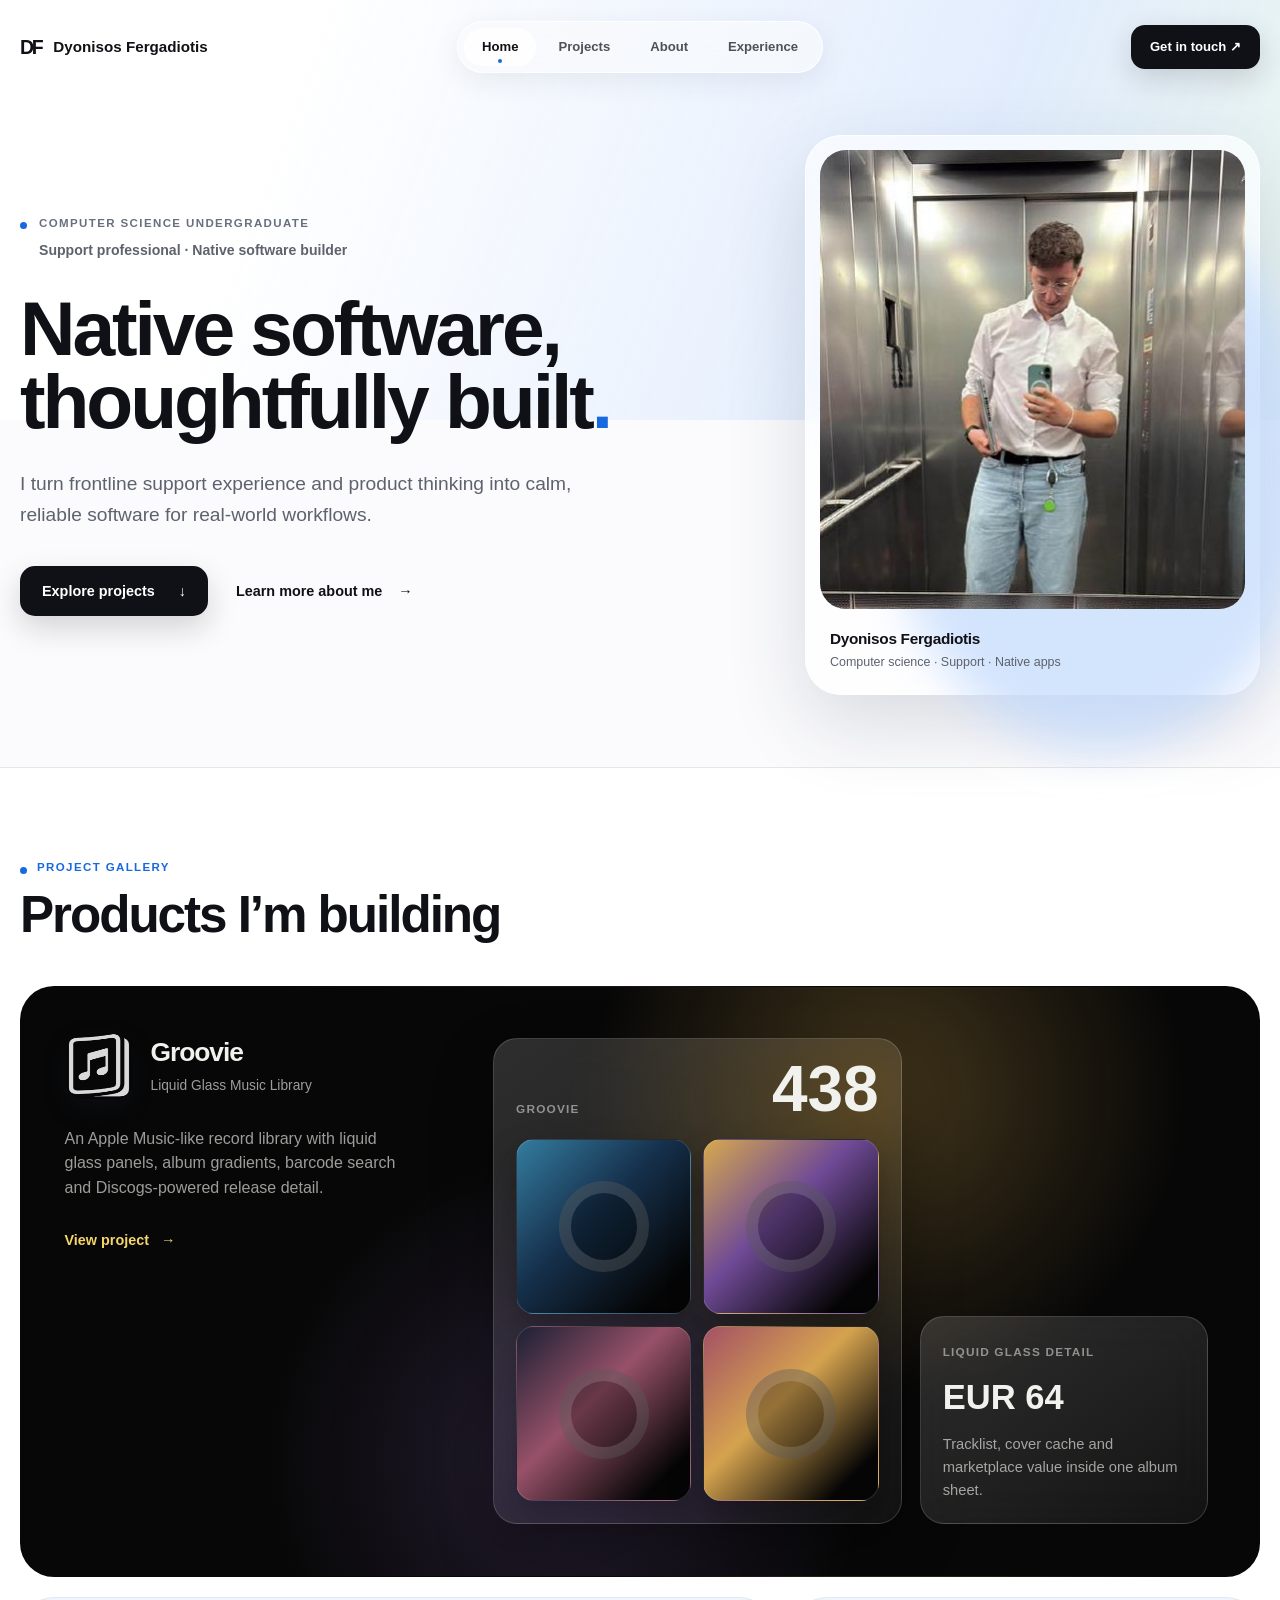
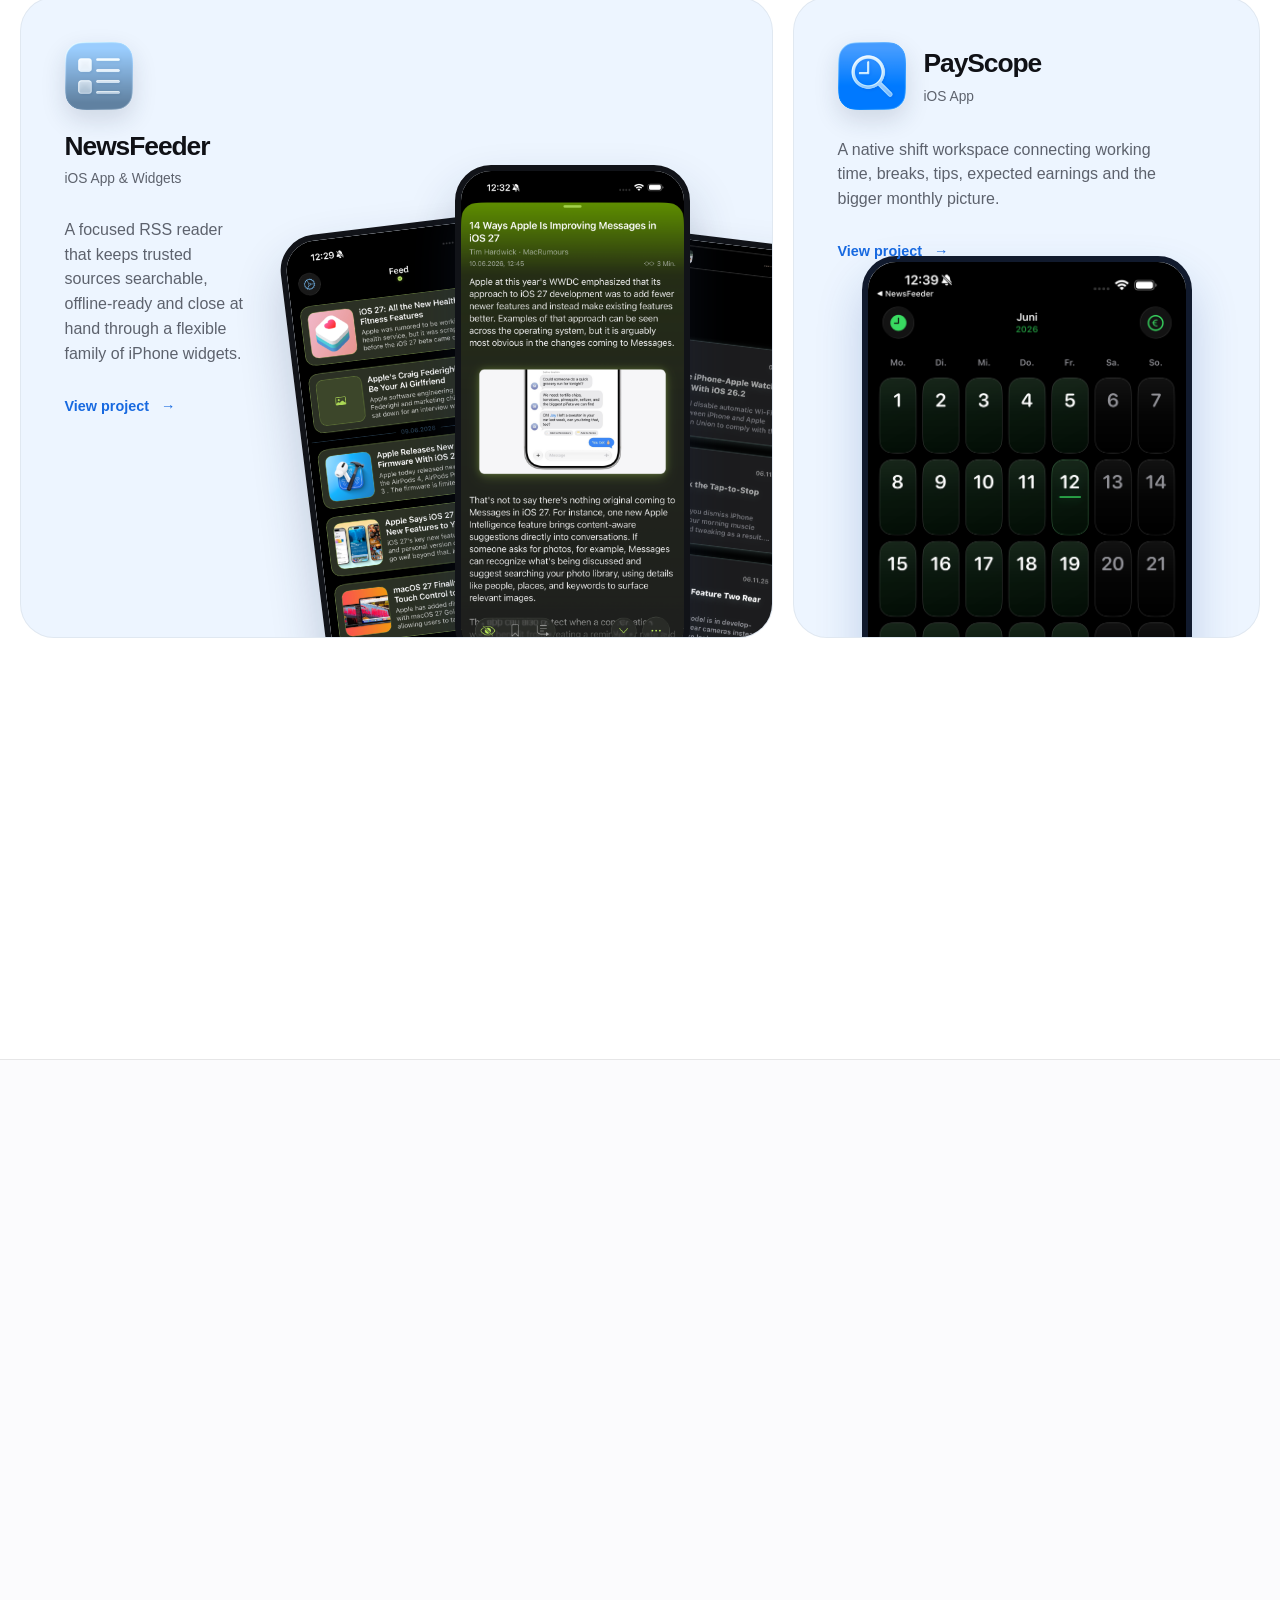
==== index.html @ 0d294d37 "Refresh website layout" ====
<!DOCTYPE html>
<html lang="en">

<head>
    <meta charset="UTF-8">
    <meta name="viewport" content="width=device-width, initial-scale=1.0, viewport-fit=cover">
    <meta name="description" content="Dyonisos Fergadiotis builds calm native software for real-world workflows.">
    <meta property="og:title" content="Dyonisos Fergadiotis · Native Software Builder">
    <meta property="og:description" content="Explore native apps, widgets, and practical software projects.">
    <meta property="og:url" content="https://dyonisosfergadiotis.de">
    <title>Dyonisos Fergadiotis · Portfolio</title>

    <link rel="stylesheet" href="css/stylesheet.css?v=20260622-clean-scroll">
    <link rel="stylesheet" href="css/motion.css?v=20260615-transitions">
    <link rel="apple-touch-icon" sizes="180x180" href="icon/apple-touch-icon.png">
    <link rel="icon" type="image/png" sizes="32x32" href="icon/favicon-32x32.png">
    <link rel="icon" type="image/png" sizes="16x16" href="icon/favicon-16x16.png">
    <link rel="icon" type="image/x-icon" href="icon/favicon.ico">
    <link rel="manifest" href="icon/site.webmanifest">
</head>

<body>
    <a class="skip-link" href="#main-content">Skip to content</a>

    <header class="site-header">
        <a class="brand" href="#home" aria-label="Dyonisos Fergadiotis, home">
            <span class="brand-mark" aria-hidden="true">DF</span>
            <span>Dyonisos Fergadiotis</span>
        </a>

        <button class="nav-toggle" type="button" aria-expanded="false" aria-controls="primary-navigation">
            <span class="sr-only">Toggle navigation</span>
            <span></span>
            <span></span>
        </button>

        <nav id="primary-navigation" class="nav-links" aria-label="Primary navigation">
            <a class="active" href="#home">Home</a>
            <a href="#projects">Projects</a>
            <a href="#about">About</a>
            <a href="#experience">Experience</a>
        </nav>

        <a class="header-cta" href="#contact">Get in touch <span aria-hidden="true">↗</span></a>
    </header>

    <main id="main-content">
        <section id="home" class="hero">
            <div class="hero-copy">
                <div class="hero-intro">
                    <p class="kicker"><span></span>Computer science undergraduate</p>
                    <p class="hero-role">Support professional · Native software builder</p>
                </div>
                <h1>Native software,<br>thoughtfully built<span>.</span></h1>
                <p class="hero-lead">I turn frontline support experience and product thinking into calm, reliable
                    software for real-world workflows.</p>
                <div class="hero-actions">
                    <a class="button button-primary" href="#projects">Explore projects <span aria-hidden="true">↓</span></a>
                    <a class="text-link" href="#about">Learn more about me <span aria-hidden="true">→</span></a>
                </div>
            </div>

            <figure class="hero-visual" data-motion-static>
                <div class="portrait-frame">
                    <img src="assets/dyonisos-fergadiotis-portrait.jpg"
                        alt="Dyonisos Fergadiotis taking a mirror portrait">
                </div>
                <figcaption>
                    <strong>Dyonisos Fergadiotis</strong>
                    <span>Computer science · Support · Native apps</span>
                </figcaption>
            </figure>
        </section>

        <div class="chapter-transition chapter-transition-projects" aria-hidden="true">
            <span class="chapter-transition-line"></span>
            <span class="chapter-transition-node"></span>
            <span class="chapter-transition-line"></span>
        </div>

        <section id="projects" class="projects">
            <div class="section-heading-row">
                <div>
                    <p class="section-label"><span></span>Project gallery</p>
                    <h2>Products I’m building</h2>
                </div>

            </div>

            <div class="project-gallery">
                <article class="project-card project-card-groovie" data-categories="ios music collection">
                    <div class="project-copy">
                        <div class="project-title-row">
                            <img src="AppIcons/Groovie-current.png" alt="" width="72" height="72">
                            <div>
                                <h3>Groovie</h3>
                                <p>Liquid Glass Music Library</p>
                            </div>
                        </div>
                        <p>An Apple Music-like record library with liquid glass panels, album gradients, barcode search
                            and Discogs-powered release detail.</p>
                        <a class="project-link project-link-groovie" href="projects/GV/Groovie.html">View project <span aria-hidden="true">→</span></a>
                    </div>
                    <div class="project-media groovie-media" aria-label="Groovie music library preview">
                        <div class="groovie-phone-card" aria-hidden="true">
                            <div class="groovie-phone-top"><span>Groovie</span><strong>438</strong></div>
                            <div class="groovie-cover-grid">
                                <i style="--c1:#347c9f; --c2:#16314d;"></i>
                                <i style="--c1:#d7a94e; --c2:#6f4a96;"></i>
                                <i style="--c1:#1b2034; --c2:#975168;"></i>
                                <i style="--c1:#a45165; --c2:#d5a34f;"></i>
                            </div>
                        </div>
                        <div class="groovie-release-card">
                            <span>Liquid glass detail</span>
                            <strong>EUR 64</strong>
                            <p>Tracklist, cover cache and marketplace value inside one album sheet.</p>
                        </div>
                    </div>
                </article>

                <article class="project-card project-card-featured" data-categories="ios widgets">
                    <div class="project-copy">
                        <div class="project-title-row">
                            <img src="AppIcons/NewsFeeder-current.png" alt="" width="72" height="72">
                            <div>
                                <h3>NewsFeeder</h3>
                                <p>iOS App &amp; Widgets</p>
                            </div>
                        </div>
                        <p>A focused RSS reader that keeps trusted sources searchable, offline-ready and close at hand
                            through a flexible family of iPhone widgets.</p>
                        <a class="project-link" href="projects/NF/NewsFeeder.html">View project <span aria-hidden="true">→</span></a>
                    </div>
                    <div class="project-media newsfeeder-media">
                        <img class="screen screen-feed" src="projects/NF/AppViews/Feed-iPhone17ProMax.png"
                            alt="NewsFeeder article feed">
                        <img class="screen screen-reader" src="projects/NF/AppViews/Reader-iPhone17ProMax.png"
                            alt="NewsFeeder reader view">
                        <img class="screen screen-search" src="projects/NF/AppViews/View_Search.PNG"
                            alt="NewsFeeder search view">
                    </div>
                </article>

                <article class="project-card project-card-compact project-card-payscope" data-categories="ios">
                    <div class="project-copy">
                        <div class="project-title-row">
                            <img src="AppIcons/PayScope-current.png" alt="" width="72" height="72">
                            <div>
                                <h3>PayScope</h3>
                                <p>iOS App</p>
                            </div>
                        </div>
                        <p>A native shift workspace connecting working time, breaks, tips, expected earnings and the
                            bigger monthly picture.</p>
                        <a class="project-link" href="projects/PS/PayScope.html">View project <span aria-hidden="true">→</span></a>
                    </div>
                    <div class="project-media payscope-media">
                        <img src="projects/PS/AppViews/Calendar.png" alt="PayScope calendar view">
                    </div>
                </article>

                <article class="project-card project-card-wide" data-categories="ios widgets upcoming">
                    <div class="project-copy">
                        <div class="project-title-row">
                            <img src="AppIcons/Wetterblatt-current.png" alt="" width="72" height="72">
                            <div>
                                <h3>Wetterblatt</h3>
                                <p>iOS App &amp; Widgets · Upcoming</p>
                            </div>
                        </div>
                        <p>A privacy-friendly weather journal with understandable, timely forecasts that remain useful
                            offline.</p>
                        <a class="project-link" href="projects/WB/Wetterblatt.html">View project <span aria-hidden="true">→</span></a>
                    </div>
                    <div class="weather-wordmark" aria-hidden="true">
                        <img src="AppIcons/Wetterblatt-current.png" alt="">
                        <span>Weather that stays honest about time.</span>
                    </div>
                </article>
            </div>
        </section>

        <div class="chapter-transition chapter-transition-about" aria-hidden="true">
            <span class="chapter-transition-line"></span>
            <span class="chapter-transition-node"></span>
            <span class="chapter-transition-line"></span>
        </div>

        <section id="about" class="about">
            <div class="about-column">
                <p class="section-label"><span></span>About me</p>
                <h2>Curious. Reliable.<br>Solution-oriented.</h2>
                <p>I’m a computer science undergraduate at TU Dortmund with a passion for building native iOS
                    experiences and operational tools that solve real problems.</p>
                <p>Working close to support teams and users helps me turn recurring pain points into intuitive products
                    and better processes.</p>
                <ul class="clean-list">
                    <li>Detail-minded builder with a calm approach</li>
                    <li>Clear communicator and collaborative teammate</li>
                    <li>Always learning, always shipping</li>
                </ul>
            </div>

            <div class="about-column approach">
                <p class="section-label"><span></span>My approach</p>
                <h2>From insight to meaningful software.</h2>
                <ol class="approach-list">
                    <li><span>01</span><div><strong>Understand the real problem</strong><p>Listen closely, ask better questions, and find the actual need.</p></div></li>
                    <li><span>02</span><div><strong>Design with clarity</strong><p>Plan flows and interactions that stay out of the way.</p></div></li>
                    <li><span>03</span><div><strong>Build native &amp; reliable</strong><p>Craft performant, accessible experiences with attention to detail.</p></div></li>
                    <li><span>04</span><div><strong>Iterate &amp; improve</strong><p>Learn from feedback and continuously make things better.</p></div></li>
                </ol>
            </div>
        </section>

        <div class="chapter-transition chapter-transition-experience" aria-hidden="true">
            <span class="chapter-transition-line"></span>
            <span class="chapter-transition-node"></span>
            <span class="chapter-transition-line"></span>
        </div>

        <section id="experience" class="experience">
            <p class="section-label"><span></span>Experience &amp; education</p>
            <h2>My path so far</h2>
            <div class="path-groups">
                <div class="path-group">
                    <p class="path-group-label">Education</p>
                    <div class="timeline-scroll" tabindex="0" role="region"
                        aria-label="Education timeline. Scroll horizontally for older entries.">
                        <div class="timeline">
                            <article>
                                <span class="timeline-dot"></span>
                                <p class="timeline-year">2022 – Present</p>
                                <h3>B.Sc. Computer Science<br>TU Dortmund</h3>
                                <p>Software engineering fundamentals, data structures and business administration.</p>
                            </article>
                            <article>
                                <span class="timeline-dot"></span>
                                <p class="timeline-year">2022</p>
                                <h3>German Abitur<br>Phoenix-Gymnasium</h3>
                                <p>General university entrance qualification.</p>
                            </article>
                        </div>
                    </div>
                </div>

                <div class="path-group">
                    <p class="path-group-label">Work</p>
                    <div class="timeline-scroll" tabindex="0" role="region"
                        aria-label="Work timeline. Scroll horizontally for older entries.">
                        <div class="timeline">
                            <article>
                                <span class="timeline-dot"></span>
                                <p class="timeline-year">2025 – Present</p>
                                <h3>Working Student<br>Service Desk &amp; 2nd Level</h3>
                                <p>Handling support requests and collaborating to keep operations stable.</p>
                            </article>
                            <article>
                                <span class="timeline-dot"></span>
                                <p class="timeline-year">2021 – 2025</p>
                                <h3>Retail &amp; Hospitality<br>REWE &amp; Aramark</h3>
                                <p>Strengthened reliability, resilience and customer communication.</p>
                            </article>
                        </div>
                    </div>
                </div>
            </div>
        </section>

        <div class="chapter-transition chapter-transition-contact" aria-hidden="true">
            <span class="chapter-transition-line"></span>
            <span class="chapter-transition-node"></span>
            <span class="chapter-transition-line"></span>
        </div>

        <section id="contact" class="contact">
            <div>
                <p class="section-label"><span></span>Contact</p>
                <h2>Let’s build something great.</h2>
                <p>Have an idea, an opportunity, or a workflow that deserves better software?</p>
            </div>
            <a class="button button-primary" href="https://www.linkedin.com/in/dyonisosfergadiotis/" target="_blank"
                rel="noreferrer">Start a conversation <span aria-hidden="true">↗</span></a>
        </section>
    </main>

    <footer class="site-footer">
        <a class="brand footer-brand" href="#home"><span class="brand-mark" aria-hidden="true">DF</span></a>
        <p>© <span id="current-year"></span> Dyonisos Fergadiotis</p>
        <div class="footer-links">
            <a href="https://www.linkedin.com/in/dyonisosfergadiotis/" target="_blank" rel="noreferrer">LinkedIn</a>
            <a href="https://github.com/dyonisosfergadiotis" target="_blank" rel="noreferrer">GitHub</a>
        </div>
    </footer>

    <script src="js/script.js?v=20260615-personal-hero-timelines" defer></script>
    <script src="js/motion.js?v=20260615-transitions" defer></script>
</body>

</html>
---- css/stylesheet.css ----
:root {
    --background: #fbfbfd;
    --surface: #ffffff;
    --surface-blue: #edf5ff;
    --surface-green: #f0f7ef;
    --surface-warm: #f8f4ea;
    --text: #101116;
    --secondary: #5d626d;
    --tertiary: #8a8f99;
    --line: rgba(16, 17, 22, 0.1);
    --blue: #1769e0;
    --green: #237b38;
    --radius-large: 34px;
    --radius-medium: 24px;
    --content-width: 1280px;
    --shadow-soft: 0 22px 70px rgba(39, 54, 78, 0.1);
    --safe-top: env(safe-area-inset-top, 0px);
    --safe-right: env(safe-area-inset-right, 0px);
    --safe-bottom: env(safe-area-inset-bottom, 0px);
    --safe-left: env(safe-area-inset-left, 0px);
}

*,
*::before,
*::after {
    box-sizing: border-box;
}

html {
    overflow-x: hidden;
    scroll-behavior: smooth;
    scroll-padding-top: calc(92px + var(--safe-top));
}

body {
    margin: 0;
    overflow-x: hidden;
    color: var(--text);
    background: var(--background);
    font-family: -apple-system, BlinkMacSystemFont, "SF Pro Display", "Helvetica Neue", Arial, sans-serif;
    font-size: 16px;
    line-height: 1.55;
    -webkit-font-smoothing: antialiased;
}

body::before {
    content: "";
    position: fixed;
    inset: 0 0 auto;
    height: 420px;
    z-index: -1;
    background: linear-gradient(110deg, rgba(255, 255, 255, 0.96) 22%, rgba(220, 233, 253, 0.8) 72%, rgba(228, 244, 234, 0.72));
}

img {
    display: block;
    max-width: 100%;
}

main,
section,
article,
div {
    min-width: 0;
}

a {
    color: inherit;
    text-decoration: none;
}

button,
a {
    -webkit-tap-highlight-color: transparent;
}

button {
    font: inherit;
}

h1,
h2,
h3,
p {
    margin-top: 0;
    overflow-wrap: anywhere;
}

h1,
h2,
h3 {
    letter-spacing: -0.04em;
}

h2 {
    margin-bottom: 0;
    font-size: clamp(2rem, 4vw, 3.2rem);
    line-height: 1.08;
}

.skip-link {
    position: fixed;
    top: 10px;
    left: 10px;
    z-index: 100;
    padding: 10px 16px;
    border-radius: 999px;
    background: var(--text);
    color: #fff;
    transform: translateY(-150%);
}

.skip-link:focus {
    transform: translateY(0);
}

.sr-only {
    position: absolute;
    width: 1px;
    height: 1px;
    padding: 0;
    margin: -1px;
    overflow: hidden;
    clip: rect(0, 0, 0, 0);
    white-space: nowrap;
    border: 0;
}

.site-header {
    position: fixed;
    top: calc(18px + var(--safe-top));
    left: 50%;
    z-index: 50;
    width: min(calc(100% - 40px - var(--safe-left) - var(--safe-right)), var(--content-width));
    min-height: 58px;
    display: grid;
    grid-template-columns: 1fr auto 1fr;
    align-items: center;
    transform: translateX(-50%);
}

.brand {
    display: inline-flex;
    align-items: center;
    gap: 12px;
    width: max-content;
    font-size: 0.95rem;
    font-weight: 650;
}

.brand-mark {
    font-size: 1.22rem;
    font-weight: 800;
    letter-spacing: -0.12em;
}

.nav-links {
    display: flex;
    align-items: center;
    gap: 4px;
    padding: 6px;
    border: 1px solid rgba(255, 255, 255, 0.82);
    border-radius: 999px;
    background: rgba(249, 250, 252, 0.74);
    box-shadow: 0 8px 28px rgba(37, 50, 73, 0.08);
    backdrop-filter: blur(18px) saturate(150%);
}

.nav-links a {
    position: relative;
    padding: 9px 18px;
    border-radius: 999px;
    color: #4d515a;
    font-size: 0.82rem;
    font-weight: 560;
    transition: color 180ms ease, background 180ms ease;
}

.nav-links a:hover,
.nav-links a:focus-visible,
.nav-links a.active {
    color: var(--text);
    background: rgba(255, 255, 255, 0.86);
}

.nav-links a.active::after {
    content: "";
    position: absolute;
    left: 50%;
    bottom: 3px;
    width: 4px;
    height: 4px;
    border-radius: 50%;
    background: var(--blue);
    transform: translateX(-50%);
}

.header-cta {
    justify-self: end;
    padding: 12px 19px;
    border-radius: 14px;
    color: #fff;
    background: var(--text);
    font-size: 0.82rem;
    font-weight: 650;
    box-shadow: 0 10px 30px rgba(16, 17, 22, 0.16);
}

.nav-toggle {
    display: none;
}

main,
.site-footer {
    width: min(calc(100% - 40px - var(--safe-left) - var(--safe-right)), var(--content-width));
    margin: 0 auto;
}

section {
    padding: clamp(84px, 9vw, 112px) 0;
}

.chapter-transition {
    --transition-color: var(--blue);
    --transition-glow: rgba(23, 105, 224, 0.13);
    position: relative;
    z-index: 3;
    width: min(100%, 780px);
    height: 72px;
    display: none;
    grid-template-columns: minmax(24px, 1fr) auto minmax(24px, 1fr);
    align-items: center;
    gap: 18px;
    margin: 0 auto;
}

.chapter-transition::before {
    position: absolute;
    top: 50%;
    left: 50%;
    width: min(46vw, 420px);
    height: 72px;
    content: "";
    border-radius: 50%;
    pointer-events: none;
    background: radial-gradient(ellipse, var(--transition-glow), transparent 68%);
    transform: translate(-50%, -50%);
    filter: blur(8px);
}

.chapter-transition-line {
    position: relative;
    z-index: 1;
    height: 1px;
    background: linear-gradient(90deg, transparent, color-mix(in srgb, var(--transition-color) 42%, transparent));
}

.chapter-transition-line:last-child {
    background: linear-gradient(90deg, color-mix(in srgb, var(--transition-color) 42%, transparent), transparent);
}

.chapter-transition-node {
    position: relative;
    z-index: 1;
    width: 34px;
    height: 34px;
    border: 1px solid color-mix(in srgb, var(--transition-color) 24%, transparent);
    border-radius: 50%;
    background: color-mix(in srgb, var(--background) 88%, transparent);
    box-shadow: 0 8px 28px var(--transition-glow);
    backdrop-filter: blur(10px);
}

.chapter-transition-node::before,
.chapter-transition-node::after {
    position: absolute;
    top: 50%;
    left: 50%;
    content: "";
    border-radius: 50%;
    transform: translate(-50%, -50%);
}

.chapter-transition-node::before {
    width: 10px;
    height: 10px;
    background: var(--transition-color);
    box-shadow: 0 0 0 5px color-mix(in srgb, var(--transition-color) 9%, transparent);
}

.chapter-transition-node::after {
    width: 2px;
    height: 2px;
    background: #fff;
}

.chapter-transition-about {
    --transition-color: #5a8ce2;
    --transition-glow: rgba(90, 140, 226, 0.13);
}

.chapter-transition-experience {
    --transition-color: var(--green);
    --transition-glow: rgba(35, 123, 56, 0.12);
}

.chapter-transition-contact {
    --transition-color: #8a713c;
    --transition-glow: rgba(138, 113, 60, 0.12);
}

.hero {
    min-height: 720px;
    display: grid;
    grid-template-columns: minmax(0, 1.08fr) minmax(340px, 0.72fr);
    align-items: center;
    gap: clamp(56px, 8vw, 128px);
    padding-top: 140px;
}

.hero-copy {
    max-width: 720px;
}

.kicker,
.section-label {
    color: #687080;
    font-size: 0.72rem;
    font-weight: 700;
    letter-spacing: 0.12em;
    line-height: 1.65;
    text-transform: uppercase;
}

.kicker {
    display: flex;
    align-items: center;
    gap: 12px;
    margin-bottom: 7px;
}

.hero-intro {
    margin-bottom: 30px;
}

.hero-role {
    margin: 0 0 0 19px;
    color: var(--secondary);
    font-size: 0.88rem;
    font-weight: 560;
}

.kicker span,
.section-label span {
    display: inline-block;
    flex: 0 0 auto;
    width: 7px;
    height: 7px;
    margin-top: 5px;
    border-radius: 50%;
    background: var(--blue);
}

.hero h1 {
    margin-bottom: 30px;
    font-size: clamp(3.7rem, 6vw, 6.35rem);
    font-weight: 740;
    line-height: 0.96;
}

.hero h1 span {
    color: var(--blue);
}

.hero-lead {
    max-width: 590px;
    margin-bottom: 36px;
    color: var(--secondary);
    font-size: clamp(1rem, 1.5vw, 1.2rem);
    line-height: 1.6;
}

.hero-actions {
    display: flex;
    flex-wrap: wrap;
    align-items: center;
    gap: 28px;
}

.button {
    display: inline-flex;
    align-items: center;
    justify-content: center;
    gap: 24px;
    min-height: 50px;
    padding: 12px 22px;
    border-radius: 15px;
    font-size: 0.9rem;
    font-weight: 650;
    transition: transform 180ms ease, box-shadow 180ms ease;
}

.button-primary {
    color: #fff;
    background: var(--text);
    box-shadow: 0 12px 30px rgba(16, 17, 22, 0.17);
}

.button:hover,
.button:focus-visible {
    transform: translateY(-2px);
    box-shadow: 0 16px 36px rgba(16, 17, 22, 0.22);
}

.text-link,
.project-link {
    font-size: 0.9rem;
    font-weight: 650;
}

.text-link span,
.project-link span {
    display: inline-block;
    margin-left: 12px;
    transition: transform 180ms ease;
}

.text-link:hover span,
.project-link:hover span {
    transform: translateX(4px);
}

.hero-visual {
    position: relative;
    width: min(100%, 470px);
    margin: 0;
    justify-self: end;
    padding: 14px;
    border: 1px solid rgba(255, 255, 255, 0.82);
    border-radius: 36px;
    background: rgba(255, 255, 255, 0.62);
    box-shadow: 0 28px 80px rgba(37, 50, 73, 0.16);
    backdrop-filter: blur(18px) saturate(130%);
    isolation: isolate;
}

.hero-visual::before {
    content: "";
    position: absolute;
    inset: 10% -13% -10% 17%;
    z-index: -1;
    border-radius: 50%;
    background: rgba(194, 218, 252, 0.72);
    filter: blur(22px);
}

.portrait-frame {
    overflow: hidden;
    aspect-ratio: 1 / 1.08;
    border-radius: 26px;
    background: #d9d9d8;
}

.portrait-frame img {
    width: 100%;
    height: 100%;
    object-fit: cover;
    object-position: center 44%;
}

.hero-visual figcaption {
    display: grid;
    gap: 2px;
    padding: 18px 10px 8px;
}

.hero-visual figcaption strong {
    font-size: 0.96rem;
    letter-spacing: -0.02em;
}

.hero-visual figcaption span {
    color: var(--secondary);
    font-size: 0.78rem;
}

.projects {
    width: 100vw;
    margin-left: calc(50% - 50vw);
    padding-right: max(20px, calc((100vw - var(--content-width)) / 2));
    padding-left: max(20px, calc((100vw - var(--content-width)) / 2));
    border-top: 1px solid var(--line);
    border-bottom: 1px solid var(--line);
    background: #fff;
}

.section-heading-row {
    display: flex;
    align-items: end;
    justify-content: space-between;
    gap: 28px;
    margin-bottom: 44px;
}

.section-label {
    display: flex;
    align-items: center;
    gap: 10px;
    margin-bottom: 10px;
    color: var(--blue);
}

.project-gallery {
    display: grid;
    grid-template-columns: minmax(0, 1.45fr) minmax(300px, 0.9fr);
    gap: 20px;
}

.project-card {
    min-width: 0;
    overflow: hidden;
    border: 1px solid rgba(16, 17, 22, 0.06);
    border-radius: var(--radius-large);
    transition: opacity 180ms ease, transform 180ms ease;
}

.project-card[hidden] {
    display: none;
}

.project-card-featured {
    min-height: 540px;
    display: grid;
    grid-template-columns: 0.72fr 1.28fr;
    background: var(--surface-blue);
}

.project-card-featured .project-title-row {
    align-items: flex-start;
    flex-direction: column;
    gap: 16px;
}

.project-card-compact {
    display: flex;
    min-height: 540px;
    flex-direction: column;
    background: var(--surface-blue);
}

.project-card-wide {
    grid-column: 1 / -1;
    min-height: 280px;
    display: grid;
    grid-template-columns: 0.85fr 1.15fr;
    background: var(--surface-warm);
}

.project-card-groovie {
    grid-column: 1 / -1;
    min-height: 360px;
    display: grid;
    grid-template-columns: 0.68fr 1.32fr;
    color: #f1f1ed;
    background:
        radial-gradient(circle at 70% 18%, rgba(216, 169, 78, 0.28), transparent 30%),
        radial-gradient(circle at 44% 80%, rgba(95, 74, 132, 0.34), transparent 36%),
        #070707;
}

.project-card-groovie .project-copy > p,
.project-card-groovie .project-title-row p {
    color: rgba(241, 241, 237, 0.64);
}

.project-copy {
    position: relative;
    z-index: 2;
    padding: clamp(28px, 3.4vw, 46px);
}

.project-copy > p {
    max-width: 38ch;
    color: var(--secondary);
}

.project-title-row {
    display: flex;
    align-items: center;
    gap: 18px;
    margin-bottom: 28px;
}

.project-title-row > div {
    min-width: 0;
}

.project-title-row img {
    width: 68px;
    height: 68px;
    border-radius: 17px;
    box-shadow: 0 10px 24px rgba(33, 48, 75, 0.15);
}

.project-app-mark {
    width: 68px;
    height: 68px;
    display: grid;
    place-items: center;
    flex: 0 0 auto;
    border-radius: 17px;
    box-shadow: 0 10px 24px rgba(33, 48, 75, 0.15);
    font-size: 1.45rem;
    font-weight: 850;
}

.project-app-mark-groovie {
    color: #17120e;
    background: linear-gradient(135deg, #f0bd62, #f8dfad);
}

.project-title-row h3 {
    margin: 0;
    font-size: 1.65rem;
    overflow-wrap: normal;
}

.project-title-row p {
    margin: 2px 0 0;
    color: var(--secondary);
    font-size: 0.86rem;
}

.project-link {
    display: inline-flex;
    margin-top: 12px;
    color: var(--blue);
}

.project-link-green {
    color: var(--green);
}

.project-link-muted {
    color: #8a713c;
}

.project-link-groovie {
    color: #f4d66a;
}

.project-media {
    position: relative;
    min-height: 340px;
}

.groovie-media {
    min-height: 360px;
    display: grid;
    grid-template-columns: minmax(280px, 0.78fr) minmax(240px, 0.55fr);
    gap: 18px;
    align-items: end;
    padding: clamp(24px, 4vw, 52px);
}

.groovie-phone-card {
    min-height: 310px;
    padding: 22px;
    display: grid;
    align-content: start;
    gap: 12px;
    border: 1px solid rgba(255, 255, 255, 0.16);
    border-radius: 24px;
    background: linear-gradient(145deg, rgba(255, 255, 255, 0.16), rgba(255, 255, 255, 0.05));
    box-shadow: 0 24px 60px rgba(0, 0, 0, 0.32);
    backdrop-filter: blur(22px) saturate(165%);
}

.groovie-phone-top {
    display: flex;
    align-items: end;
    justify-content: space-between;
    gap: 16px;
    margin-bottom: 8px;
}

.groovie-phone-top span {
    color: rgba(241, 241, 237, 0.52);
    font-size: 0.74rem;
    font-weight: 780;
    letter-spacing: 0.1em;
    text-transform: uppercase;
}

.groovie-phone-top strong {
    color: #f1f1ed;
    font-size: clamp(2rem, 5vw, 4.2rem);
    line-height: 0.9;
}

.groovie-cover-grid {
    display: grid;
    grid-template-columns: repeat(2, minmax(0, 1fr));
    gap: 12px;
}

.groovie-cover-grid i {
    position: relative;
    aspect-ratio: 1;
    overflow: hidden;
    border: 1px solid rgba(255, 255, 255, 0.14);
    border-radius: 18px;
    background: linear-gradient(135deg, var(--c1), var(--c2), #050505 86%);
    box-shadow: 0 16px 34px rgba(0, 0, 0, 0.30);
}

.groovie-cover-grid i::after {
    position: absolute;
    inset: 24%;
    border: 12px solid rgba(255, 255, 255, 0.14);
    border-radius: 50%;
    content: "";
    background: rgba(0, 0, 0, 0.30);
}

.groovie-release-card {
    padding: 22px;
    border: 1px solid rgba(255, 255, 255, 0.16);
    border-radius: 24px;
    background: linear-gradient(145deg, rgba(255, 255, 255, 0.16), rgba(255, 255, 255, 0.05));
    backdrop-filter: blur(22px) saturate(165%);
}

.groovie-release-card span {
    color: rgba(241, 241, 237, 0.52);
    font-size: 0.74rem;
    font-weight: 780;
    letter-spacing: 0.1em;
    text-transform: uppercase;
}

.groovie-release-card strong {
    display: block;
    margin: 8px 0;
    font-size: clamp(1.4rem, 2.7vw, 2.2rem);
}

.groovie-release-card p {
    margin: 0;
    color: rgba(241, 241, 237, 0.64);
    font-size: 0.92rem;
    line-height: 1.55;
}

.newsfeeder-media .screen {
    position: absolute;
    width: 49%;
    max-height: 550px;
    border: 6px solid #111318;
    border-radius: 36px;
    object-fit: cover;
    object-position: top;
    box-shadow: 0 28px 50px rgba(28, 52, 89, 0.24);
}

.screen-feed {
    left: 3%;
    bottom: -13%;
    transform: rotate(-7deg);
    animation: preview-feed 8s ease-in-out infinite;
}

.screen-reader {
    left: 34%;
    bottom: -4%;
    z-index: 2;
    animation: preview-reader 7s ease-in-out -2.2s infinite;
}

.screen-search {
    right: -10%;
    bottom: -15%;
    transform: rotate(7deg);
    animation: preview-search 8.6s ease-in-out -4s infinite;
}

@keyframes preview-feed {
    0%, 100% { transform: rotate(-7deg) translateY(0); }
    50% { transform: rotate(-5deg) translateY(-12px); }
}

@keyframes preview-reader {
    0%, 100% { transform: translateY(0); }
    50% { transform: translateY(-16px); }
}

@keyframes preview-search {
    0%, 100% { transform: rotate(7deg) translateY(0); }
    50% { transform: rotate(5deg) translateY(-10px); }
}

.payscope-media {
    min-height: 330px;
    margin-top: auto;
}

.payscope-media img {
    position: absolute;
    left: 50%;
    bottom: -30%;
    width: min(78%, 330px);
    max-height: 480px;
    border: 6px solid #111a2d;
    border-radius: 34px;
    object-fit: cover;
    object-position: top;
    box-shadow: 0 24px 46px rgba(28, 74, 150, 0.22);
    transform: translateX(-50%);
    animation: preview-payscope 7.8s ease-in-out -1.5s infinite;
}

@keyframes preview-payscope {
    0%, 100% { transform: translateX(-50%) translateY(0) rotate(.4deg); }
    50% { transform: translateX(-50%) translateY(-13px) rotate(-.4deg); }
}

.weather-wordmark {
    display: flex;
    align-items: center;
    justify-content: center;
    gap: clamp(22px, 4vw, 52px);
    padding: 32px;
    color: #51462f;
    font-size: clamp(1.5rem, 3vw, 3rem);
    font-weight: 650;
    letter-spacing: -0.035em;
}

.weather-wordmark img {
    width: clamp(130px, 18vw, 220px);
    filter: drop-shadow(0 20px 30px rgba(88, 70, 31, 0.15));
}

.empty-state {
    padding: 60px 0 10px;
    color: var(--secondary);
    text-align: center;
}

.about {
    display: grid;
    grid-template-columns: repeat(2, minmax(0, 1fr));
    gap: clamp(60px, 10vw, 150px);
}

.about-column > p:not(.section-label) {
    max-width: 57ch;
    color: var(--secondary);
}

.about-column h2 {
    margin-bottom: 30px;
}

.clean-list {
    display: grid;
    gap: 12px;
    margin: 28px 0 0;
    padding: 0;
    list-style: none;
}

.clean-list li {
    position: relative;
    padding-left: 25px;
}

.clean-list li::before {
    content: "✓";
    position: absolute;
    left: 0;
    color: var(--blue);
    font-weight: 700;
}

.approach-list {
    display: grid;
    gap: 20px;
    margin: 34px 0 0;
    padding: 0;
    list-style: none;
}

.approach-list li {
    display: grid;
    grid-template-columns: 42px 1fr;
    gap: 16px;
}

.approach-list li > span {
    width: 42px;
    height: 42px;
    display: grid;
    place-items: center;
    border: 1px solid var(--line);
    border-radius: 50%;
    font-size: 0.75rem;
    font-weight: 700;
}

.approach-list strong {
    display: block;
    margin: 2px 0 3px;
}

.approach-list p {
    margin: 0;
    color: var(--secondary);
    font-size: 0.9rem;
}

.experience {
    border-top: 1px solid var(--line);
}

.experience > h2 {
    margin-bottom: 60px;
}

.path-groups {
    display: grid;
    grid-template-columns: 1fr;
    gap: clamp(52px, 7vw, 76px);
}

.path-group-label {
    margin-bottom: 26px;
    color: var(--text);
    font-size: 0.78rem;
    font-weight: 750;
    letter-spacing: 0.1em;
    text-transform: uppercase;
}

.path-group {
    min-width: 0;
}

.timeline-scroll {
    width: 100%;
    overflow-x: auto;
    overflow-y: hidden;
    padding-top: 6px;
    padding-bottom: 12px;
    overscroll-behavior-inline: contain;
    scroll-snap-type: none;
    scrollbar-color: rgba(23, 105, 224, 0.42) transparent;
    scrollbar-width: thin;
}

.timeline-scroll::-webkit-scrollbar {
    height: 5px;
}

.timeline-scroll::-webkit-scrollbar-track {
    background: transparent;
}

.timeline-scroll::-webkit-scrollbar-thumb {
    border-radius: 999px;
    background: rgba(23, 105, 224, 0.42);
}

.timeline {
    --timeline-gap: 36px;
    position: relative;
    width: 100%;
    min-width: 100%;
    display: grid;
    grid-auto-columns: calc((100% - (3 * var(--timeline-gap))) / 4);
    grid-auto-flow: column;
    gap: var(--timeline-gap);
}

.timeline::before {
    position: absolute;
    top: 0;
    right: 0;
    left: 0;
    height: 1px;
    content: "";
    background: #b7becb;
}

.timeline article {
    position: relative;
    padding-top: 36px;
}

.timeline article::before {
    position: absolute;
    top: 0;
    left: 0;
    width: calc(100% + var(--timeline-gap));
    height: 1px;
    content: "";
    background: #b7becb;
}

.timeline article:last-child::before {
    width: 100%;
}

.timeline-dot {
    position: absolute;
    top: -5px;
    left: 0;
    width: 11px;
    height: 11px;
    border: 3px solid var(--background);
    border-radius: 50%;
    background: var(--blue);
    box-shadow: 0 0 0 1px var(--blue);
}

.timeline-year {
    margin-bottom: 9px;
    color: var(--blue);
    font-size: 0.78rem;
    font-weight: 700;
}

.timeline h3 {
    margin-bottom: 12px;
    font-size: 1rem;
    line-height: 1.3;
    letter-spacing: -0.02em;
}

.timeline article > p:last-child {
    color: var(--secondary);
    font-size: 0.88rem;
}

.contact {
    display: flex;
    align-items: center;
    justify-content: space-between;
    gap: 36px;
    margin-bottom: 88px;
    padding: 42px 46px;
    border: 1px solid var(--line);
    border-radius: var(--radius-medium);
    background: #fff;
    box-shadow: var(--shadow-soft);
}

.contact .section-label {
    margin-bottom: 7px;
}

.contact h2 {
    margin-bottom: 5px;
    font-size: clamp(1.6rem, 3vw, 2.35rem);
}

.contact p:last-child {
    margin-bottom: 0;
    color: var(--secondary);
}

.site-footer {
    min-height: 90px;
    display: flex;
    align-items: center;
    gap: 22px;
    border-top: 1px solid var(--line);
    color: var(--tertiary);
    font-size: 0.8rem;
}

.site-footer p {
    margin: 0;
}

.footer-links {
    display: flex;
    gap: 20px;
    margin-left: auto;
}

.footer-links a:hover,
.footer-links a:focus-visible {
    color: var(--text);
}

:focus-visible {
    outline: 3px solid rgba(23, 105, 224, 0.35);
    outline-offset: 4px;
}

@media (max-width: 980px) {
    .site-header {
        grid-template-columns: 1fr auto;
    }

    .header-cta {
        display: none;
    }

    .nav-links {
        justify-self: end;
    }

    .hero {
        min-height: auto;
        grid-template-columns: 1fr;
        gap: 64px;
        padding-top: calc(180px + var(--safe-top));
    }

    .hero-copy {
        max-width: 720px;
    }

    .hero-visual {
        width: min(100%, 560px);
        justify-self: start;
    }

    .project-gallery {
        grid-template-columns: 1fr;
    }

    .project-card-wide {
        grid-column: auto;
    }

    .project-card-groovie,
    .project-card-featured,
    .project-card-wide {
        grid-template-columns: 1fr 1fr;
    }

    .project-card-compact {
        min-height: 540px;
    }

    .about {
        gap: 60px;
    }

    .path-groups {
        gap: 48px;
    }

    .timeline {
        --timeline-gap: 28px;
        grid-auto-columns: min(70vw, 320px);
    }
}

@media (max-width: 860px) {
    html {
        scroll-padding-top: calc(84px + var(--safe-top));
    }

    body {
        overflow-x: hidden;
    }

    body::before {
        height: 640px;
    }

    .site-header {
        top: calc(12px + var(--safe-top));
        width: min(calc(100% - 24px - var(--safe-left) - var(--safe-right)), var(--content-width));
        min-height: 54px;
        padding: 0 14px;
        border: 1px solid rgba(255, 255, 255, 0.8);
        border-radius: 18px;
        background: rgba(249, 250, 252, 0.82);
        box-shadow: 0 8px 28px rgba(37, 50, 73, 0.08);
        backdrop-filter: blur(18px);
    }

    .brand {
        font-size: 0.82rem;
    }

    .nav-toggle {
        width: 40px;
        height: 40px;
        display: grid;
        place-content: center;
        justify-self: end;
        gap: 6px;
        padding: 0;
        border: 0;
        background: transparent;
    }

    .nav-toggle span:not(.sr-only) {
        width: 20px;
        height: 2px;
        border-radius: 2px;
        background: var(--text);
        transition: transform 180ms ease;
    }

    .nav-toggle.active span:nth-last-child(2) {
        transform: translateY(4px) rotate(45deg);
    }

    .nav-toggle.active span:last-child {
        transform: translateY(-4px) rotate(-45deg);
    }

    .nav-links {
        position: absolute;
        top: calc(100% + 8px);
        right: 0;
        width: min(260px, calc(100vw - 24px));
        max-height: calc(100dvh - 92px - var(--safe-top) - var(--safe-bottom));
        overflow-y: auto;
        display: grid;
        gap: 4px;
        padding: 8px;
        border-radius: 18px;
        background: rgba(249, 250, 252, 0.96);
        opacity: 0;
        pointer-events: none;
        transform: translateY(-8px);
        transition: opacity 180ms ease, transform 180ms ease;
    }

    .nav-links.open {
        opacity: 1;
        pointer-events: auto;
        transform: translateY(0);
    }

    .nav-links a {
        min-height: 44px;
        padding: 12px 16px;
    }

    main,
    .site-footer {
        width: min(calc(100% - 32px - var(--safe-left) - var(--safe-right)), var(--content-width));
    }

    section {
        padding: 76px 0;
    }

    .chapter-transition {
        width: min(82%, 520px);
        height: 54px;
        gap: 12px;
        margin: -27px auto;
    }

    .chapter-transition::before {
        width: min(70vw, 320px);
        height: 54px;
    }

    .chapter-transition-node {
        width: 28px;
        height: 28px;
    }

    .chapter-transition-node::before {
        width: 8px;
        height: 8px;
        box-shadow: 0 0 0 4px color-mix(in srgb, var(--transition-color) 9%, transparent);
    }

    .hero {
        gap: 48px;
        padding-top: calc(130px + var(--safe-top));
    }

    .hero h1 {
        font-size: clamp(2.9rem, 14vw, 4.6rem);
        line-height: 0.98;
    }

    .hero-lead {
        font-size: 1rem;
    }

    .hero-actions {
        gap: 20px;
    }

    .button {
        min-height: 48px;
    }

    .hero-visual {
        width: min(100%, 520px);
    }

    .section-heading-row {
        align-items: flex-start;
        flex-direction: column;
    }

    .project-card-featured,
    .project-card-groovie,
    .project-card-wide {
        grid-template-columns: 1fr;
    }

    .project-card-groovie {
        min-height: auto;
    }

    .project-card-featured {
        min-height: auto;
    }

    .project-media {
        min-height: 320px;
    }

    .newsfeeder-media .screen {
        width: 50%;
    }

    .groovie-media {
        min-height: auto;
        grid-template-columns: 1fr;
        padding-top: 0;
    }

    .groovie-phone-card {
        min-height: 250px;
    }

    .project-card-wide {
        min-height: auto;
    }

    .weather-wordmark {
        align-items: flex-start;
        flex-direction: column;
        justify-content: flex-start;
        padding: 0 30px 38px;
    }

    .about {
        grid-template-columns: 1fr;
    }

    .path-groups {
        grid-template-columns: 1fr;
        gap: 56px;
    }

    .timeline {
        grid-auto-columns: min(78vw, 280px);
    }

    .contact {
        align-items: flex-start;
        flex-direction: column;
        padding: 34px 28px;
    }

    .contact .button {
        width: 100%;
    }

    .site-footer {
        flex-wrap: wrap;
        padding: 28px 0 calc(28px + var(--safe-bottom));
    }

    .footer-links {
        width: 100%;
        margin-left: 0;
    }
}

@media (max-width: 440px) {
    .brand > span:last-child {
        display: none;
    }

    .project-copy {
        padding: 30px 24px;
    }

    section {
        padding: 64px 0;
    }

    .chapter-transition {
        width: 76%;
        height: 44px;
        margin: -22px auto;
    }

    .hero {
        padding-top: calc(112px + var(--safe-top));
    }

    .hero-intro {
        margin-bottom: 24px;
    }

    .hero-role {
        max-width: 260px;
    }

    .hero h1 {
        margin-bottom: 24px;
        font-size: clamp(2.65rem, 13.5vw, 3.5rem);
    }

    .hero-actions {
        align-items: stretch;
        flex-direction: column;
        gap: 14px;
    }

    .hero-actions .button {
        width: 100%;
    }

    .hero-actions .text-link {
        padding: 10px 2px;
    }

    .hero-visual {
        padding: 10px;
        border-radius: 28px;
    }

    .portrait-frame {
        border-radius: 21px;
    }

    .project-title-row img {
        width: 58px;
        height: 58px;
    }

    .project-app-mark {
        width: 58px;
        height: 58px;
        border-radius: 15px;
    }

    .groovie-phone-card {
        min-height: 230px;
        padding: 16px;
    }

    .project-card-featured {
        min-height: auto;
    }

    .newsfeeder-media .screen {
        border-width: 4px;
        border-radius: 24px;
    }

    .project-media {
        min-height: clamp(280px, 82vw, 330px);
    }

    .project-card-compact {
        min-height: auto;
    }

    .payscope-media {
        min-height: 280px;
    }

    .screen-feed {
        left: 1%;
        bottom: -5%;
    }

    .screen-reader {
        left: 30%;
        bottom: 1%;
    }

    .screen-search {
        right: -4%;
        bottom: -6%;
    }

    .payscope-media img {
        bottom: -12%;
    }

    .project-title-row {
        gap: 14px;
        margin-bottom: 22px;
    }

    .project-title-row h3 {
        font-size: 1.45rem;
    }

    .weather-wordmark {
        padding: 0 24px 30px;
    }

    .about {
        gap: 72px;
    }

    .approach-list li {
        grid-template-columns: 38px 1fr;
        gap: 13px;
    }

    .approach-list li > span {
        width: 38px;
        height: 38px;
    }

    .experience > h2 {
        margin-bottom: 44px;
    }

    .contact {
        margin-bottom: 64px;
        padding: 28px 22px;
    }

    .site-footer {
        align-items: flex-start;
        flex-direction: column;
        gap: 14px;
    }
}

@media (min-width: 981px) {
    html {
        scroll-snap-type: none;
    }

    main > section {
        min-height: 0;
        scroll-snap-align: none;
    }

    .hero {
        height: auto;
        min-height: 680px;
        padding-top: clamp(108px, 15svh, 150px);
        padding-bottom: clamp(60px, 8svh, 92px);
    }

    .hero h1 {
        font-size: clamp(3.6rem, min(6.4vw, 11svh), 6.7rem);
    }

    .hero-visual {
        max-height: min(620px, 72svh);
    }

    .projects,
    .about,
    .experience {
        padding-top: clamp(72px, 10svh, 112px);
        padding-bottom: clamp(72px, 10svh, 112px);
    }

    .about,
    .experience {
        align-content: center;
    }

    .project-card-featured,
    .project-card-compact {
        min-height: min(540px, 64svh);
    }

    .project-card-wide {
        min-height: min(280px, 34svh);
    }

    .project-card-groovie {
        min-height: min(360px, 48svh);
    }

    .newsfeeder-media .screen {
        max-height: min(550px, 62svh);
    }

    .payscope-media img {
        max-height: min(480px, 56svh);
    }

    .contact {
        margin-bottom: 0;
        align-content: center;
    }
}

@media (prefers-reduced-motion: reduce) {
    html {
        scroll-behavior: auto;
    }

    *,
    *::before,
    *::after {
        transition-duration: 0.01ms !important;
        animation-duration: 0.01ms !important;
        animation-iteration-count: 1 !important;
    }

    .screen-feed { transform: rotate(-7deg); }
    .screen-reader { transform: none; }
    .screen-search { transform: rotate(7deg); }
    .payscope-media img { transform: translateX(-50%); }
}

/* Personal portfolio hero */
.hero {
    width: auto;
    min-height: 720px;
    grid-template-columns: minmax(0, 1.08fr) minmax(340px, 0.72fr);
    gap: clamp(56px, 8vw, 128px);
    margin-left: 0;
    padding: 140px 0 104px;
    color: var(--text);
    background: transparent;
}

.hero-copy {
    max-width: 720px;
}

.hero .kicker {
    display: flex;
    margin-bottom: 7px;
    color: #687080;
    font-family: inherit;
    letter-spacing: 0.12em;
}

.hero h1 {
    max-width: none;
    margin-bottom: 30px;
    font-family: inherit;
    font-size: clamp(3.7rem, 6vw, 6.35rem);
    font-weight: 740;
    letter-spacing: -0.04em;
    line-height: 0.96;
}

.hero-lead {
    max-width: 590px;
    margin-bottom: 36px;
    color: var(--secondary);
    font-size: clamp(1rem, 1.5vw, 1.2rem);
}

.hero .button-primary {
    color: #fff;
    background: var(--text);
    box-shadow: 0 12px 30px rgba(16, 17, 22, 0.17);
}

.hero .text-link {
    color: var(--text);
}

.hero-visual {
    width: min(100%, 470px);
    height: auto;
    min-height: 0;
    display: block;
    justify-self: end;
    margin: 0;
    padding: 14px;
    border: 1px solid rgba(255, 255, 255, 0.82);
    border-radius: 36px;
    background: rgba(255, 255, 255, 0.62);
    box-shadow: 0 28px 80px rgba(37, 50, 73, 0.16);
    backdrop-filter: blur(18px) saturate(130%);
}

.hero-visual::before {
    inset: 10% -13% -10% 17%;
    background: rgba(194, 218, 252, 0.72);
    filter: blur(22px);
    opacity: 1;
}

@media (min-width: 981px) {
    .hero {
        height: auto;
        min-height: 680px;
        padding-top: clamp(108px, 15svh, 150px);
        padding-bottom: clamp(60px, 8svh, 92px);
    }

    .hero h1 {
        font-size: clamp(3.6rem, min(6vw, 11svh), 6.35rem);
    }
}

@media (max-width: 980px) {
    .hero {
        min-height: auto;
        grid-template-columns: 1fr;
        gap: 64px;
        padding-top: calc(180px + var(--safe-top));
    }

    .hero-copy {
        max-width: 720px;
    }

    .hero-visual {
        width: min(100%, 560px);
        min-height: 0;
        justify-self: start;
    }
}

@media (max-width: 720px) {
    .hero {
        gap: 48px;
        padding-top: calc(130px + var(--safe-top));
        padding-bottom: 82px;
    }

    .hero h1 {
        font-size: clamp(2.9rem, 14vw, 4.6rem);
        line-height: 0.98;
    }
}

@media (max-width: 440px) {
    .hero {
        padding-top: calc(112px + var(--safe-top));
    }

    .hero h1 {
        font-size: clamp(2.65rem, 13.5vw, 3.5rem);
    }

    .hero-visual {
        padding: 10px;
        border-radius: 28px;
    }
}

@media (max-width: 360px) {
    .hero {
        gap: 40px;
        padding-top: calc(102px + var(--safe-top));
    }

    .hero h1 {
        font-size: clamp(2.35rem, 13vw, 2.9rem);
    }

    .project-media {
        overflow: clip;
    }

    .newsfeeder-media .screen {
        width: 48%;
    }

    .screen-search {
        right: 0;
    }
}
---- css/motion.css ----
:root {
    --motion-ease: cubic-bezier(.2, .75, .25, 1);
}

.motion-progress {
    position: fixed;
    inset: 0 0 auto;
    z-index: 1000;
    width: 100%;
    height: 3px;
    pointer-events: none;
    transform: scaleX(var(--motion-scroll, 0));
    transform-origin: left;
    background: var(--accent, var(--blue, var(--wb-accent, #1769e0)));
    box-shadow: 0 0 18px color-mix(in srgb, currentColor 45%, transparent);
}

.motion-cursor-glow {
    position: fixed;
    top: 0;
    left: 0;
    z-index: -1;
    width: 380px;
    height: 380px;
    border-radius: 50%;
    pointer-events: none;
    opacity: 0;
    translate: -50% -50%;
    background: radial-gradient(circle, color-mix(in srgb, var(--accent, var(--blue, var(--wb-accent, #1769e0))) 13%, transparent), transparent 68%);
    transition: opacity 350ms ease;
}

body.motion-pointer-active .motion-cursor-glow {
    opacity: 1;
}

.motion-ready .motion-reveal {
    opacity: 0;
    translate: 0 34px;
    transition:
        opacity 800ms ease var(--motion-delay, 0ms),
        translate 900ms var(--motion-ease) var(--motion-delay, 0ms);
}

.motion-ready .motion-reveal.motion-visible {
    opacity: 1;
    translate: 0 0;
}

.motion-ready .chapter-transition .chapter-transition-line {
    transform: scaleX(0);
    transition: transform 900ms var(--motion-ease);
}

.motion-ready .chapter-transition .chapter-transition-line:first-child {
    transform-origin: right;
}

.motion-ready .chapter-transition .chapter-transition-line:last-child {
    transform-origin: left;
}

.motion-ready .chapter-transition .chapter-transition-node {
    opacity: 0;
    transform: scale(.72);
    transition:
        opacity 500ms ease 180ms,
        transform 700ms var(--motion-ease) 180ms;
}

.motion-ready .chapter-transition.motion-visible .chapter-transition-line {
    transform: scaleX(1);
}

.motion-ready .chapter-transition.motion-visible .chapter-transition-node {
    opacity: 1;
    transform: scale(1);
}

.motion-tilt {
    --motion-rx: 0deg;
    --motion-ry: 0deg;
    --motion-lift: 0px;
    transform: perspective(1000px) rotateX(var(--motion-rx)) rotateY(var(--motion-ry)) translateY(var(--motion-lift));
    transform-style: preserve-3d;
    transition:
        transform 420ms var(--motion-ease),
        border-color 300ms ease,
        box-shadow 420ms ease;
    will-change: transform;
}

.motion-tilt:hover {
    --motion-lift: -6px;
    box-shadow: 0 28px 80px rgba(24, 38, 65, 0.16);
}

.motion-tilt > * {
    transform: translateZ(0);
    transition: transform 420ms var(--motion-ease);
}

.motion-tilt:hover > * {
    transform: translateZ(14px);
}

.motion-magnetic {
    translate: var(--motion-x, 0px) var(--motion-y, 0px);
    transition:
        translate 280ms var(--motion-ease),
        transform 180ms ease,
        box-shadow 180ms ease;
    will-change: translate;
}

.motion-parallax {
    will-change: translate;
}

.motion-ready .motion-stagger > * {
    transition-delay: calc(var(--motion-index, 0) * 70ms);
}

.placeholder,
.media-placeholder,
.app-shot-placeholder {
    position: relative;
    overflow: hidden;
}

.placeholder::after,
.media-placeholder::after,
.app-shot-placeholder::after {
    position: absolute;
    inset: -45% auto -45% -45%;
    width: 34%;
    content: "";
    pointer-events: none;
    rotate: 12deg;
    background: linear-gradient(90deg, transparent, color-mix(in srgb, currentColor 8%, transparent), transparent);
    animation: motion-preview-sheen 6s ease-in-out infinite;
}

@keyframes motion-preview-sheen {
    0%, 22% { translate: 0 0; opacity: 0; }
    35% { opacity: 1; }
    64%, 100% { translate: 520% 0; opacity: 0; }
}

@media (hover: none), (pointer: coarse) {
    .motion-cursor-glow {
        display: none;
    }

    .motion-tilt:hover {
        --motion-lift: 0px;
    }
}

@media (prefers-reduced-motion: reduce) {
    .motion-progress,
    .motion-cursor-glow {
        display: none;
    }

    .motion-ready .motion-reveal {
        opacity: 1;
        translate: none;
    }

    .motion-ready .chapter-transition .chapter-transition-line,
    .motion-ready .chapter-transition .chapter-transition-node {
        opacity: 1;
        transform: none;
    }

    .motion-tilt,
    .motion-magnetic,
    .motion-parallax {
        translate: none !important;
        transform: none !important;
    }

    .placeholder::after,
    .media-placeholder::after,
    .app-shot-placeholder::after {
        display: none;
    }
}
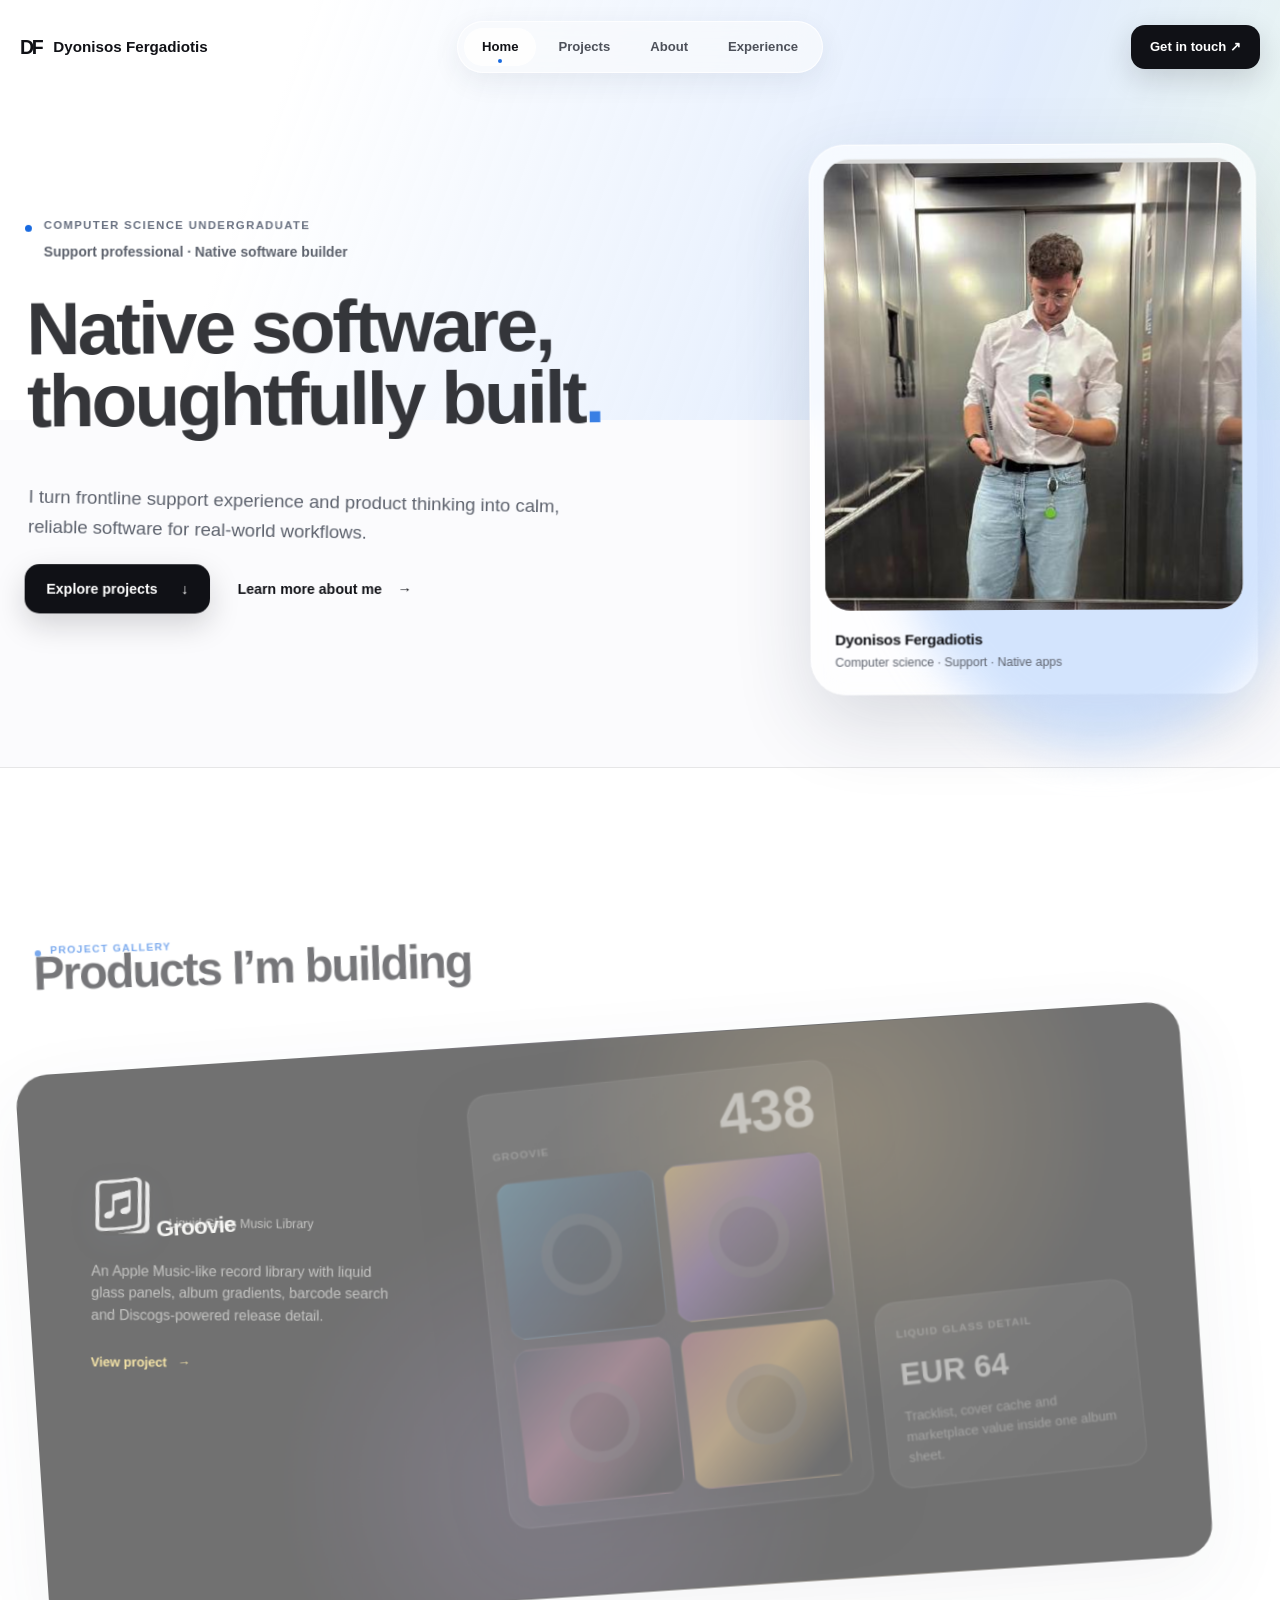
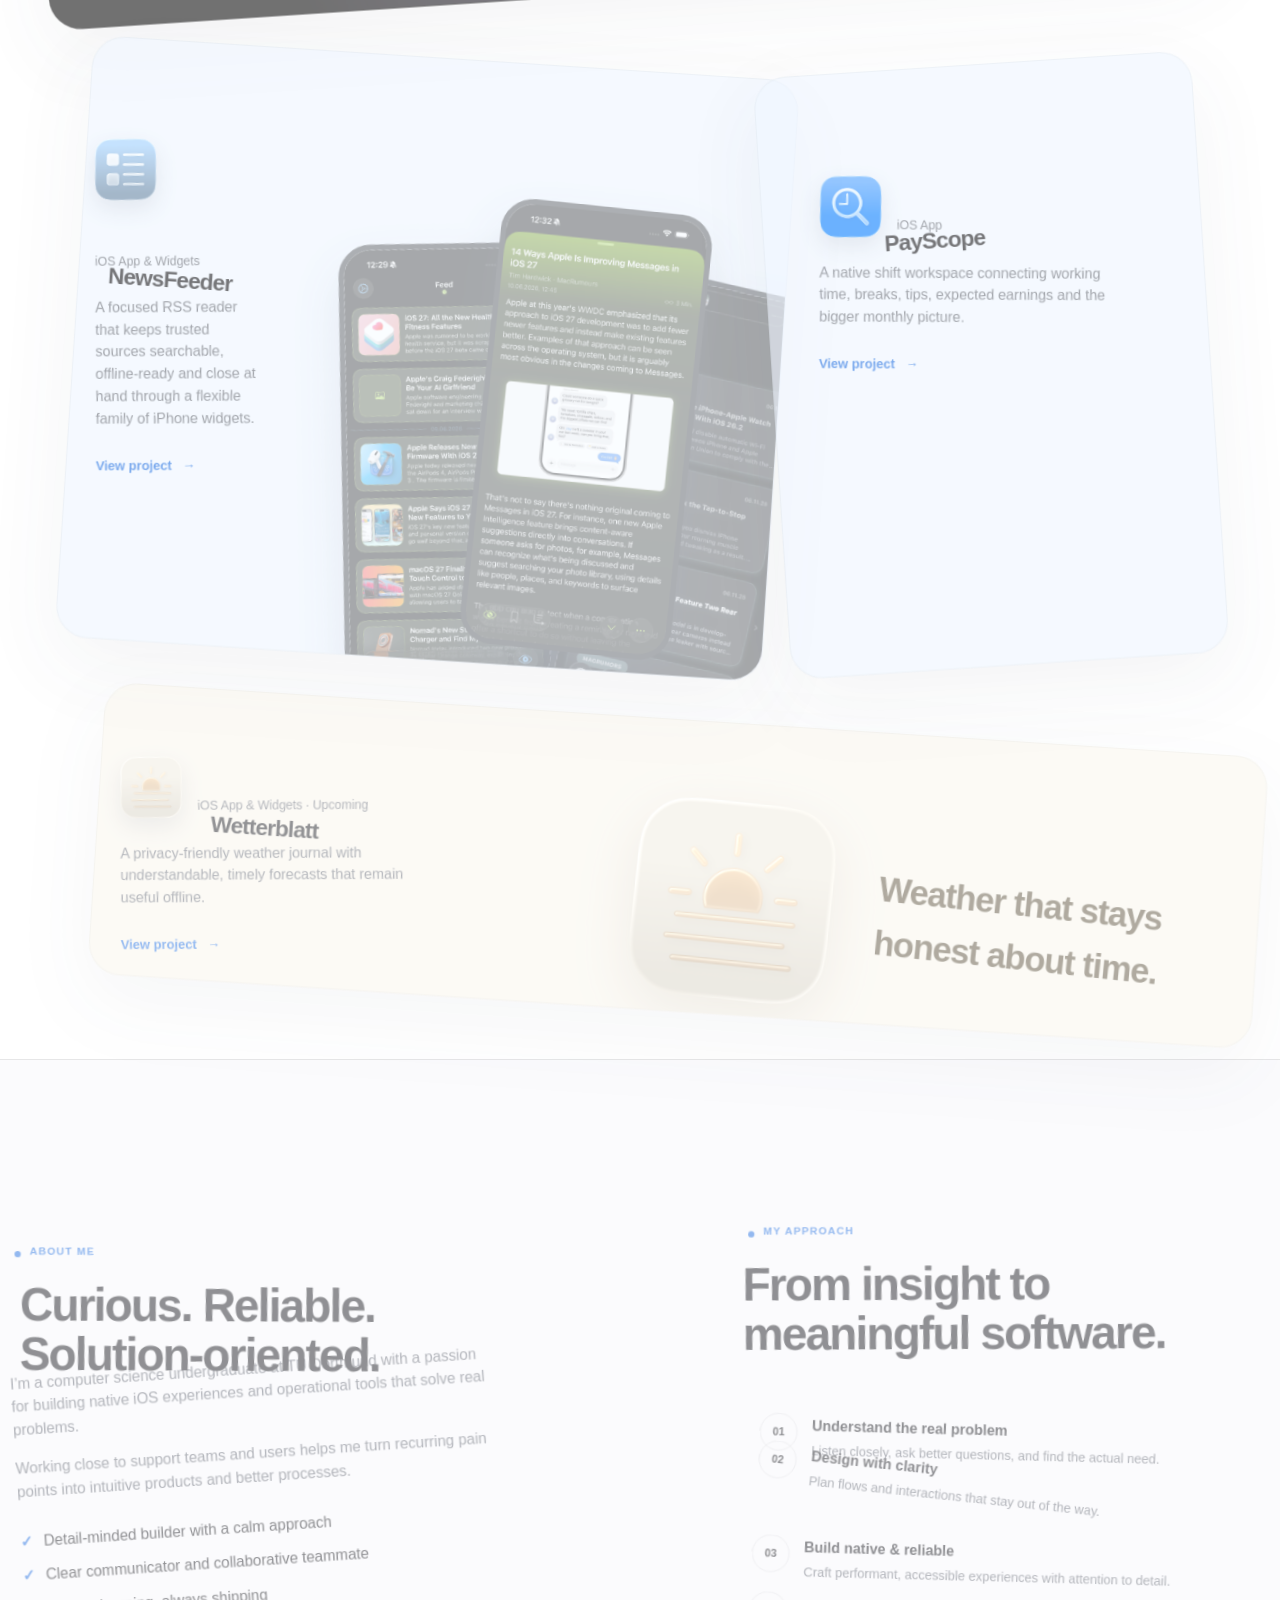
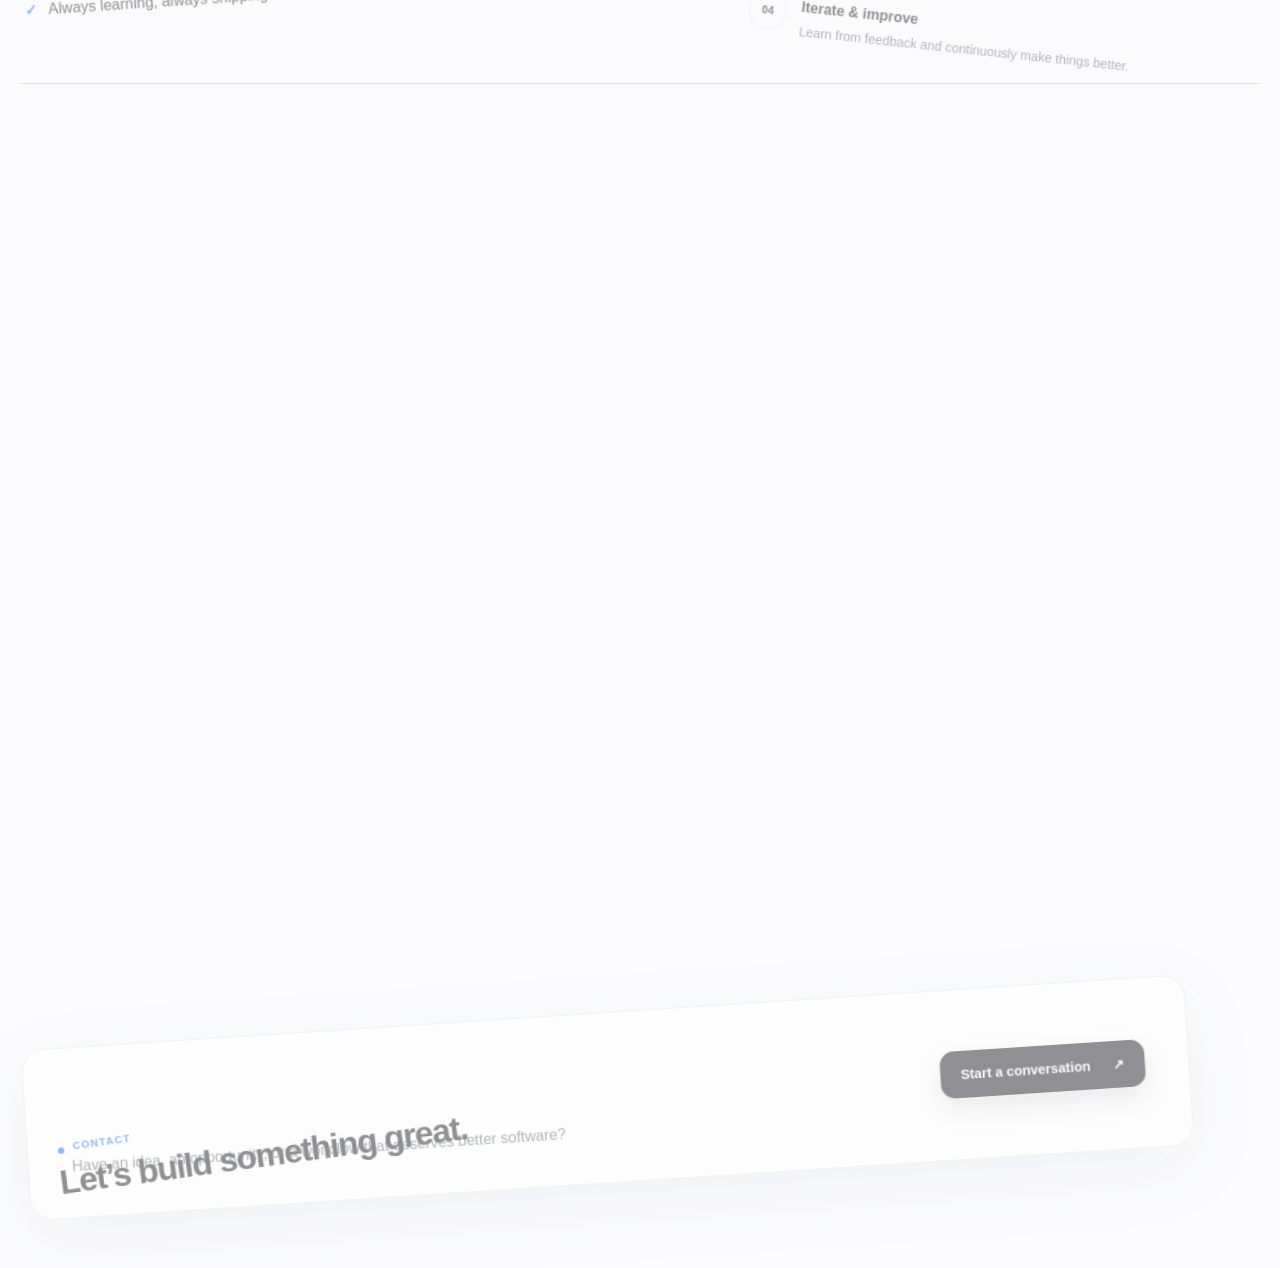
==== commit dcf9621f: "Improve scroll motion across portfolio pages" ====
--- a/index.html
+++ b/index.html
@@ -1,5 +1,5 @@
 <!DOCTYPE html>
-<html lang="en">
+<html lang="en" data-motion-page="portfolio">
 
 <head>
     <meta charset="UTF-8">
@@ -11,7 +11,7 @@
     <title>Dyonisos Fergadiotis · Portfolio</title>
 
     <link rel="stylesheet" href="css/stylesheet.css?v=20260622-clean-scroll">
-    <link rel="stylesheet" href="css/motion.css?v=20260615-transitions">
+    <link rel="stylesheet" href="css/motion.css?v=20260624-dynamic-scroll">
     <link rel="apple-touch-icon" sizes="180x180" href="icon/apple-touch-icon.png">
     <link rel="icon" type="image/png" sizes="32x32" href="icon/favicon-32x32.png">
     <link rel="icon" type="image/png" sizes="16x16" href="icon/favicon-16x16.png">
@@ -295,7 +295,7 @@
     </footer>
 
     <script src="js/script.js?v=20260615-personal-hero-timelines" defer></script>
-    <script src="js/motion.js?v=20260615-transitions" defer></script>
+    <script src="js/motion.js?v=20260624-dynamic-scroll" defer></script>
 </body>
 
 </html>
--- a/css/motion.css
+++ b/css/motion.css
@@ -34,17 +34,90 @@
     opacity: 1;
 }
 
+html.motion-ready,
+html.motion-ready body {
+    max-width: 100%;
+    overflow-x: clip;
+}
+
+@supports not (overflow: clip) {
+    html.motion-ready,
+    html.motion-ready body {
+        overflow-x: hidden;
+    }
+}
+
 .motion-ready .motion-reveal {
+    --motion-reveal-y: 34px;
+    --motion-scroll-x: 0px;
+    --motion-scroll-y: 0px;
+    --motion-scroll-rotate: 0deg;
+    --motion-scroll-scale: 1;
+    --motion-flow-opacity: 1;
     opacity: 0;
-    translate: 0 34px;
+    translate: var(--motion-scroll-x) calc(var(--motion-reveal-y) + var(--motion-scroll-y));
+    rotate: var(--motion-scroll-rotate);
+    scale: var(--motion-scroll-scale);
+    transform-origin: 50% 65%;
     transition:
         opacity 800ms ease var(--motion-delay, 0ms),
-        translate 900ms var(--motion-ease) var(--motion-delay, 0ms);
+        translate 900ms var(--motion-ease) var(--motion-delay, 0ms),
+        rotate 900ms var(--motion-ease) var(--motion-delay, 0ms),
+        scale 900ms var(--motion-ease) var(--motion-delay, 0ms);
 }
 
 .motion-ready .motion-reveal.motion-visible {
-    opacity: 1;
-    translate: 0 0;
+    --motion-reveal-y: 0px;
+    opacity: var(--motion-flow-opacity);
+}
+
+.motion-flow {
+    --motion-scroll-x: 0px;
+    --motion-scroll-y: 0px;
+    --motion-scroll-rotate: 0deg;
+    --motion-scroll-scale: 1;
+    --motion-flow-opacity: 1;
+    translate: var(--motion-scroll-x) var(--motion-scroll-y);
+    rotate: var(--motion-scroll-rotate);
+    scale: var(--motion-scroll-scale);
+    transform-origin: 50% 62%;
+    will-change: translate, rotate, scale, opacity;
+}
+
+.motion-flow-text {
+    transform-origin: 0 55%;
+}
+
+html[data-motion-page="portfolio"] .motion-progress {
+    height: 4px;
+    background: linear-gradient(90deg, #101116, var(--blue, #1769e0), var(--green, #237b38));
+    box-shadow: 0 0 24px rgba(23, 105, 224, 0.32);
+}
+
+html[data-motion-page="portfolio"] .portfolio-scroll-motion {
+    --portfolio-x: 0px;
+    --portfolio-y: 0px;
+    --portfolio-rotate: 0deg;
+    --portfolio-scale: 1;
+    --portfolio-opacity: 1;
+    opacity: var(--portfolio-opacity);
+    translate: var(--portfolio-x) var(--portfolio-y);
+    rotate: var(--portfolio-rotate);
+    scale: var(--portfolio-scale);
+    transform-origin: 50% 60%;
+    will-change: opacity, translate, rotate, scale;
+}
+
+html[data-motion-page="portfolio"] .project-card.portfolio-scroll-motion {
+    box-shadow: 0 28px 80px rgba(39, 54, 78, calc(0.05 + (var(--portfolio-opacity) * 0.09)));
+}
+
+html[data-motion-page="portfolio"] .timeline article.portfolio-scroll-motion {
+    transform-origin: 0 0;
+}
+
+html[data-motion-page="portfolio"] .hero-visual.portfolio-scroll-motion {
+    transform-origin: 58% 44%;
 }
 
 .motion-ready .chapter-transition .chapter-transition-line {
@@ -81,13 +154,23 @@
     --motion-rx: 0deg;
     --motion-ry: 0deg;
     --motion-lift: 0px;
+    --motion-scroll-x: 0px;
+    --motion-scroll-y: 0px;
+    --motion-scroll-rotate: 0deg;
+    --motion-scroll-scale: 1;
+    translate: var(--motion-scroll-x) var(--motion-scroll-y);
+    rotate: var(--motion-scroll-rotate);
+    scale: var(--motion-scroll-scale);
     transform: perspective(1000px) rotateX(var(--motion-rx)) rotateY(var(--motion-ry)) translateY(var(--motion-lift));
     transform-style: preserve-3d;
     transition:
         transform 420ms var(--motion-ease),
+        translate 760ms var(--motion-ease),
+        rotate 760ms var(--motion-ease),
+        scale 760ms var(--motion-ease),
         border-color 300ms ease,
         box-shadow 420ms ease;
-    will-change: transform;
+    will-change: transform, translate, rotate, scale;
 }
 
 .motion-tilt:hover {
@@ -166,6 +249,8 @@
     .motion-ready .motion-reveal {
         opacity: 1;
         translate: none;
+        rotate: none;
+        scale: none;
     }
 
     .motion-ready .chapter-transition .chapter-transition-line,
@@ -176,8 +261,13 @@
 
     .motion-tilt,
     .motion-magnetic,
-    .motion-parallax {
+    .motion-parallax,
+    .motion-flow,
+    .portfolio-scroll-motion {
+        opacity: 1 !important;
         translate: none !important;
+        rotate: none !important;
+        scale: none !important;
         transform: none !important;
     }
 
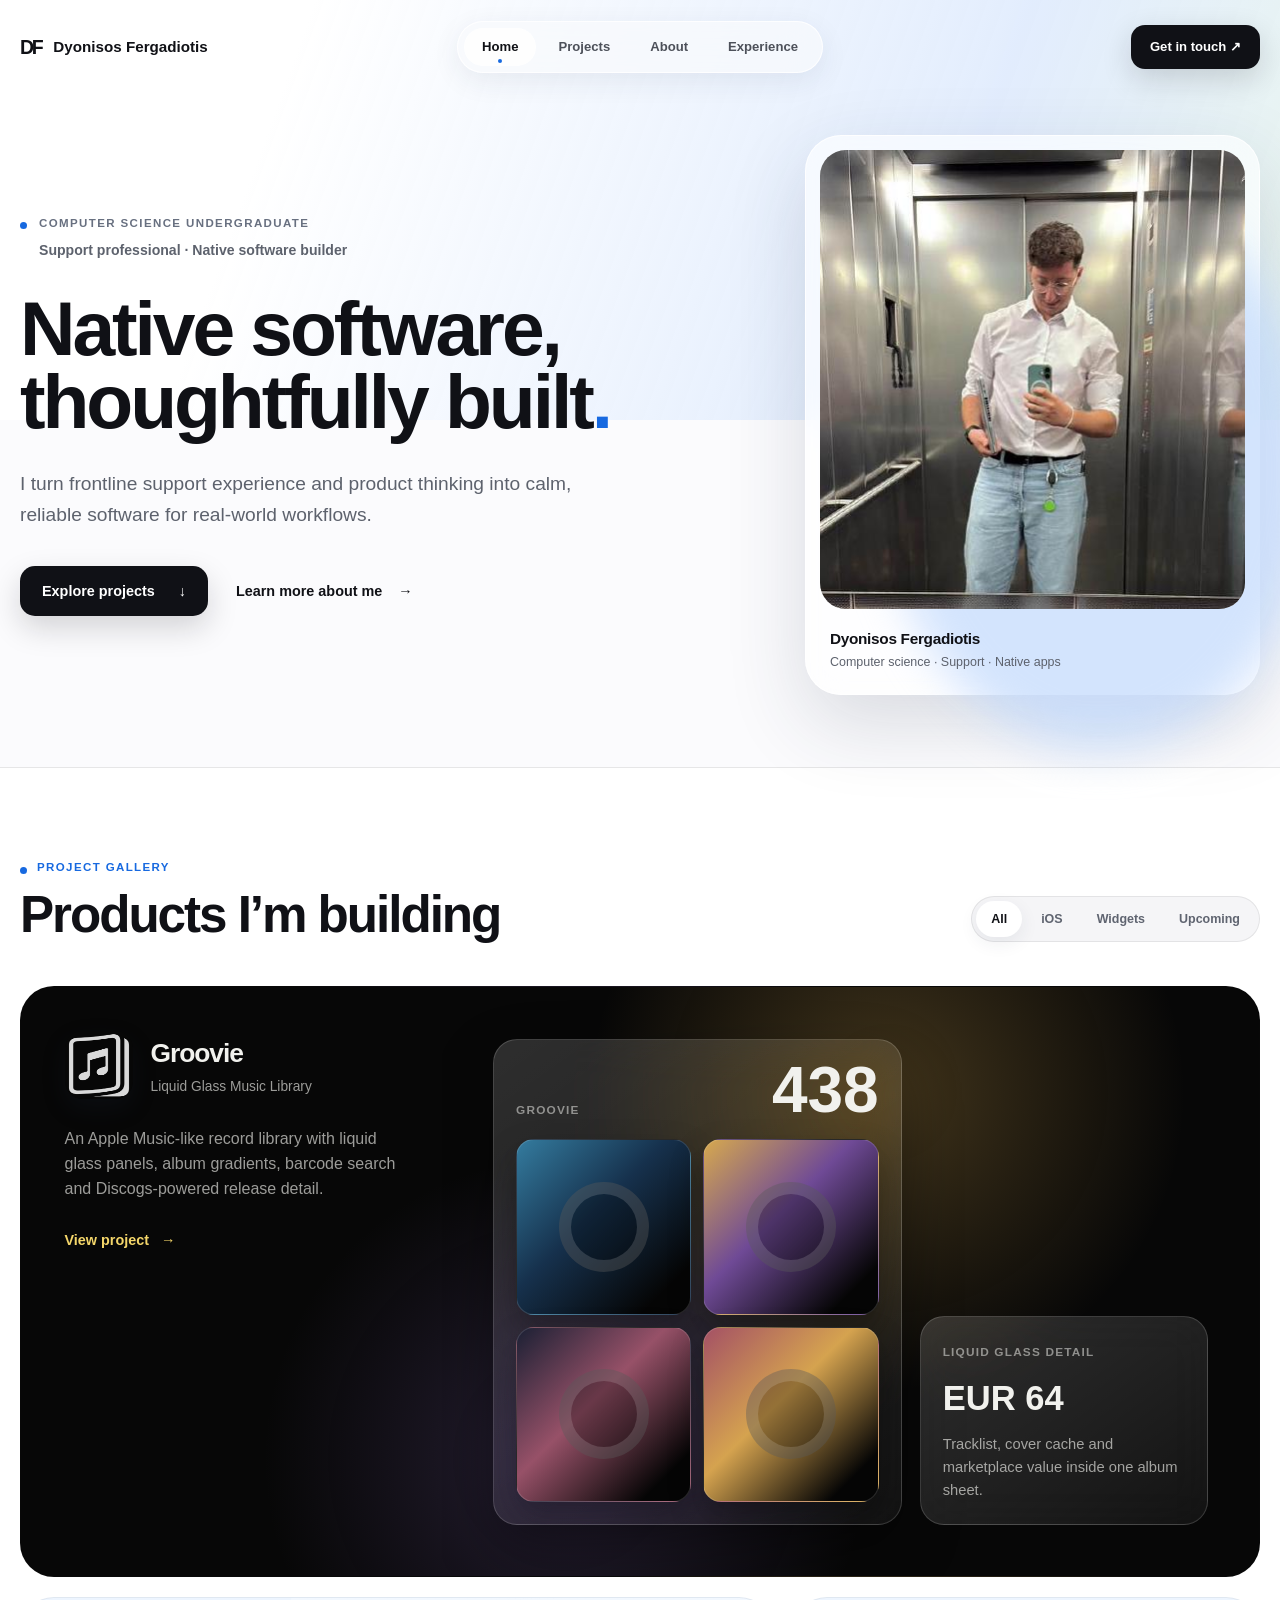
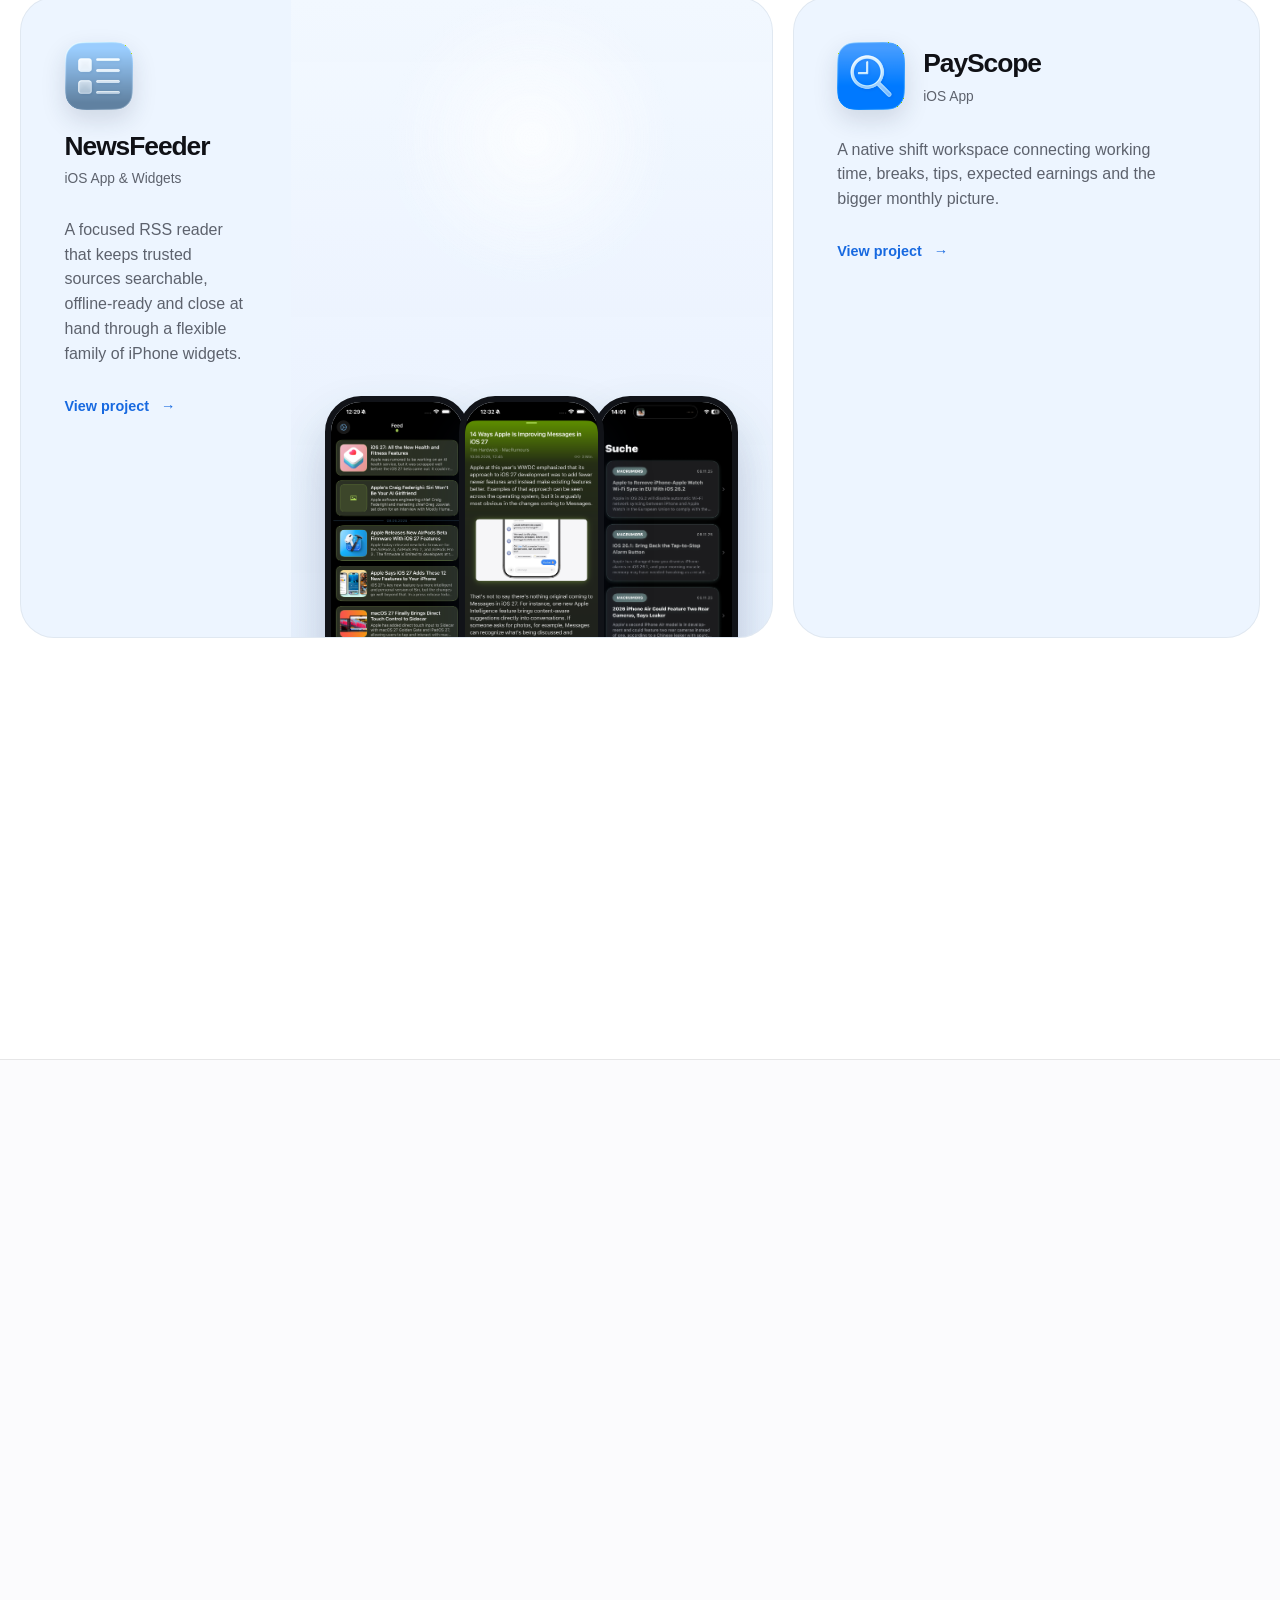
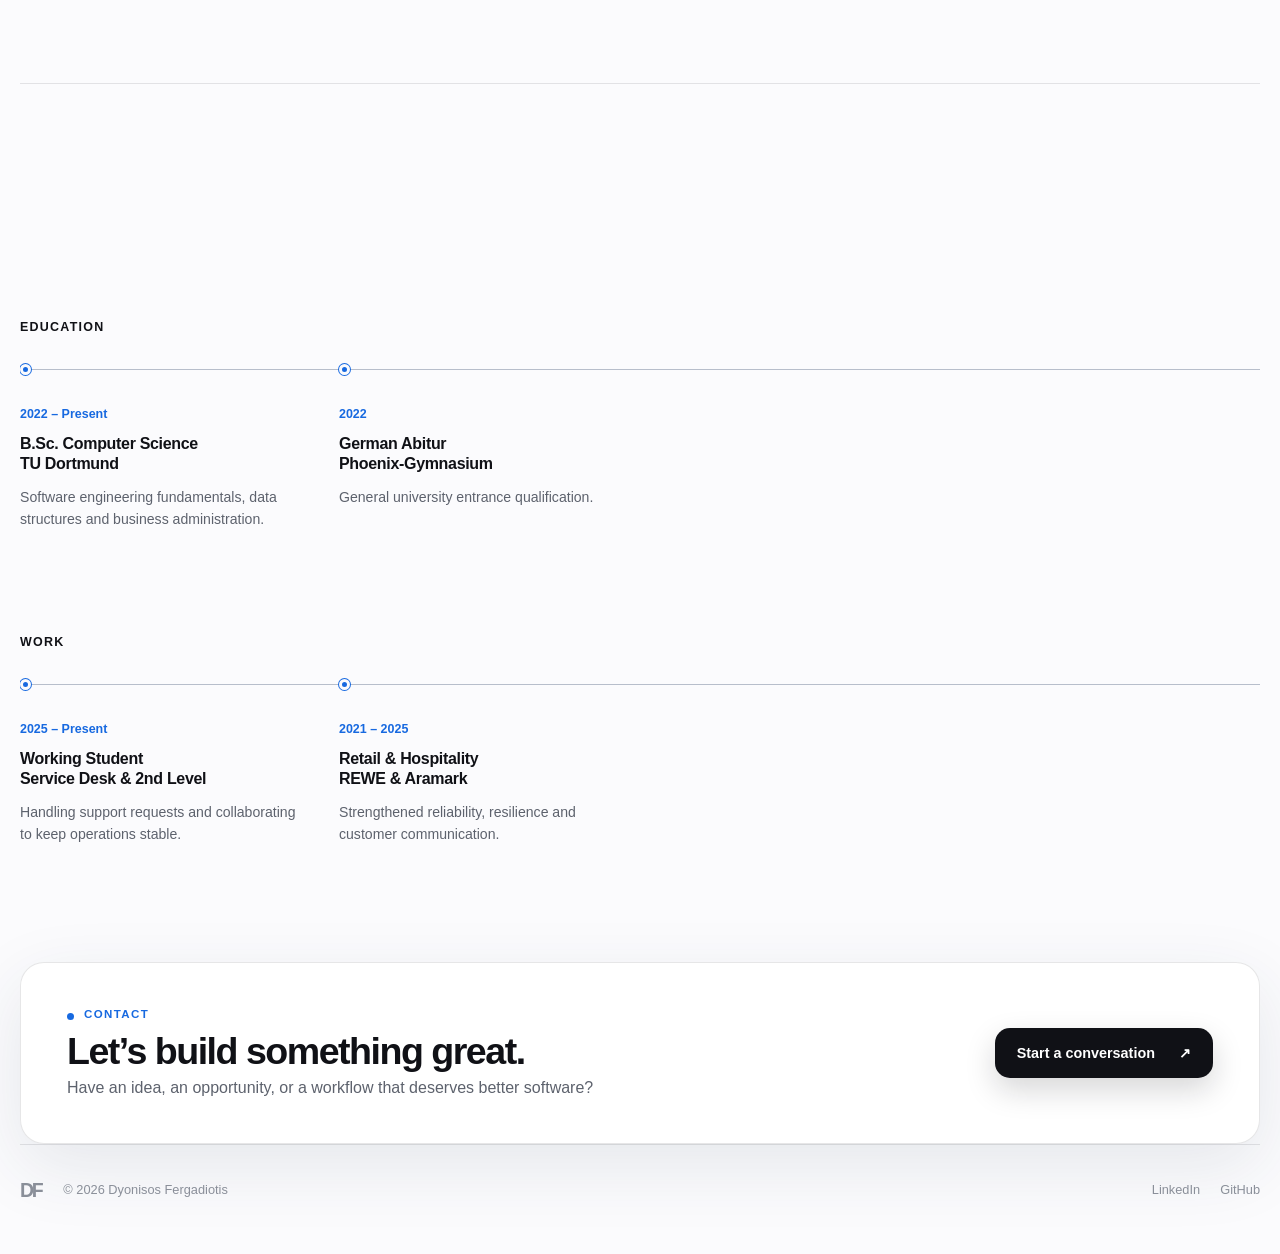
==== commit ad70edef: "Calm portfolio motion and gallery" ====
--- a/index.html
+++ b/index.html
@@ -10,8 +10,8 @@
     <meta property="og:url" content="https://dyonisosfergadiotis.de">
     <title>Dyonisos Fergadiotis · Portfolio</title>
 
-    <link rel="stylesheet" href="css/stylesheet.css?v=20260622-clean-scroll">
-    <link rel="stylesheet" href="css/motion.css?v=20260624-dynamic-scroll">
+    <link rel="stylesheet" href="css/stylesheet.css?v=20260629-calm-gallery">
+    <link rel="stylesheet" href="css/motion.css?v=20260629-calm-motion">
     <link rel="apple-touch-icon" sizes="180x180" href="icon/apple-touch-icon.png">
     <link rel="icon" type="image/png" sizes="32x32" href="icon/favicon-32x32.png">
     <link rel="icon" type="image/png" sizes="16x16" href="icon/favicon-16x16.png">
@@ -84,7 +84,12 @@
                     <p class="section-label"><span></span>Project gallery</p>
                     <h2>Products I’m building</h2>
                 </div>
-
+                <div class="project-filter" role="group" aria-label="Filter projects">
+                    <button class="filter-button active" type="button" data-filter="all" aria-pressed="true">All</button>
+                    <button class="filter-button" type="button" data-filter="ios" aria-pressed="false">iOS</button>
+                    <button class="filter-button" type="button" data-filter="widgets" aria-pressed="false">Widgets</button>
+                    <button class="filter-button" type="button" data-filter="upcoming" aria-pressed="false">Upcoming</button>
+                </div>
             </div>
 
             <div class="project-gallery">
@@ -295,7 +300,7 @@
     </footer>
 
     <script src="js/script.js?v=20260615-personal-hero-timelines" defer></script>
-    <script src="js/motion.js?v=20260624-dynamic-scroll" defer></script>
+    <script src="js/motion.js?v=20260629-calm-motion" defer></script>
 </body>
 
 </html>
--- a/css/stylesheet.css
+++ b/css/stylesheet.css
@@ -502,6 +502,41 @@
     margin-bottom: 44px;
 }
 
+.project-filter {
+    display: inline-flex;
+    flex: 0 0 auto;
+    flex-wrap: wrap;
+    gap: 4px;
+    padding: 4px;
+    border: 1px solid rgba(16, 17, 22, 0.08);
+    border-radius: 999px;
+    background: #f5f5f7;
+}
+
+.filter-button {
+    min-height: 36px;
+    padding: 0 15px;
+    border: 0;
+    border-radius: 999px;
+    color: #5f6470;
+    background: transparent;
+    cursor: pointer;
+    font-size: 0.78rem;
+    font-weight: 650;
+}
+
+.filter-button:hover,
+.filter-button:focus-visible {
+    color: var(--text);
+}
+
+.filter-button.active,
+.filter-button[aria-pressed="true"] {
+    color: var(--text);
+    background: #fff;
+    box-shadow: 0 6px 18px rgba(37, 50, 73, 0.08);
+}
+
 .section-label {
     display: flex;
     align-items: center;
@@ -517,6 +552,7 @@
 }
 
 .project-card {
+    position: relative;
     min-width: 0;
     overflow: hidden;
     border: 1px solid rgba(16, 17, 22, 0.06);
@@ -652,6 +688,8 @@
 .project-media {
     position: relative;
     min-height: 340px;
+    overflow: hidden;
+    isolation: isolate;
 }
 
 .groovie-media {
@@ -752,9 +790,17 @@
     line-height: 1.55;
 }
 
+.newsfeeder-media {
+    min-height: 430px;
+    background:
+        radial-gradient(circle at 50% 22%, rgba(255, 255, 255, 0.72), transparent 26%),
+        linear-gradient(180deg, rgba(255, 255, 255, 0.28), rgba(218, 232, 252, 0.26));
+}
+
 .newsfeeder-media .screen {
     position: absolute;
-    width: 49%;
+    bottom: -9%;
+    width: 30%;
     max-height: 550px;
     border: 6px solid #111318;
     border-radius: 36px;
@@ -764,51 +810,33 @@
 }
 
 .screen-feed {
-    left: 3%;
-    bottom: -13%;
-    transform: rotate(-7deg);
-    animation: preview-feed 8s ease-in-out infinite;
+    left: 7%;
 }
 
 .screen-reader {
-    left: 34%;
-    bottom: -4%;
+    left: 35%;
+    bottom: -3%;
+    width: 32%;
     z-index: 2;
-    animation: preview-reader 7s ease-in-out -2.2s infinite;
 }
 
 .screen-search {
-    right: -10%;
-    bottom: -15%;
-    transform: rotate(7deg);
-    animation: preview-search 8.6s ease-in-out -4s infinite;
-}
-
-@keyframes preview-feed {
-    0%, 100% { transform: rotate(-7deg) translateY(0); }
-    50% { transform: rotate(-5deg) translateY(-12px); }
-}
-
-@keyframes preview-reader {
-    0%, 100% { transform: translateY(0); }
-    50% { transform: translateY(-16px); }
-}
-
-@keyframes preview-search {
-    0%, 100% { transform: rotate(7deg) translateY(0); }
-    50% { transform: rotate(5deg) translateY(-10px); }
+    right: 7%;
 }
 
 .payscope-media {
     min-height: 330px;
     margin-top: auto;
+    background:
+        radial-gradient(circle at 50% 22%, rgba(255, 255, 255, 0.76), transparent 28%),
+        linear-gradient(180deg, rgba(255, 255, 255, 0.26), rgba(217, 235, 255, 0.28));
 }
 
 .payscope-media img {
     position: absolute;
     left: 50%;
-    bottom: -30%;
-    width: min(78%, 330px);
+    bottom: -14%;
+    width: min(66%, 310px);
     max-height: 480px;
     border: 6px solid #111a2d;
     border-radius: 34px;
@@ -816,12 +844,6 @@
     object-position: top;
     box-shadow: 0 24px 46px rgba(28, 74, 150, 0.22);
     transform: translateX(-50%);
-    animation: preview-payscope 7.8s ease-in-out -1.5s infinite;
-}
-
-@keyframes preview-payscope {
-    0%, 100% { transform: translateX(-50%) translateY(0) rotate(.4deg); }
-    50% { transform: translateX(-50%) translateY(-13px) rotate(-.4deg); }
 }
 
 .weather-wordmark {
@@ -1309,6 +1331,10 @@
         flex-direction: column;
     }
 
+    .project-filter {
+        max-width: 100%;
+    }
+
     .project-card-featured,
     .project-card-groovie,
     .project-card-wide {
@@ -1324,11 +1350,24 @@
     }
 
     .project-media {
-        min-height: 320px;
+        min-height: clamp(330px, 58vw, 430px);
     }
 
     .newsfeeder-media .screen {
-        width: 50%;
+        width: 32%;
+    }
+
+    .screen-feed {
+        left: 4%;
+    }
+
+    .screen-reader {
+        left: 34%;
+        width: 32%;
+    }
+
+    .screen-search {
+        right: 4%;
     }
 
     .groovie-media {
@@ -1471,7 +1510,7 @@
     }
 
     .project-media {
-        min-height: clamp(280px, 82vw, 330px);
+        min-height: clamp(292px, 86vw, 360px);
     }
 
     .project-card-compact {
@@ -1483,22 +1522,24 @@
     }
 
     .screen-feed {
-        left: 1%;
+        left: 2%;
         bottom: -5%;
     }
 
     .screen-reader {
-        left: 30%;
-        bottom: 1%;
+        left: 32%;
+        bottom: 0;
+        width: 36%;
     }
 
     .screen-search {
-        right: -4%;
-        bottom: -6%;
+        right: 2%;
+        bottom: -5%;
     }
 
     .payscope-media img {
-        bottom: -12%;
+        bottom: -8%;
+        width: min(72%, 290px);
     }
 
     .project-title-row {
@@ -1621,9 +1662,12 @@
         animation-iteration-count: 1 !important;
     }
 
-    .screen-feed { transform: rotate(-7deg); }
-    .screen-reader { transform: none; }
-    .screen-search { transform: rotate(7deg); }
+    .screen-feed,
+    .screen-reader,
+    .screen-search {
+        transform: none;
+    }
+
     .payscope-media img { transform: translateX(-50%); }
 }
 
@@ -1775,10 +1819,10 @@
     }
 
     .newsfeeder-media .screen {
-        width: 48%;
+        width: 38%;
     }
 
     .screen-search {
-        right: 0;
-    }
-}
+        right: 1%;
+    }
+}
--- a/css/motion.css
+++ b/css/motion.css
@@ -1,37 +1,5 @@
 :root {
     --motion-ease: cubic-bezier(.2, .75, .25, 1);
-}
-
-.motion-progress {
-    position: fixed;
-    inset: 0 0 auto;
-    z-index: 1000;
-    width: 100%;
-    height: 3px;
-    pointer-events: none;
-    transform: scaleX(var(--motion-scroll, 0));
-    transform-origin: left;
-    background: var(--accent, var(--blue, var(--wb-accent, #1769e0)));
-    box-shadow: 0 0 18px color-mix(in srgb, currentColor 45%, transparent);
-}
-
-.motion-cursor-glow {
-    position: fixed;
-    top: 0;
-    left: 0;
-    z-index: -1;
-    width: 380px;
-    height: 380px;
-    border-radius: 50%;
-    pointer-events: none;
-    opacity: 0;
-    translate: -50% -50%;
-    background: radial-gradient(circle, color-mix(in srgb, var(--accent, var(--blue, var(--wb-accent, #1769e0))) 13%, transparent), transparent 68%);
-    transition: opacity 350ms ease;
-}
-
-body.motion-pointer-active .motion-cursor-glow {
-    opacity: 1;
 }
 
 html.motion-ready,
@@ -48,81 +16,24 @@
 }
 
 .motion-ready .motion-reveal {
-    --motion-reveal-y: 34px;
-    --motion-scroll-x: 0px;
-    --motion-scroll-y: 0px;
-    --motion-scroll-rotate: 0deg;
-    --motion-scroll-scale: 1;
-    --motion-flow-opacity: 1;
     opacity: 0;
-    translate: var(--motion-scroll-x) calc(var(--motion-reveal-y) + var(--motion-scroll-y));
-    rotate: var(--motion-scroll-rotate);
-    scale: var(--motion-scroll-scale);
-    transform-origin: 50% 65%;
+    transform: translate3d(0, 20px, 0);
     transition:
-        opacity 800ms ease var(--motion-delay, 0ms),
-        translate 900ms var(--motion-ease) var(--motion-delay, 0ms),
-        rotate 900ms var(--motion-ease) var(--motion-delay, 0ms),
-        scale 900ms var(--motion-ease) var(--motion-delay, 0ms);
+        opacity 520ms ease var(--motion-delay, 0ms),
+        transform 620ms var(--motion-ease) var(--motion-delay, 0ms);
 }
 
 .motion-ready .motion-reveal.motion-visible {
-    --motion-reveal-y: 0px;
-    opacity: var(--motion-flow-opacity);
-}
-
-.motion-flow {
-    --motion-scroll-x: 0px;
-    --motion-scroll-y: 0px;
-    --motion-scroll-rotate: 0deg;
-    --motion-scroll-scale: 1;
-    --motion-flow-opacity: 1;
-    translate: var(--motion-scroll-x) var(--motion-scroll-y);
-    rotate: var(--motion-scroll-rotate);
-    scale: var(--motion-scroll-scale);
-    transform-origin: 50% 62%;
-    will-change: translate, rotate, scale, opacity;
-}
-
-.motion-flow-text {
-    transform-origin: 0 55%;
-}
-
-html[data-motion-page="portfolio"] .motion-progress {
-    height: 4px;
-    background: linear-gradient(90deg, #101116, var(--blue, #1769e0), var(--green, #237b38));
-    box-shadow: 0 0 24px rgba(23, 105, 224, 0.32);
-}
-
-html[data-motion-page="portfolio"] .portfolio-scroll-motion {
-    --portfolio-x: 0px;
-    --portfolio-y: 0px;
-    --portfolio-rotate: 0deg;
-    --portfolio-scale: 1;
-    --portfolio-opacity: 1;
-    opacity: var(--portfolio-opacity);
-    translate: var(--portfolio-x) var(--portfolio-y);
-    rotate: var(--portfolio-rotate);
-    scale: var(--portfolio-scale);
-    transform-origin: 50% 60%;
-    will-change: opacity, translate, rotate, scale;
-}
-
-html[data-motion-page="portfolio"] .project-card.portfolio-scroll-motion {
-    box-shadow: 0 28px 80px rgba(39, 54, 78, calc(0.05 + (var(--portfolio-opacity) * 0.09)));
-}
-
-html[data-motion-page="portfolio"] .timeline article.portfolio-scroll-motion {
-    transform-origin: 0 0;
-}
-
-html[data-motion-page="portfolio"] .hero-visual.portfolio-scroll-motion {
-    transform-origin: 58% 44%;
+    opacity: 1;
+    transform: translate3d(0, 0, 0);
 }
 
 .motion-ready .chapter-transition .chapter-transition-line {
-    transform: scaleX(0);
-    transition: transform 900ms var(--motion-ease);
+    opacity: 0;
+    transform: scaleX(.88);
+    transition:
+        opacity 420ms ease,
+        transform 560ms var(--motion-ease);
 }
 
 .motion-ready .chapter-transition .chapter-transition-line:first-child {
@@ -135,73 +46,25 @@
 
 .motion-ready .chapter-transition .chapter-transition-node {
     opacity: 0;
-    transform: scale(.72);
+    transform: scale(.92);
     transition:
-        opacity 500ms ease 180ms,
-        transform 700ms var(--motion-ease) 180ms;
+        opacity 420ms ease 90ms,
+        transform 520ms var(--motion-ease) 90ms;
 }
 
-.motion-ready .chapter-transition.motion-visible .chapter-transition-line {
-    transform: scaleX(1);
+.motion-ready .chapter-transition.motion-visible .chapter-transition-line,
+.motion-ready .chapter-transition.motion-visible .chapter-transition-node {
+    opacity: 1;
+    transform: none;
 }
 
-.motion-ready .chapter-transition.motion-visible .chapter-transition-node {
+.motion-flow,
+.portfolio-scroll-motion,
+.motion-tilt,
+.motion-magnetic,
+.motion-parallax {
     opacity: 1;
-    transform: scale(1);
-}
-
-.motion-tilt {
-    --motion-rx: 0deg;
-    --motion-ry: 0deg;
-    --motion-lift: 0px;
-    --motion-scroll-x: 0px;
-    --motion-scroll-y: 0px;
-    --motion-scroll-rotate: 0deg;
-    --motion-scroll-scale: 1;
-    translate: var(--motion-scroll-x) var(--motion-scroll-y);
-    rotate: var(--motion-scroll-rotate);
-    scale: var(--motion-scroll-scale);
-    transform: perspective(1000px) rotateX(var(--motion-rx)) rotateY(var(--motion-ry)) translateY(var(--motion-lift));
-    transform-style: preserve-3d;
-    transition:
-        transform 420ms var(--motion-ease),
-        translate 760ms var(--motion-ease),
-        rotate 760ms var(--motion-ease),
-        scale 760ms var(--motion-ease),
-        border-color 300ms ease,
-        box-shadow 420ms ease;
-    will-change: transform, translate, rotate, scale;
-}
-
-.motion-tilt:hover {
-    --motion-lift: -6px;
-    box-shadow: 0 28px 80px rgba(24, 38, 65, 0.16);
-}
-
-.motion-tilt > * {
-    transform: translateZ(0);
-    transition: transform 420ms var(--motion-ease);
-}
-
-.motion-tilt:hover > * {
-    transform: translateZ(14px);
-}
-
-.motion-magnetic {
-    translate: var(--motion-x, 0px) var(--motion-y, 0px);
-    transition:
-        translate 280ms var(--motion-ease),
-        transform 180ms ease,
-        box-shadow 180ms ease;
-    will-change: translate;
-}
-
-.motion-parallax {
-    will-change: translate;
-}
-
-.motion-ready .motion-stagger > * {
-    transition-delay: calc(var(--motion-index, 0) * 70ms);
+    transform: none;
 }
 
 .placeholder,
@@ -211,69 +74,21 @@
     overflow: hidden;
 }
 
-.placeholder::after,
-.media-placeholder::after,
-.app-shot-placeholder::after {
-    position: absolute;
-    inset: -45% auto -45% -45%;
-    width: 34%;
-    content: "";
-    pointer-events: none;
-    rotate: 12deg;
-    background: linear-gradient(90deg, transparent, color-mix(in srgb, currentColor 8%, transparent), transparent);
-    animation: motion-preview-sheen 6s ease-in-out infinite;
-}
-
-@keyframes motion-preview-sheen {
-    0%, 22% { translate: 0 0; opacity: 0; }
-    35% { opacity: 1; }
-    64%, 100% { translate: 520% 0; opacity: 0; }
-}
-
-@media (hover: none), (pointer: coarse) {
-    .motion-cursor-glow {
-        display: none;
+@media (prefers-reduced-motion: reduce) {
+    html {
+        scroll-behavior: auto;
     }
 
-    .motion-tilt:hover {
-        --motion-lift: 0px;
+    .motion-ready .motion-reveal,
+    .motion-ready .chapter-transition .chapter-transition-line,
+    .motion-ready .chapter-transition .chapter-transition-node,
+    .motion-flow,
+    .portfolio-scroll-motion,
+    .motion-tilt,
+    .motion-magnetic,
+    .motion-parallax {
+        opacity: 1 !important;
+        transform: none !important;
+        transition: none !important;
     }
 }
-
-@media (prefers-reduced-motion: reduce) {
-    .motion-progress,
-    .motion-cursor-glow {
-        display: none;
-    }
-
-    .motion-ready .motion-reveal {
-        opacity: 1;
-        translate: none;
-        rotate: none;
-        scale: none;
-    }
-
-    .motion-ready .chapter-transition .chapter-transition-line,
-    .motion-ready .chapter-transition .chapter-transition-node {
-        opacity: 1;
-        transform: none;
-    }
-
-    .motion-tilt,
-    .motion-magnetic,
-    .motion-parallax,
-    .motion-flow,
-    .portfolio-scroll-motion {
-        opacity: 1 !important;
-        translate: none !important;
-        rotate: none !important;
-        scale: none !important;
-        transform: none !important;
-    }
-
-    .placeholder::after,
-    .media-placeholder::after,
-    .app-shot-placeholder::after {
-        display: none;
-    }
-}
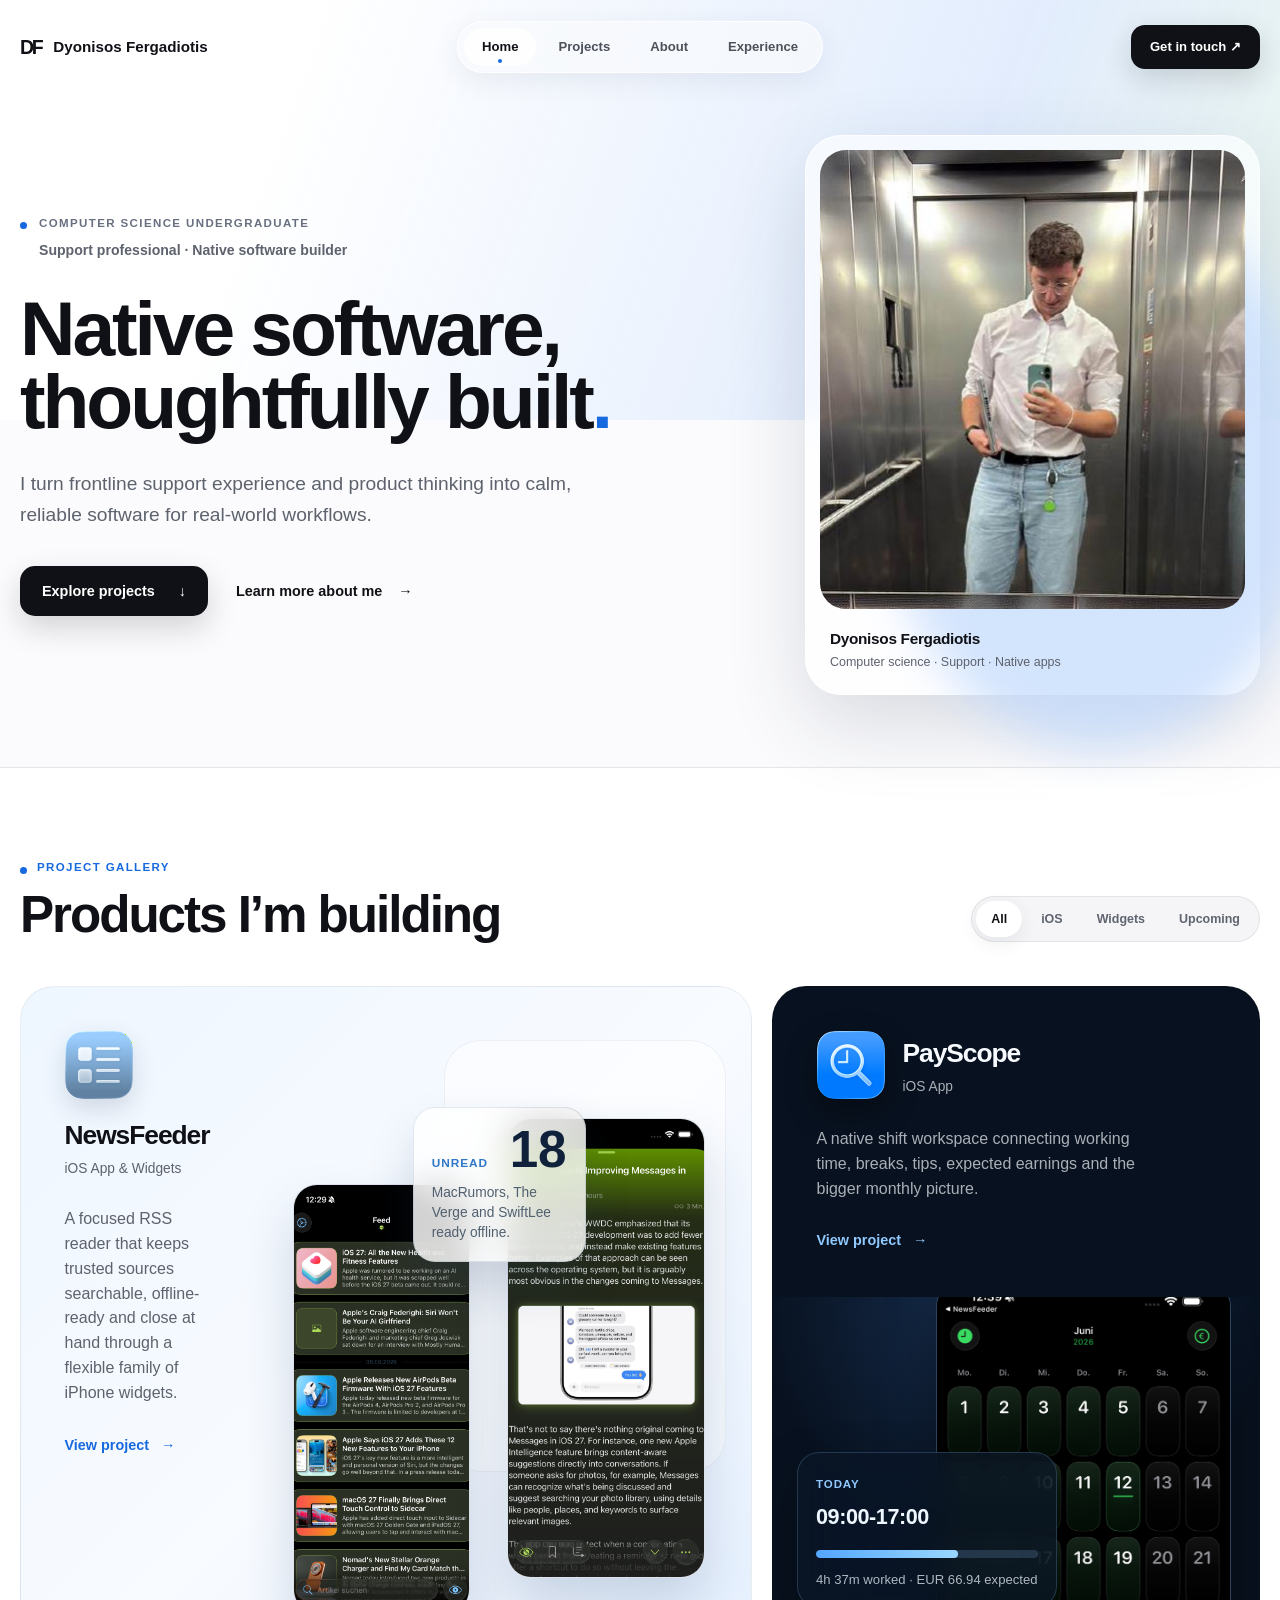
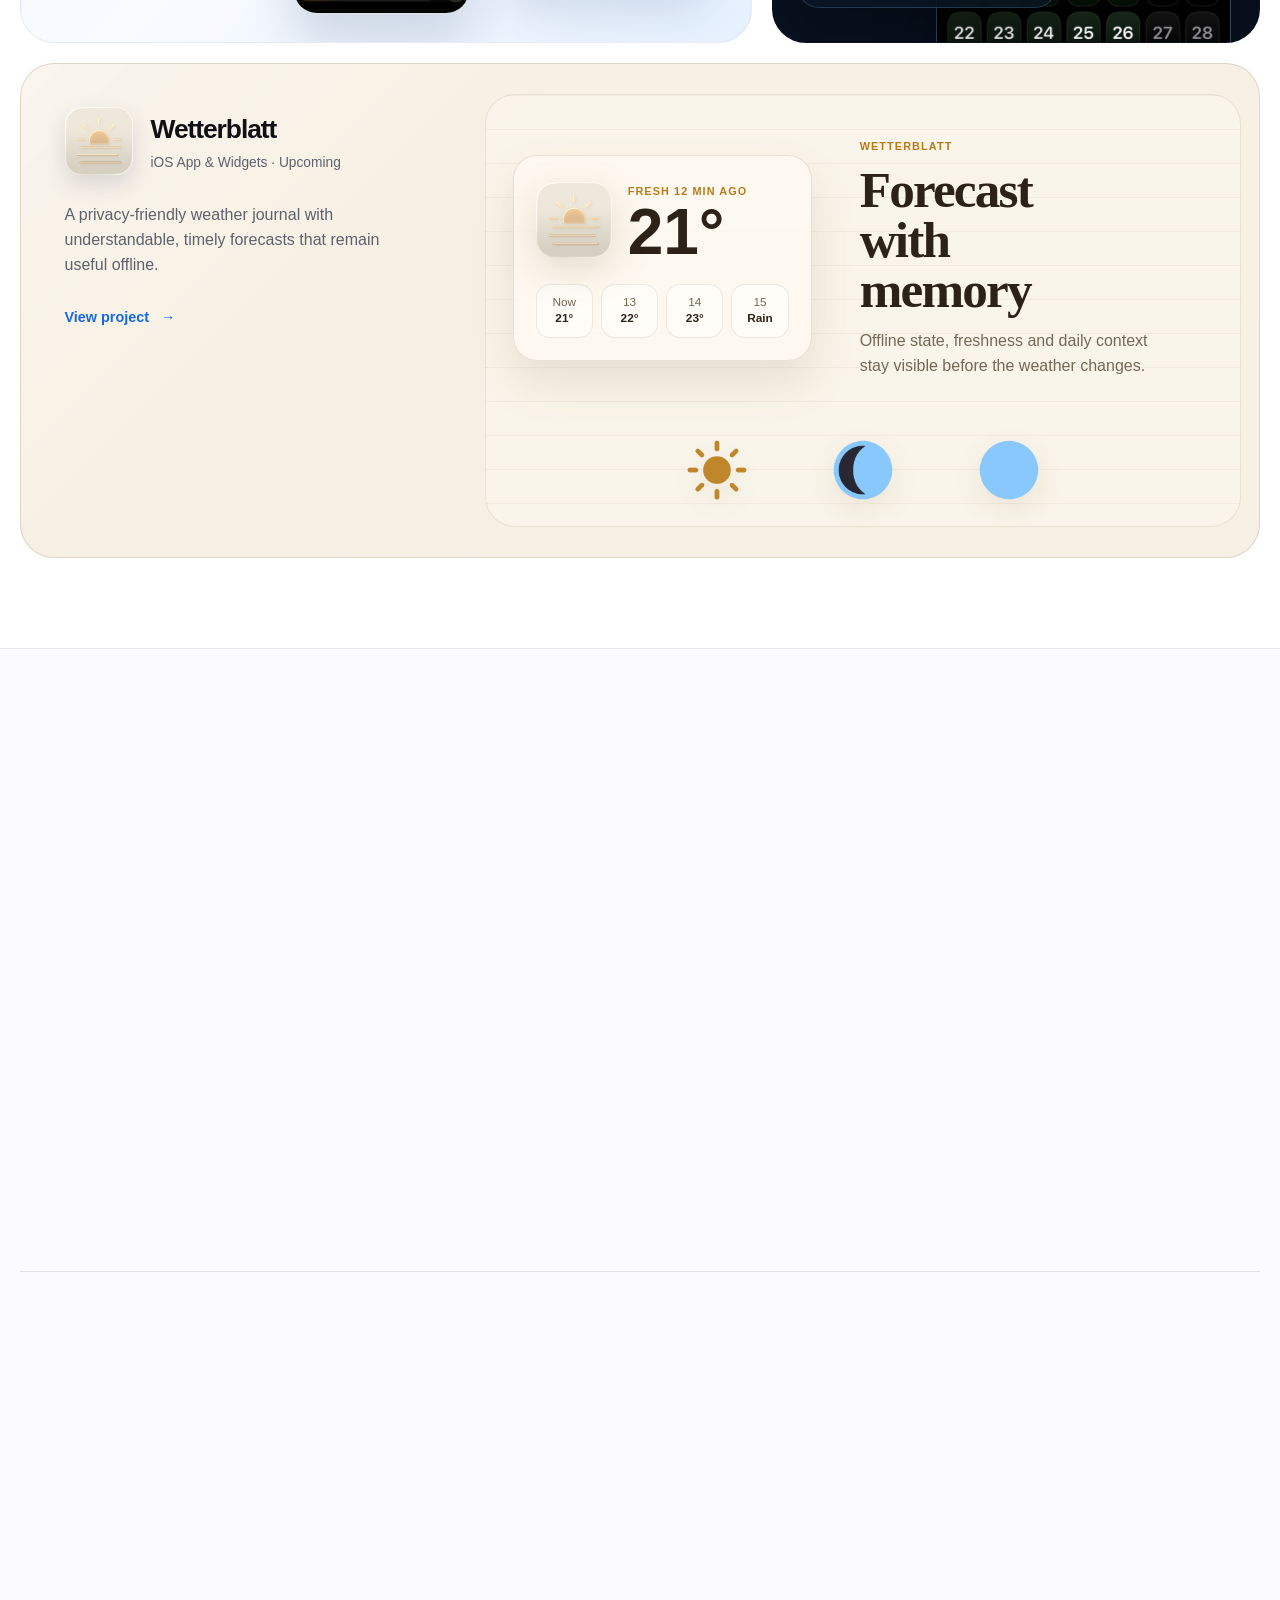
==== commit bb5e93de: "Refine portfolio project gallery" ====
--- a/index.html
+++ b/index.html
@@ -93,37 +93,6 @@
             </div>
 
             <div class="project-gallery">
-                <article class="project-card project-card-groovie" data-categories="ios music collection">
-                    <div class="project-copy">
-                        <div class="project-title-row">
-                            <img src="AppIcons/Groovie-current.png" alt="" width="72" height="72">
-                            <div>
-                                <h3>Groovie</h3>
-                                <p>Liquid Glass Music Library</p>
-                            </div>
-                        </div>
-                        <p>An Apple Music-like record library with liquid glass panels, album gradients, barcode search
-                            and Discogs-powered release detail.</p>
-                        <a class="project-link project-link-groovie" href="projects/GV/Groovie.html">View project <span aria-hidden="true">→</span></a>
-                    </div>
-                    <div class="project-media groovie-media" aria-label="Groovie music library preview">
-                        <div class="groovie-phone-card" aria-hidden="true">
-                            <div class="groovie-phone-top"><span>Groovie</span><strong>438</strong></div>
-                            <div class="groovie-cover-grid">
-                                <i style="--c1:#347c9f; --c2:#16314d;"></i>
-                                <i style="--c1:#d7a94e; --c2:#6f4a96;"></i>
-                                <i style="--c1:#1b2034; --c2:#975168;"></i>
-                                <i style="--c1:#a45165; --c2:#d5a34f;"></i>
-                            </div>
-                        </div>
-                        <div class="groovie-release-card">
-                            <span>Liquid glass detail</span>
-                            <strong>EUR 64</strong>
-                            <p>Tracklist, cover cache and marketplace value inside one album sheet.</p>
-                        </div>
-                    </div>
-                </article>
-
                 <article class="project-card project-card-featured" data-categories="ios widgets">
                     <div class="project-copy">
                         <div class="project-title-row">
@@ -138,12 +107,21 @@
                         <a class="project-link" href="projects/NF/NewsFeeder.html">View project <span aria-hidden="true">→</span></a>
                     </div>
                     <div class="project-media newsfeeder-media">
-                        <img class="screen screen-feed" src="projects/NF/AppViews/Feed-iPhone17ProMax.png"
-                            alt="NewsFeeder article feed">
-                        <img class="screen screen-reader" src="projects/NF/AppViews/Reader-iPhone17ProMax.png"
-                            alt="NewsFeeder reader view">
-                        <img class="screen screen-search" src="projects/NF/AppViews/View_Search.PNG"
-                            alt="NewsFeeder search view">
+                        <div class="nf-app-scene" aria-hidden="true">
+                            <figure class="nf-shot nf-shot-feed">
+                                <img src="projects/NF/AppViews/Feed-iPhone17ProMax.png" alt="">
+                            </figure>
+                            <div class="nf-widget-stack">
+                                <div>
+                                    <span>Unread</span>
+                                    <strong>18</strong>
+                                </div>
+                                <p>MacRumors, The Verge and SwiftLee ready offline.</p>
+                            </div>
+                            <figure class="nf-shot nf-shot-reader">
+                                <img src="projects/NF/AppViews/Reader-iPhone17ProMax.png" alt="">
+                            </figure>
+                        </div>
                     </div>
                 </article>
 
@@ -161,7 +139,15 @@
                         <a class="project-link" href="projects/PS/PayScope.html">View project <span aria-hidden="true">→</span></a>
                     </div>
                     <div class="project-media payscope-media">
-                        <img src="projects/PS/AppViews/Calendar.png" alt="PayScope calendar view">
+                        <figure class="ps-calendar-shot" aria-hidden="true">
+                            <img src="projects/PS/AppViews/Calendar.png" alt="">
+                        </figure>
+                        <div class="ps-shift-snapshot" aria-hidden="true">
+                            <span>Today</span>
+                            <strong>09:00-17:00</strong>
+                            <div><i style="width: 64%"></i></div>
+                            <p>4h 37m worked · EUR 66.94 expected</p>
+                        </div>
                     </div>
                 </article>
 
@@ -178,9 +164,32 @@
                             offline.</p>
                         <a class="project-link" href="projects/WB/Wetterblatt.html">View project <span aria-hidden="true">→</span></a>
                     </div>
-                    <div class="weather-wordmark" aria-hidden="true">
-                        <img src="AppIcons/Wetterblatt-current.png" alt="">
-                        <span>Weather that stays honest about time.</span>
+                    <div class="weather-showcase" aria-hidden="true">
+                        <div class="weather-forecast">
+                            <div class="weather-forecast-top">
+                                <img src="AppIcons/Wetterblatt-current.png" alt="">
+                                <div>
+                                    <span>Fresh 12 min ago</span>
+                                    <strong>21°</strong>
+                                </div>
+                            </div>
+                            <div class="weather-hours">
+                                <span>Now<br><b>21°</b></span>
+                                <span>13<br><b>22°</b></span>
+                                <span>14<br><b>23°</b></span>
+                                <span>15<br><b>Rain</b></span>
+                            </div>
+                        </div>
+                        <div class="weather-journal">
+                            <span>Wetterblatt</span>
+                            <strong>Forecast with memory</strong>
+                            <p>Offline state, freshness and daily context stay visible before the weather changes.</p>
+                        </div>
+                        <div class="weather-celestial">
+                            <img src="projects/WB/celestial/sun.png" alt="">
+                            <img src="projects/WB/celestial/moon-waxing-gibbous.png" alt="">
+                            <img src="projects/WB/celestial/moon-full.png" alt="">
+                        </div>
                     </div>
                 </article>
             </div>
--- a/css/stylesheet.css
+++ b/css/stylesheet.css
@@ -506,6 +506,7 @@
     display: inline-flex;
     flex: 0 0 auto;
     flex-wrap: wrap;
+    max-width: 100%;
     gap: 4px;
     padding: 4px;
     border: 1px solid rgba(16, 17, 22, 0.08);
@@ -547,7 +548,7 @@
 
 .project-gallery {
     display: grid;
-    grid-template-columns: minmax(0, 1.45fr) minmax(300px, 0.9fr);
+    grid-template-columns: minmax(0, 1.2fr) minmax(320px, 0.8fr);
     gap: 20px;
 }
 
@@ -567,8 +568,8 @@
 .project-card-featured {
     min-height: 540px;
     display: grid;
-    grid-template-columns: 0.72fr 1.28fr;
-    background: var(--surface-blue);
+    grid-template-columns: 0.62fr 1.38fr;
+    background: linear-gradient(135deg, #eef6ff 0%, #f8fbff 54%, #e6f1ff 100%);
 }
 
 .project-card-featured .project-title-row {
@@ -581,32 +582,32 @@
     display: flex;
     min-height: 540px;
     flex-direction: column;
-    background: var(--surface-blue);
+    color: #f7fbff;
+    background: #08111f;
 }
 
 .project-card-wide {
     grid-column: 1 / -1;
-    min-height: 280px;
+    min-height: 340px;
     display: grid;
-    grid-template-columns: 0.85fr 1.15fr;
-    background: var(--surface-warm);
-}
-
-.project-card-groovie {
-    grid-column: 1 / -1;
-    min-height: 360px;
-    display: grid;
-    grid-template-columns: 0.68fr 1.32fr;
-    color: #f1f1ed;
+    grid-template-columns: 0.72fr 1.28fr;
     background:
-        radial-gradient(circle at 70% 18%, rgba(216, 169, 78, 0.28), transparent 30%),
-        radial-gradient(circle at 44% 80%, rgba(95, 74, 132, 0.34), transparent 36%),
-        #070707;
-}
-
-.project-card-groovie .project-copy > p,
-.project-card-groovie .project-title-row p {
-    color: rgba(241, 241, 237, 0.64);
+        linear-gradient(135deg, rgba(255, 255, 255, 0.34), transparent 32%),
+        #f7f0e4;
+    border-color: rgba(101, 82, 48, 0.18);
+}
+
+.project-card-payscope .project-copy > p,
+.project-card-payscope .project-title-row p {
+    color: rgba(247, 251, 255, 0.68);
+}
+
+.project-card-payscope .project-title-row img {
+    box-shadow: 0 12px 32px rgba(0, 0, 0, 0.32);
+}
+
+.project-card-payscope .project-link {
+    color: #8fc9ff;
 }
 
 .project-copy {
@@ -650,11 +651,6 @@
     font-weight: 850;
 }
 
-.project-app-mark-groovie {
-    color: #17120e;
-    background: linear-gradient(135deg, #f0bd62, #f8dfad);
-}
-
 .project-title-row h3 {
     margin: 0;
     font-size: 1.65rem;
@@ -679,10 +675,6 @@
 
 .project-link-muted {
     color: #8a713c;
-}
-
-.project-link-groovie {
-    color: #f4d66a;
 }
 
 .project-media {
@@ -692,175 +684,307 @@
     isolation: isolate;
 }
 
-.groovie-media {
-    min-height: 360px;
-    display: grid;
-    grid-template-columns: minmax(280px, 0.78fr) minmax(240px, 0.55fr);
-    gap: 18px;
-    align-items: end;
-    padding: clamp(24px, 4vw, 52px);
-}
-
-.groovie-phone-card {
-    min-height: 310px;
-    padding: 22px;
-    display: grid;
-    align-content: start;
-    gap: 12px;
-    border: 1px solid rgba(255, 255, 255, 0.16);
+.newsfeeder-media {
+    min-height: 480px;
+    padding: clamp(24px, 4vw, 46px);
+}
+
+.newsfeeder-media::before {
+    position: absolute;
+    inset: 8% 5% auto auto;
+    width: 56%;
+    height: 66%;
+    content: "";
+    border-radius: 36px;
+    background: rgba(255, 255, 255, 0.46);
+    box-shadow: inset 0 0 0 1px rgba(18, 45, 84, 0.06);
+}
+
+.nf-app-scene {
+    position: relative;
+    min-height: 100%;
+}
+
+.nf-shot {
+    position: absolute;
+    margin: 0;
+    overflow: hidden;
+    border: 1px solid rgba(17, 46, 85, 0.12);
     border-radius: 24px;
-    background: linear-gradient(145deg, rgba(255, 255, 255, 0.16), rgba(255, 255, 255, 0.05));
-    box-shadow: 0 24px 60px rgba(0, 0, 0, 0.32);
-    backdrop-filter: blur(22px) saturate(165%);
-}
-
-.groovie-phone-top {
+    background: #f9fbff;
+    box-shadow: 0 28px 52px rgba(31, 62, 105, 0.18);
+}
+
+.nf-shot img {
+    width: 100%;
+    height: 100%;
+    object-fit: cover;
+    object-position: top;
+}
+
+.nf-shot-feed {
+    left: 0;
+    bottom: -18px;
+    width: min(43%, 270px);
+    height: min(430px, 96%);
+}
+
+.nf-shot-reader {
+    right: 0;
+    bottom: 18px;
+    z-index: 2;
+    width: min(48%, 310px);
+    height: min(460px, 100%);
+}
+
+.nf-widget-stack {
+    position: absolute;
+    left: 29%;
+    top: 13%;
+    z-index: 3;
+    width: min(42%, 250px);
+    padding: 18px;
+    border: 1px solid rgba(20, 67, 126, 0.12);
+    border-radius: 22px;
+    background: rgba(255, 255, 255, 0.82);
+    box-shadow: 0 24px 46px rgba(29, 59, 101, 0.16);
+    backdrop-filter: blur(18px) saturate(150%);
+}
+
+.nf-widget-stack div {
     display: flex;
     align-items: end;
     justify-content: space-between;
     gap: 16px;
-    margin-bottom: 8px;
-}
-
-.groovie-phone-top span {
-    color: rgba(241, 241, 237, 0.52);
+    margin-bottom: 10px;
+}
+
+.nf-widget-stack span {
+    color: #2f77c9;
     font-size: 0.74rem;
+    font-weight: 760;
+    letter-spacing: 0.08em;
+    text-transform: uppercase;
+}
+
+.nf-widget-stack strong {
+    color: #10213b;
+    font-size: clamp(2rem, 4vw, 3.6rem);
+    line-height: 0.92;
+}
+
+.nf-widget-stack p {
+    margin: 0;
+    color: #51606f;
+    font-size: 0.86rem;
+    line-height: 1.45;
+}
+
+.payscope-media {
+    min-height: 345px;
+    margin-top: auto;
+    padding: 28px;
+    background: radial-gradient(circle at 50% 0%, rgba(78, 155, 255, 0.24), transparent 62%);
+}
+
+.ps-calendar-shot {
+    position: absolute;
+    right: 28px;
+    bottom: -44px;
+    width: min(70%, 295px);
+    height: min(440px, 118%);
+    margin: 0;
+    overflow: hidden;
+    border: 1px solid rgba(143, 201, 255, 0.24);
+    border-radius: 28px;
+    background: #101a2b;
+    box-shadow: 0 28px 58px rgba(0, 0, 0, 0.36);
+}
+
+.ps-calendar-shot img {
+    width: 100%;
+    height: 100%;
+    object-fit: cover;
+    object-position: top;
+}
+
+.ps-shift-snapshot {
+    position: absolute;
+    left: 24px;
+    bottom: 34px;
+    z-index: 2;
+    width: min(75%, 260px);
+    padding: 18px;
+    border: 1px solid rgba(143, 201, 255, 0.20);
+    border-radius: 22px;
+    color: #eef7ff;
+    background: rgba(11, 22, 38, 0.78);
+    box-shadow: 0 24px 52px rgba(0, 0, 0, 0.30);
+    backdrop-filter: blur(18px) saturate(145%);
+}
+
+.ps-shift-snapshot span {
+    color: #8fc9ff;
+    font-size: 0.72rem;
+    font-weight: 760;
+    letter-spacing: 0.08em;
+    text-transform: uppercase;
+}
+
+.ps-shift-snapshot strong {
+    display: block;
+    margin-top: 4px;
+    font-size: 1.35rem;
+    letter-spacing: -0.02em;
+}
+
+.ps-shift-snapshot div {
+    height: 8px;
+    margin: 16px 0 12px;
+    overflow: hidden;
+    border-radius: 999px;
+    background: rgba(143, 201, 255, 0.18);
+}
+
+.ps-shift-snapshot i {
+    display: block;
+    height: 100%;
+    border-radius: inherit;
+    background: linear-gradient(90deg, #53a6ff, #9ad7ff);
+}
+
+.ps-shift-snapshot p {
+    margin: 0;
+    color: rgba(238, 247, 255, 0.72);
+    font-size: 0.82rem;
+    line-height: 1.45;
+}
+
+.weather-showcase {
+    position: relative;
+    min-height: 340px;
+    display: grid;
+    grid-template-columns: minmax(220px, 0.78fr) minmax(240px, 1fr);
+    gap: 18px;
+    align-items: center;
+    padding: clamp(26px, 4vw, 46px);
+    color: #2c2218;
+}
+
+.weather-showcase::before {
+    position: absolute;
+    inset: 30px 18px;
+    content: "";
+    border: 1px solid rgba(101, 82, 48, 0.12);
+    border-radius: 30px;
+    background:
+        linear-gradient(rgba(101, 82, 48, 0.06) 1px, transparent 1px) 0 0 / 100% 34px,
+        rgba(255, 251, 242, 0.44);
+}
+
+.weather-forecast,
+.weather-journal,
+.weather-celestial {
+    position: relative;
+    z-index: 1;
+}
+
+.weather-forecast {
+    padding: 22px;
+    border: 1px solid rgba(101, 82, 48, 0.14);
+    border-radius: 24px;
+    background: rgba(255, 250, 241, 0.78);
+    box-shadow: 0 22px 46px rgba(88, 70, 31, 0.12);
+}
+
+.weather-forecast-top {
+    display: flex;
+    align-items: center;
+    gap: 16px;
+}
+
+.weather-forecast-top img {
+    width: 76px;
+    filter: drop-shadow(0 12px 18px rgba(88, 70, 31, 0.16));
+}
+
+.weather-forecast-top span,
+.weather-journal span {
+    color: #b97a18;
+    font-size: 0.68rem;
     font-weight: 780;
     letter-spacing: 0.1em;
     text-transform: uppercase;
 }
 
-.groovie-phone-top strong {
-    color: #f1f1ed;
-    font-size: clamp(2rem, 5vw, 4.2rem);
-    line-height: 0.9;
-}
-
-.groovie-cover-grid {
+.weather-forecast-top strong {
+    display: block;
+    color: #2c2218;
+    font-size: clamp(2.5rem, 5vw, 4.4rem);
+    line-height: 0.92;
+}
+
+.weather-hours {
     display: grid;
-    grid-template-columns: repeat(2, minmax(0, 1fr));
-    gap: 12px;
-}
-
-.groovie-cover-grid i {
-    position: relative;
-    aspect-ratio: 1;
-    overflow: hidden;
-    border: 1px solid rgba(255, 255, 255, 0.14);
-    border-radius: 18px;
-    background: linear-gradient(135deg, var(--c1), var(--c2), #050505 86%);
-    box-shadow: 0 16px 34px rgba(0, 0, 0, 0.30);
-}
-
-.groovie-cover-grid i::after {
-    position: absolute;
-    inset: 24%;
-    border: 12px solid rgba(255, 255, 255, 0.14);
-    border-radius: 50%;
-    content: "";
-    background: rgba(0, 0, 0, 0.30);
-}
-
-.groovie-release-card {
-    padding: 22px;
-    border: 1px solid rgba(255, 255, 255, 0.16);
-    border-radius: 24px;
-    background: linear-gradient(145deg, rgba(255, 255, 255, 0.16), rgba(255, 255, 255, 0.05));
-    backdrop-filter: blur(22px) saturate(165%);
-}
-
-.groovie-release-card span {
-    color: rgba(241, 241, 237, 0.52);
+    grid-template-columns: repeat(4, 1fr);
+    gap: 8px;
+    margin-top: 22px;
+}
+
+.weather-hours span {
+    padding: 10px 8px;
+    border: 1px solid rgba(101, 82, 48, 0.11);
+    border-radius: 14px;
+    color: #746856;
+    background: rgba(255, 255, 255, 0.46);
     font-size: 0.74rem;
-    font-weight: 780;
-    letter-spacing: 0.1em;
-    text-transform: uppercase;
-}
-
-.groovie-release-card strong {
+    line-height: 1.35;
+    text-align: center;
+}
+
+.weather-hours b {
+    color: #2c2218;
+    font-weight: 760;
+}
+
+.weather-journal {
+    align-self: stretch;
+    padding: 28px 30px;
+    display: flex;
+    flex-direction: column;
+    justify-content: center;
+}
+
+.weather-journal strong {
     display: block;
-    margin: 8px 0;
-    font-size: clamp(1.4rem, 2.7vw, 2.2rem);
-}
-
-.groovie-release-card p {
+    max-width: 10ch;
+    margin: 10px 0 14px;
+    font-family: Georgia, "Times New Roman", serif;
+    font-size: clamp(2rem, 4vw, 3.8rem);
+    font-weight: 700;
+    line-height: 0.98;
+    letter-spacing: -0.035em;
+}
+
+.weather-journal p {
+    max-width: 34ch;
     margin: 0;
-    color: rgba(241, 241, 237, 0.64);
-    font-size: 0.92rem;
-    line-height: 1.55;
-}
-
-.newsfeeder-media {
-    min-height: 430px;
-    background:
-        radial-gradient(circle at 50% 22%, rgba(255, 255, 255, 0.72), transparent 26%),
-        linear-gradient(180deg, rgba(255, 255, 255, 0.28), rgba(218, 232, 252, 0.26));
-}
-
-.newsfeeder-media .screen {
-    position: absolute;
-    bottom: -9%;
-    width: 30%;
-    max-height: 550px;
-    border: 6px solid #111318;
-    border-radius: 36px;
-    object-fit: cover;
-    object-position: top;
-    box-shadow: 0 28px 50px rgba(28, 52, 89, 0.24);
-}
-
-.screen-feed {
-    left: 7%;
-}
-
-.screen-reader {
-    left: 35%;
-    bottom: -3%;
-    width: 32%;
-    z-index: 2;
-}
-
-.screen-search {
-    right: 7%;
-}
-
-.payscope-media {
-    min-height: 330px;
-    margin-top: auto;
-    background:
-        radial-gradient(circle at 50% 22%, rgba(255, 255, 255, 0.76), transparent 28%),
-        linear-gradient(180deg, rgba(255, 255, 255, 0.26), rgba(217, 235, 255, 0.28));
-}
-
-.payscope-media img {
-    position: absolute;
-    left: 50%;
-    bottom: -14%;
-    width: min(66%, 310px);
-    max-height: 480px;
-    border: 6px solid #111a2d;
-    border-radius: 34px;
-    object-fit: cover;
-    object-position: top;
-    box-shadow: 0 24px 46px rgba(28, 74, 150, 0.22);
-    transform: translateX(-50%);
-}
-
-.weather-wordmark {
+    color: #746856;
+}
+
+.weather-celestial {
+    grid-column: 1 / -1;
     display: flex;
     align-items: center;
     justify-content: center;
-    gap: clamp(22px, 4vw, 52px);
-    padding: 32px;
-    color: #51462f;
-    font-size: clamp(1.5rem, 3vw, 3rem);
-    font-weight: 650;
-    letter-spacing: -0.035em;
-}
-
-.weather-wordmark img {
-    width: clamp(130px, 18vw, 220px);
-    filter: drop-shadow(0 20px 30px rgba(88, 70, 31, 0.15));
+    gap: clamp(28px, 5vw, 72px);
+    padding-top: 4px;
+}
+
+.weather-celestial img {
+    width: clamp(52px, 7vw, 82px);
+    opacity: 0.9;
+    filter: drop-shadow(0 10px 16px rgba(88, 70, 31, 0.12));
 }
 
 .empty-state {
@@ -1158,7 +1282,6 @@
         grid-column: auto;
     }
 
-    .project-card-groovie,
     .project-card-featured,
     .project-card-wide {
         grid-template-columns: 1fr 1fr;
@@ -1179,6 +1302,13 @@
     .timeline {
         --timeline-gap: 28px;
         grid-auto-columns: min(70vw, 320px);
+    }
+}
+
+@media (max-width: 1180px) {
+    .section-heading-row {
+        align-items: flex-start;
+        flex-direction: column;
     }
 }
 
@@ -1326,25 +1456,15 @@
         width: min(100%, 520px);
     }
 
-    .section-heading-row {
-        align-items: flex-start;
-        flex-direction: column;
-    }
-
     .project-filter {
         max-width: 100%;
     }
 
     .project-card-featured,
-    .project-card-groovie,
     .project-card-wide {
         grid-template-columns: 1fr;
     }
 
-    .project-card-groovie {
-        min-height: auto;
-    }
-
     .project-card-featured {
         min-height: auto;
     }
@@ -1353,42 +1473,20 @@
         min-height: clamp(330px, 58vw, 430px);
     }
 
-    .newsfeeder-media .screen {
-        width: 32%;
-    }
-
-    .screen-feed {
-        left: 4%;
-    }
-
-    .screen-reader {
-        left: 34%;
-        width: 32%;
-    }
-
-    .screen-search {
-        right: 4%;
-    }
-
-    .groovie-media {
-        min-height: auto;
-        grid-template-columns: 1fr;
-        padding-top: 0;
-    }
-
-    .groovie-phone-card {
-        min-height: 250px;
-    }
-
     .project-card-wide {
         min-height: auto;
     }
 
-    .weather-wordmark {
-        align-items: flex-start;
-        flex-direction: column;
-        justify-content: flex-start;
-        padding: 0 30px 38px;
+    .weather-showcase {
+        grid-template-columns: 1fr;
+    }
+
+    .weather-journal {
+        padding: 12px 4px 4px;
+    }
+
+    .weather-journal strong {
+        max-width: 14ch;
     }
 
     .about {
@@ -1495,18 +1593,12 @@
         border-radius: 15px;
     }
 
-    .groovie-phone-card {
-        min-height: 230px;
-        padding: 16px;
-    }
-
     .project-card-featured {
         min-height: auto;
     }
 
-    .newsfeeder-media .screen {
-        border-width: 4px;
-        border-radius: 24px;
+    .newsfeeder-media {
+        padding: 22px;
     }
 
     .project-media {
@@ -1519,27 +1611,41 @@
 
     .payscope-media {
         min-height: 280px;
-    }
-
-    .screen-feed {
-        left: 2%;
-        bottom: -5%;
-    }
-
-    .screen-reader {
-        left: 32%;
-        bottom: 0;
-        width: 36%;
-    }
-
-    .screen-search {
-        right: 2%;
-        bottom: -5%;
-    }
-
-    .payscope-media img {
-        bottom: -8%;
-        width: min(72%, 290px);
+        padding: 18px;
+    }
+
+    .nf-shot-feed {
+        bottom: -8px;
+        width: 47%;
+        height: 92%;
+    }
+
+    .nf-shot-reader {
+        right: -4px;
+        bottom: 16px;
+        width: 52%;
+        height: 96%;
+    }
+
+    .nf-widget-stack {
+        left: 18%;
+        top: 8%;
+        width: 58%;
+        padding: 14px;
+    }
+
+    .ps-calendar-shot {
+        right: 16px;
+        bottom: -28px;
+        width: min(70%, 260px);
+        height: 112%;
+    }
+
+    .ps-shift-snapshot {
+        left: 18px;
+        bottom: 24px;
+        width: min(76%, 230px);
+        padding: 15px;
     }
 
     .project-title-row {
@@ -1551,8 +1657,26 @@
         font-size: 1.45rem;
     }
 
-    .weather-wordmark {
-        padding: 0 24px 30px;
+    .weather-showcase {
+        padding: 24px;
+    }
+
+    .weather-showcase::before {
+        inset: 18px 12px;
+        border-radius: 24px;
+    }
+
+    .weather-forecast {
+        padding: 18px;
+    }
+
+    .weather-hours {
+        grid-template-columns: repeat(2, 1fr);
+    }
+
+    .weather-celestial {
+        justify-content: flex-start;
+        gap: 22px;
     }
 
     .about {
@@ -1628,19 +1752,13 @@
     }
 
     .project-card-wide {
-        min-height: min(280px, 34svh);
-    }
-
-    .project-card-groovie {
-        min-height: min(360px, 48svh);
-    }
-
-    .newsfeeder-media .screen {
-        max-height: min(550px, 62svh);
-    }
-
-    .payscope-media img {
-        max-height: min(480px, 56svh);
+        min-height: min(340px, 42svh);
+    }
+
+    .nf-shot-feed,
+    .nf-shot-reader,
+    .ps-calendar-shot {
+        max-height: min(520px, 62svh);
     }
 
     .contact {
@@ -1662,13 +1780,10 @@
         animation-iteration-count: 1 !important;
     }
 
-    .screen-feed,
-    .screen-reader,
-    .screen-search {
+    .nf-shot,
+    .ps-calendar-shot {
         transform: none;
     }
-
-    .payscope-media img { transform: translateX(-50%); }
 }
 
 /* Personal portfolio hero */
@@ -1818,11 +1933,11 @@
         overflow: clip;
     }
 
-    .newsfeeder-media .screen {
-        width: 38%;
-    }
-
-    .screen-search {
-        right: 1%;
-    }
-}
+    .nf-widget-stack {
+        width: 64%;
+    }
+
+    .ps-shift-snapshot {
+        width: min(82%, 220px);
+    }
+}
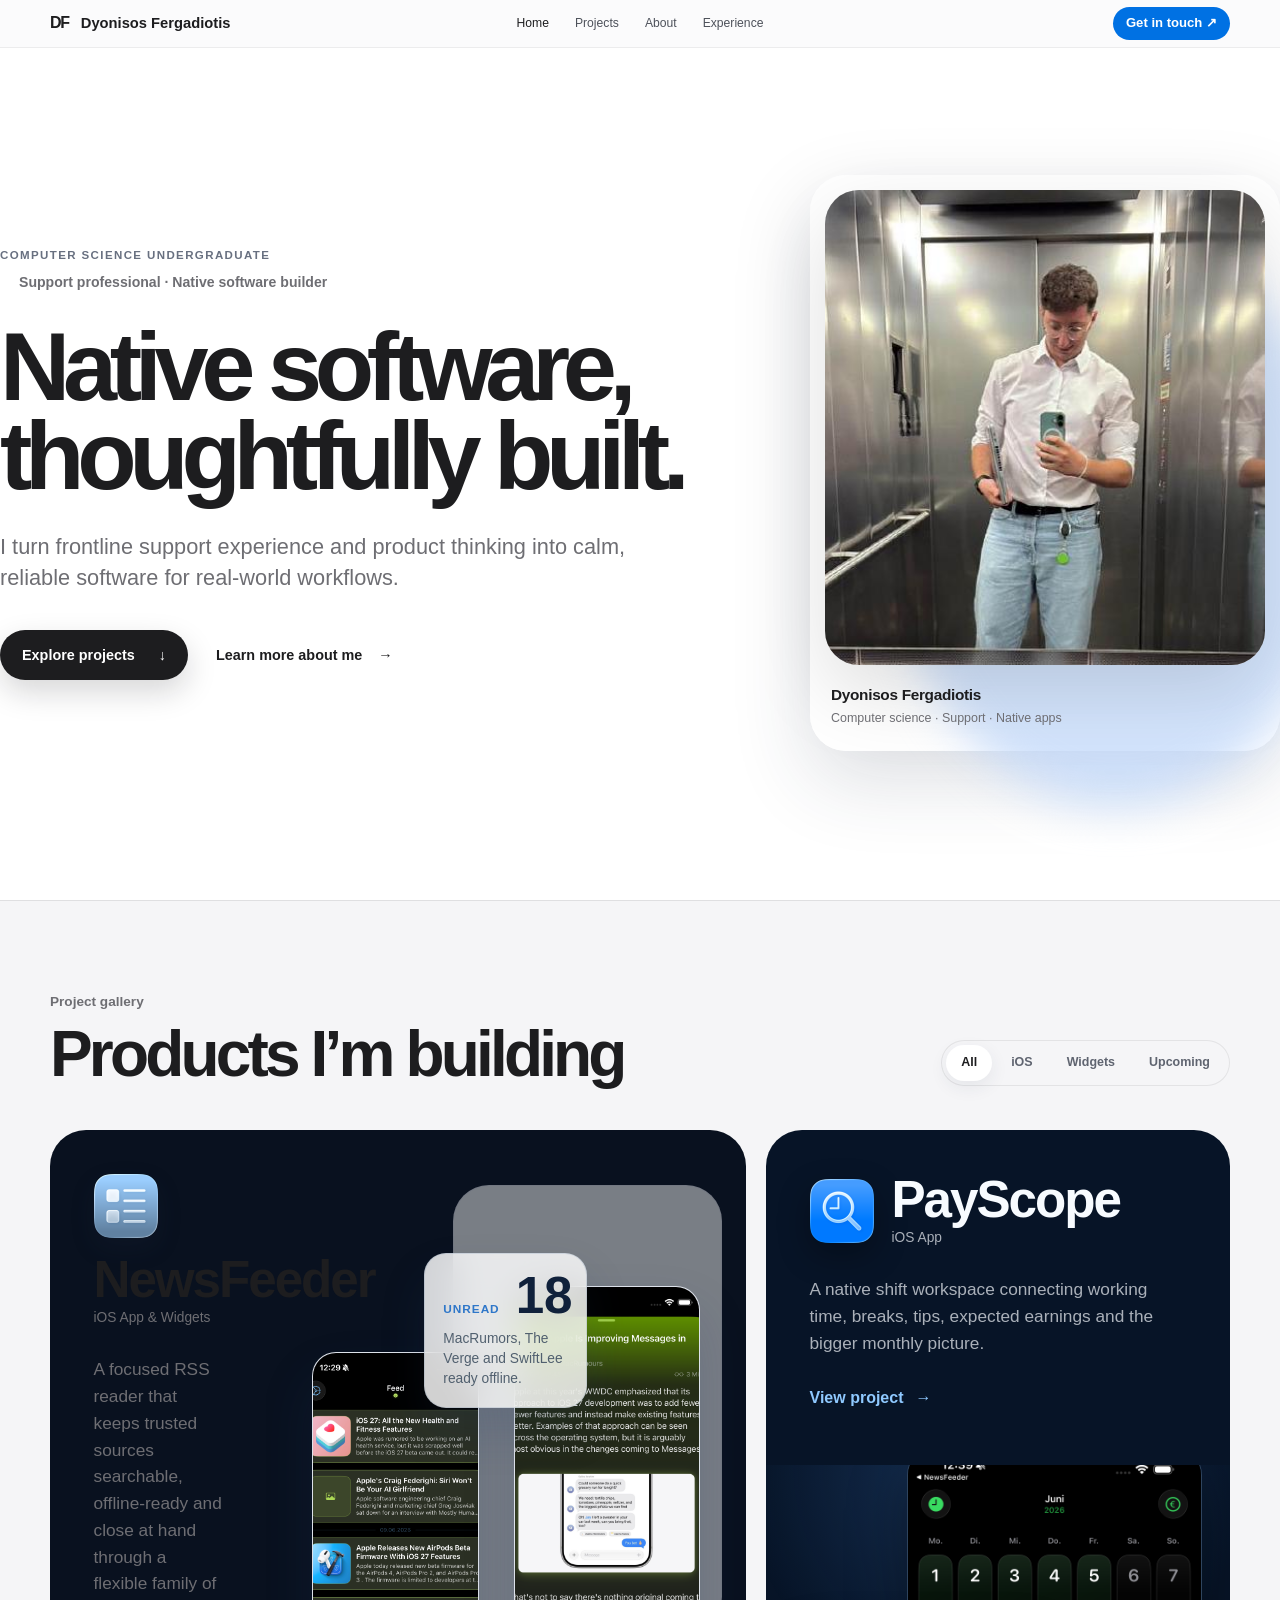
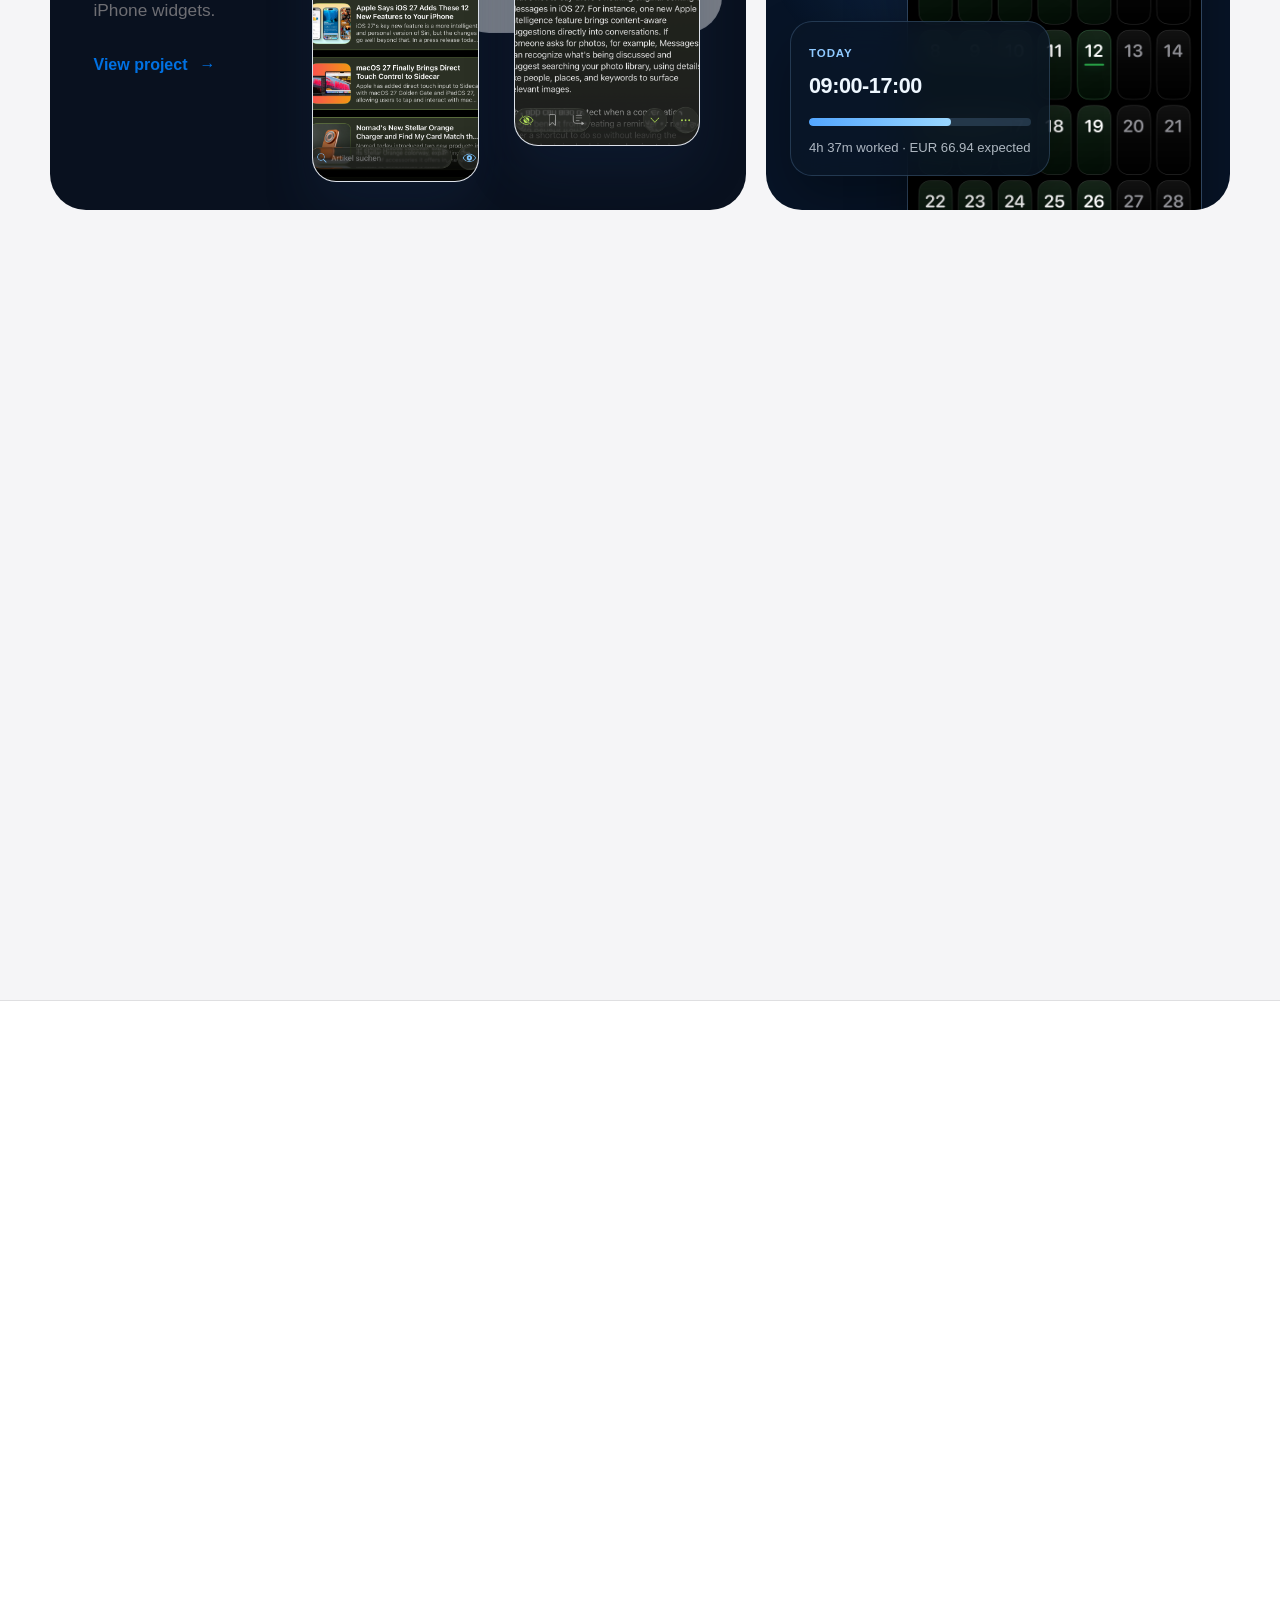
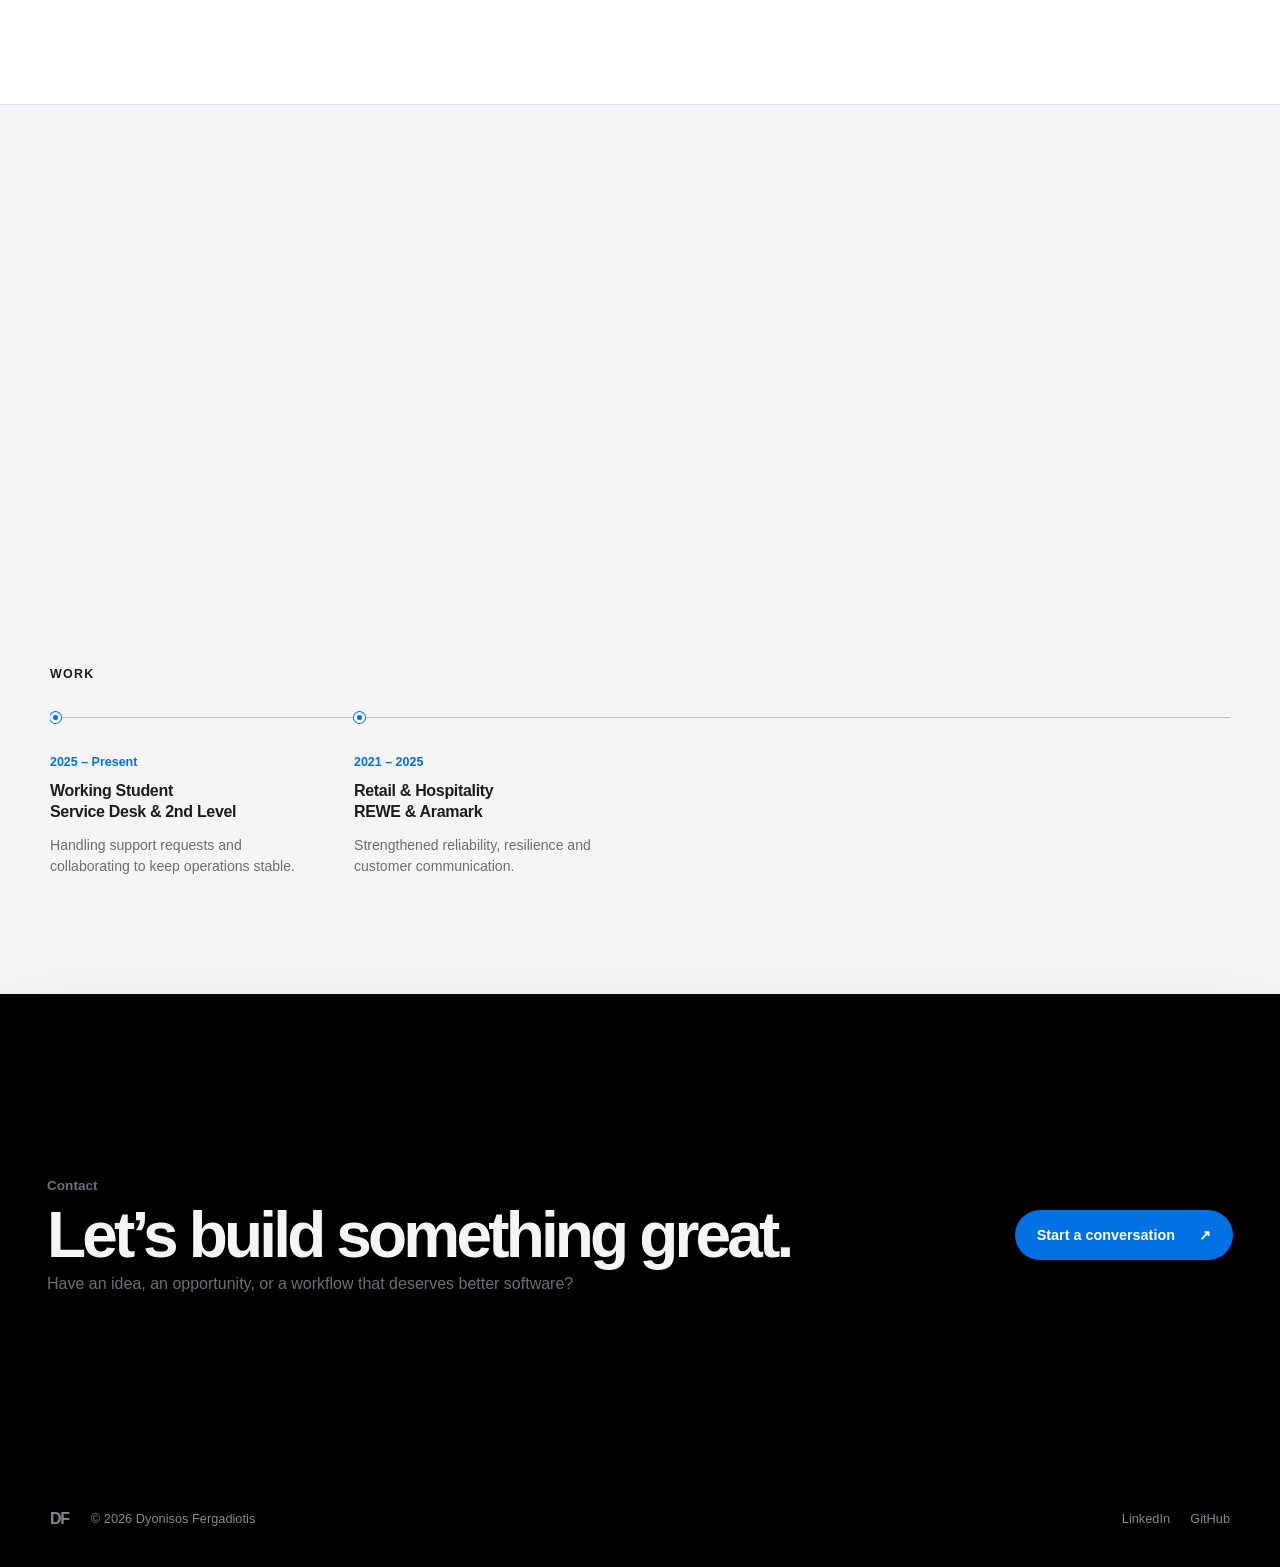
==== commit 2fe64cca: "Redesign portfolio with Apple-inspired product stories" ====
--- a/index.html
+++ b/index.html
@@ -10,8 +10,9 @@
     <meta property="og:url" content="https://dyonisosfergadiotis.de">
     <title>Dyonisos Fergadiotis · Portfolio</title>
 
-    <link rel="stylesheet" href="css/stylesheet.css?v=20260629-calm-gallery">
+    <link rel="stylesheet" href="css/stylesheet.css?v=20260703-mobile-scale">
     <link rel="stylesheet" href="css/motion.css?v=20260629-calm-motion">
+    <link rel="stylesheet" href="css/apple-polish.css?v=20260922-apple-product-story">
     <link rel="apple-touch-icon" sizes="180x180" href="icon/apple-touch-icon.png">
     <link rel="icon" type="image/png" sizes="32x32" href="icon/favicon-32x32.png">
     <link rel="icon" type="image/png" sizes="16x16" href="icon/favicon-16x16.png">
--- a/css/stylesheet.css
+++ b/css/stylesheet.css
@@ -1404,7 +1404,7 @@
     }
 
     section {
-        padding: 76px 0;
+        padding: 68px 0;
     }
 
     .chapter-transition {
@@ -1431,13 +1431,14 @@
     }
 
     .hero {
-        gap: 48px;
-        padding-top: calc(130px + var(--safe-top));
+        gap: 40px;
+        padding-top: calc(116px + var(--safe-top));
     }
 
     .hero h1 {
-        font-size: clamp(2.9rem, 14vw, 4.6rem);
-        line-height: 0.98;
+        font-size: clamp(2.65rem, 10.5vw, 4rem);
+        letter-spacing: -0.025em;
+        line-height: 1.02;
     }
 
     .hero-lead {
@@ -1457,7 +1458,16 @@
     }
 
     .project-filter {
-        max-width: 100%;
+        width: 100%;
+        max-width: 520px;
+        display: grid;
+        grid-template-columns: repeat(4, minmax(0, 1fr));
+        border-radius: 18px;
+    }
+
+    .filter-button {
+        min-width: 0;
+        padding-inline: 10px;
     }
 
     .project-card-featured,
@@ -1470,7 +1480,7 @@
     }
 
     .project-media {
-        min-height: clamp(330px, 58vw, 430px);
+        min-height: clamp(300px, 54vw, 390px);
     }
 
     .project-card-wide {
@@ -1529,11 +1539,11 @@
     }
 
     .project-copy {
-        padding: 30px 24px;
+        padding: 24px 20px;
     }
 
     section {
-        padding: 64px 0;
+        padding: 56px 0;
     }
 
     .chapter-transition {
@@ -1543,7 +1553,9 @@
     }
 
     .hero {
-        padding-top: calc(112px + var(--safe-top));
+        gap: 32px;
+        padding-top: calc(94px + var(--safe-top));
+        padding-bottom: 48px;
     }
 
     .hero-intro {
@@ -1555,27 +1567,46 @@
     }
 
     .hero h1 {
-        margin-bottom: 24px;
-        font-size: clamp(2.65rem, 13.5vw, 3.5rem);
+        margin-bottom: 20px;
+        font-size: clamp(2.35rem, 10.8vw, 3rem);
+    }
+
+    .hero-lead {
+        margin-bottom: 28px;
+        line-height: 1.55;
     }
 
     .hero-actions {
-        align-items: stretch;
-        flex-direction: column;
-        gap: 14px;
+        align-items: center;
+        flex-direction: row;
+        gap: 10px 14px;
     }
 
     .hero-actions .button {
-        width: 100%;
+        width: auto;
+        min-height: 44px;
+        gap: 12px;
+        padding: 10px 16px;
+        font-size: 0.86rem;
     }
 
     .hero-actions .text-link {
         padding: 10px 2px;
+        font-size: 0.86rem;
+    }
+
+    .hero-actions .text-link span {
+        margin-left: 8px;
     }
 
     .hero-visual {
+        width: min(72vw, 276px);
         padding: 10px;
         border-radius: 28px;
+    }
+
+    .hero-visual figcaption {
+        padding: 12px 8px 4px;
     }
 
     .portrait-frame {
@@ -1597,12 +1628,20 @@
         min-height: auto;
     }
 
+    .project-card {
+        border-radius: 24px;
+    }
+
+    .project-filter {
+        grid-template-columns: repeat(2, minmax(0, 1fr));
+    }
+
     .newsfeeder-media {
-        padding: 22px;
+        padding: 18px;
     }
 
     .project-media {
-        min-height: clamp(292px, 86vw, 360px);
+        min-height: clamp(252px, 72vw, 320px);
     }
 
     .project-card-compact {
@@ -1610,8 +1649,8 @@
     }
 
     .payscope-media {
-        min-height: 280px;
-        padding: 18px;
+        min-height: 246px;
+        padding: 16px;
     }
 
     .nf-shot-feed {
@@ -1630,8 +1669,12 @@
     .nf-widget-stack {
         left: 18%;
         top: 8%;
-        width: 58%;
-        padding: 14px;
+        width: 56%;
+        padding: 12px;
+    }
+
+    .nf-widget-stack p {
+        font-size: 0.76rem;
     }
 
     .ps-calendar-shot {
@@ -1644,8 +1687,16 @@
     .ps-shift-snapshot {
         left: 18px;
         bottom: 24px;
-        width: min(76%, 230px);
-        padding: 15px;
+        width: min(74%, 218px);
+        padding: 13px;
+    }
+
+    .ps-shift-snapshot strong {
+        font-size: 1.08rem;
+    }
+
+    .ps-shift-snapshot p {
+        font-size: 0.75rem;
     }
 
     .project-title-row {
@@ -1658,7 +1709,8 @@
     }
 
     .weather-showcase {
-        padding: 24px;
+        min-height: 0;
+        padding: 20px;
     }
 
     .weather-showcase::before {
@@ -1667,7 +1719,7 @@
     }
 
     .weather-forecast {
-        padding: 18px;
+        padding: 16px;
     }
 
     .weather-hours {
@@ -1680,7 +1732,7 @@
     }
 
     .about {
-        gap: 72px;
+        gap: 48px;
     }
 
     .approach-list li {
@@ -1893,27 +1945,31 @@
 
 @media (max-width: 720px) {
     .hero {
-        gap: 48px;
-        padding-top: calc(130px + var(--safe-top));
-        padding-bottom: 82px;
+        gap: 40px;
+        padding-top: calc(116px + var(--safe-top));
+        padding-bottom: 68px;
     }
 
     .hero h1 {
-        font-size: clamp(2.9rem, 14vw, 4.6rem);
-        line-height: 0.98;
+        font-size: clamp(2.65rem, 10.5vw, 4rem);
+        letter-spacing: -0.025em;
+        line-height: 1.02;
     }
 }
 
 @media (max-width: 440px) {
     .hero {
-        padding-top: calc(112px + var(--safe-top));
+        gap: 32px;
+        padding-top: calc(94px + var(--safe-top));
+        padding-bottom: 48px;
     }
 
     .hero h1 {
-        font-size: clamp(2.65rem, 13.5vw, 3.5rem);
+        font-size: clamp(2.35rem, 10.8vw, 3rem);
     }
 
     .hero-visual {
+        width: min(72vw, 276px);
         padding: 10px;
         border-radius: 28px;
     }
@@ -1921,12 +1977,12 @@
 
 @media (max-width: 360px) {
     .hero {
-        gap: 40px;
-        padding-top: calc(102px + var(--safe-top));
+        gap: 32px;
+        padding-top: calc(92px + var(--safe-top));
     }
 
     .hero h1 {
-        font-size: clamp(2.35rem, 13vw, 2.9rem);
+        font-size: clamp(2.12rem, 10.5vw, 2.55rem);
     }
 
     .project-media {
@@ -1941,3 +1997,30 @@
         width: min(82%, 220px);
     }
 }
+
+@media (max-width: 440px) {
+    .hero-visual {
+        width: 100%;
+        max-width: 350px;
+        display: grid;
+        grid-template-columns: minmax(78px, 92px) minmax(0, 1fr);
+        align-items: center;
+        gap: 12px;
+        padding: 8px;
+        border-radius: 22px;
+    }
+
+    .hero-visual::before {
+        inset: 12% -8% -12% 28%;
+        filter: blur(16px);
+    }
+
+    .portrait-frame {
+        aspect-ratio: 1;
+        border-radius: 16px;
+    }
+
+    .hero-visual figcaption {
+        padding: 0 8px 0 0;
+    }
+}
--- a/css/apple-polish.css
+++ b/css/apple-polish.css
@@ -0,0 +1,104 @@
+:root {
+  --background: #f5f5f7;
+  --surface: #fff;
+  --text: #1d1d1f;
+  --secondary: #6e6e73;
+  --line: rgba(0,0,0,.09);
+  --blue: #0071e3;
+  --content-width: 1180px;
+}
+body { background: var(--background); color: var(--text); }
+body::before { display: none; }
+.site-header {
+  top: 0;
+  width: 100%;
+  min-height: calc(48px + var(--safe-top));
+  padding: var(--safe-top) max(22px, calc((100vw - var(--content-width)) / 2)) 0;
+  grid-template-columns: 1fr auto 1fr;
+  transform: translateX(-50%);
+  border-bottom: 1px solid rgba(0,0,0,.06);
+  background: rgba(250,250,252,.82);
+  backdrop-filter: blur(20px) saturate(180%);
+}
+.brand { font-size: .92rem; }
+.brand-mark { font-size: 1rem; letter-spacing: -.08em; }
+.nav-links { padding: 0; gap: 26px; border: 0; border-radius: 0; background: transparent; box-shadow: none; backdrop-filter: none; }
+.nav-links a { padding: 10px 0; border-radius: 0; font-size: .76rem; font-weight: 520; }
+.nav-links a:hover, .nav-links a:focus-visible, .nav-links a.active { background: transparent; }
+.nav-links a.active::after { display: none; }
+.header-cta { padding: 6px 13px; border-radius: 999px; background: var(--blue); box-shadow: none; }
+main, .site-footer { width: 100%; }
+section { padding-inline: max(24px, calc((100vw - var(--content-width)) / 2)); }
+.hero {
+  min-height: min(900px, 100svh);
+  padding-top: clamp(118px, 12vw, 170px);
+  padding-bottom: clamp(80px, 10vw, 130px);
+  align-items: center;
+  gap: clamp(48px, 8vw, 110px);
+  background: #fff;
+}
+.hero h1 { font-size: clamp(4.2rem, 7.6vw, 7rem); line-height: .92; letter-spacing: -.075em; text-wrap: balance; }
+.hero h1 span { color: inherit; }
+.hero-lead { max-width: 650px; color: var(--secondary); font-size: clamp(1.2rem, 1.7vw, 1.45rem); line-height: 1.45; }
+.hero-intro { margin-bottom: 28px; }
+.kicker { color: var(--blue); }
+.kicker span { display: none; }
+.portrait-frame { border-radius: 34px; box-shadow: 0 28px 80px rgba(0,0,0,.13); }
+.hero-visual figcaption { padding-inline: 6px; }
+.button-primary { border-radius: 999px; background: var(--blue); box-shadow: none; }
+.text-link, .project-link { color: var(--blue); }
+.projects { background: #f5f5f7; }
+.section-heading-row { align-items: flex-end; }
+.section-heading-row h2, .about h2, .experience > h2, .contact h2 { font-size: clamp(2.8rem, 5vw, 5rem); line-height: .98; letter-spacing: -.06em; }
+.section-label { color: var(--secondary); font-size: .85rem; text-transform: none; letter-spacing: 0; }
+.section-label span { display: none; }
+.project-filter { border-radius: 999px; }
+.project-card { min-height: 680px; border: 0; border-radius: 36px; box-shadow: none; overflow: hidden; }
+.project-card-featured { background: #09111f; }
+.project-card-payscope { background: #071427; }
+.project-card-wide { background: #f1e9dc; }
+.project-title-row img { width: 64px; height: 64px; border-radius: 15px; }
+.project-copy h3 { font-size: clamp(2.2rem, 4vw, 4rem); line-height: 1; }
+.project-copy > p { max-width: 44ch; font-size: 1.08rem; }
+.project-link { font-size: 1rem; }
+.about { background: #fff; }
+.experience { background: #f5f5f7; }
+.contact { margin: 0; padding-block: clamp(110px, 14vw, 190px); border-radius: 0; color: #f5f5f7; background: #000; }
+.site-footer { padding: 28px max(24px, calc((100vw - var(--content-width)) / 2)) 34px; background: #000; color: #86868b; }
+.chapter-transition { display: none !important; }
+@media (max-width: 860px) {
+  .site-header { padding-inline: 16px; grid-template-columns: 1fr auto auto; }
+  .nav-links { top: 100%; width: 100%; padding: 10px 16px 18px; gap: 0; border-bottom: 1px solid var(--line); background: rgba(250,250,252,.97); visibility: hidden; }
+  .nav-links.open { visibility: visible; }
+  .site-header { border-radius: 0; }
+  .nav-toggle { width: 44px; height: 44px; }
+  .nav-links a { min-height: 44px; }
+  .hero { min-height: auto; padding-top: 110px; }
+  .hero h1 { font-size: clamp(3.3rem, 13.5vw, 5.1rem); }
+  .project-card { min-height: 600px; border-radius: 28px; }
+}
+@media (max-width: 560px) {
+  section { padding: 48px max(18px, env(safe-area-inset-left)) 48px max(18px, env(safe-area-inset-right)); }
+  .hero { padding: calc(80px + var(--safe-top)) 18px 36px; gap: 28px; }
+  .hero h1 { font-size: 2.5rem; line-height: 1.06; letter-spacing: 0; overflow-wrap: anywhere; }
+  .hero-lead { font-size: 1rem; line-height: 1.55; }
+  .hero-intro { margin-bottom: 20px; }
+  .section-heading-row h2, .about h2, .experience > h2, .contact h2 { font-size: 2rem; line-height: 1.12; letter-spacing: 0; }
+  .section-heading-row { align-items: stretch; gap: 24px; }
+  .project-card { min-height: 0; border-radius: 8px; }
+  .project-copy h3 { font-size: 1.75rem; letter-spacing: 0; }
+  .project-title-row img { width: 48px; height: 48px; border-radius: 12px; }
+  .project-copy > p { font-size: 1rem; }
+  .project-filter { border-radius: 8px; }
+  .filter-button, .text-link, .project-link { min-height: 44px; }
+  .text-link, .project-link { display: inline-flex; align-items: center; }
+  .hero-copy, .project-copy, .project-title-row > div { min-width: 0; }
+  .contact { padding: 56px 18px; }
+  .site-footer { padding-inline: 18px; }
+}
+
+@media (max-width: 360px) {
+  .hero h1 { font-size: 2.125rem; }
+  .hero-lead { margin-bottom: 20px; }
+  .hero-intro { margin-bottom: 16px; }
+}
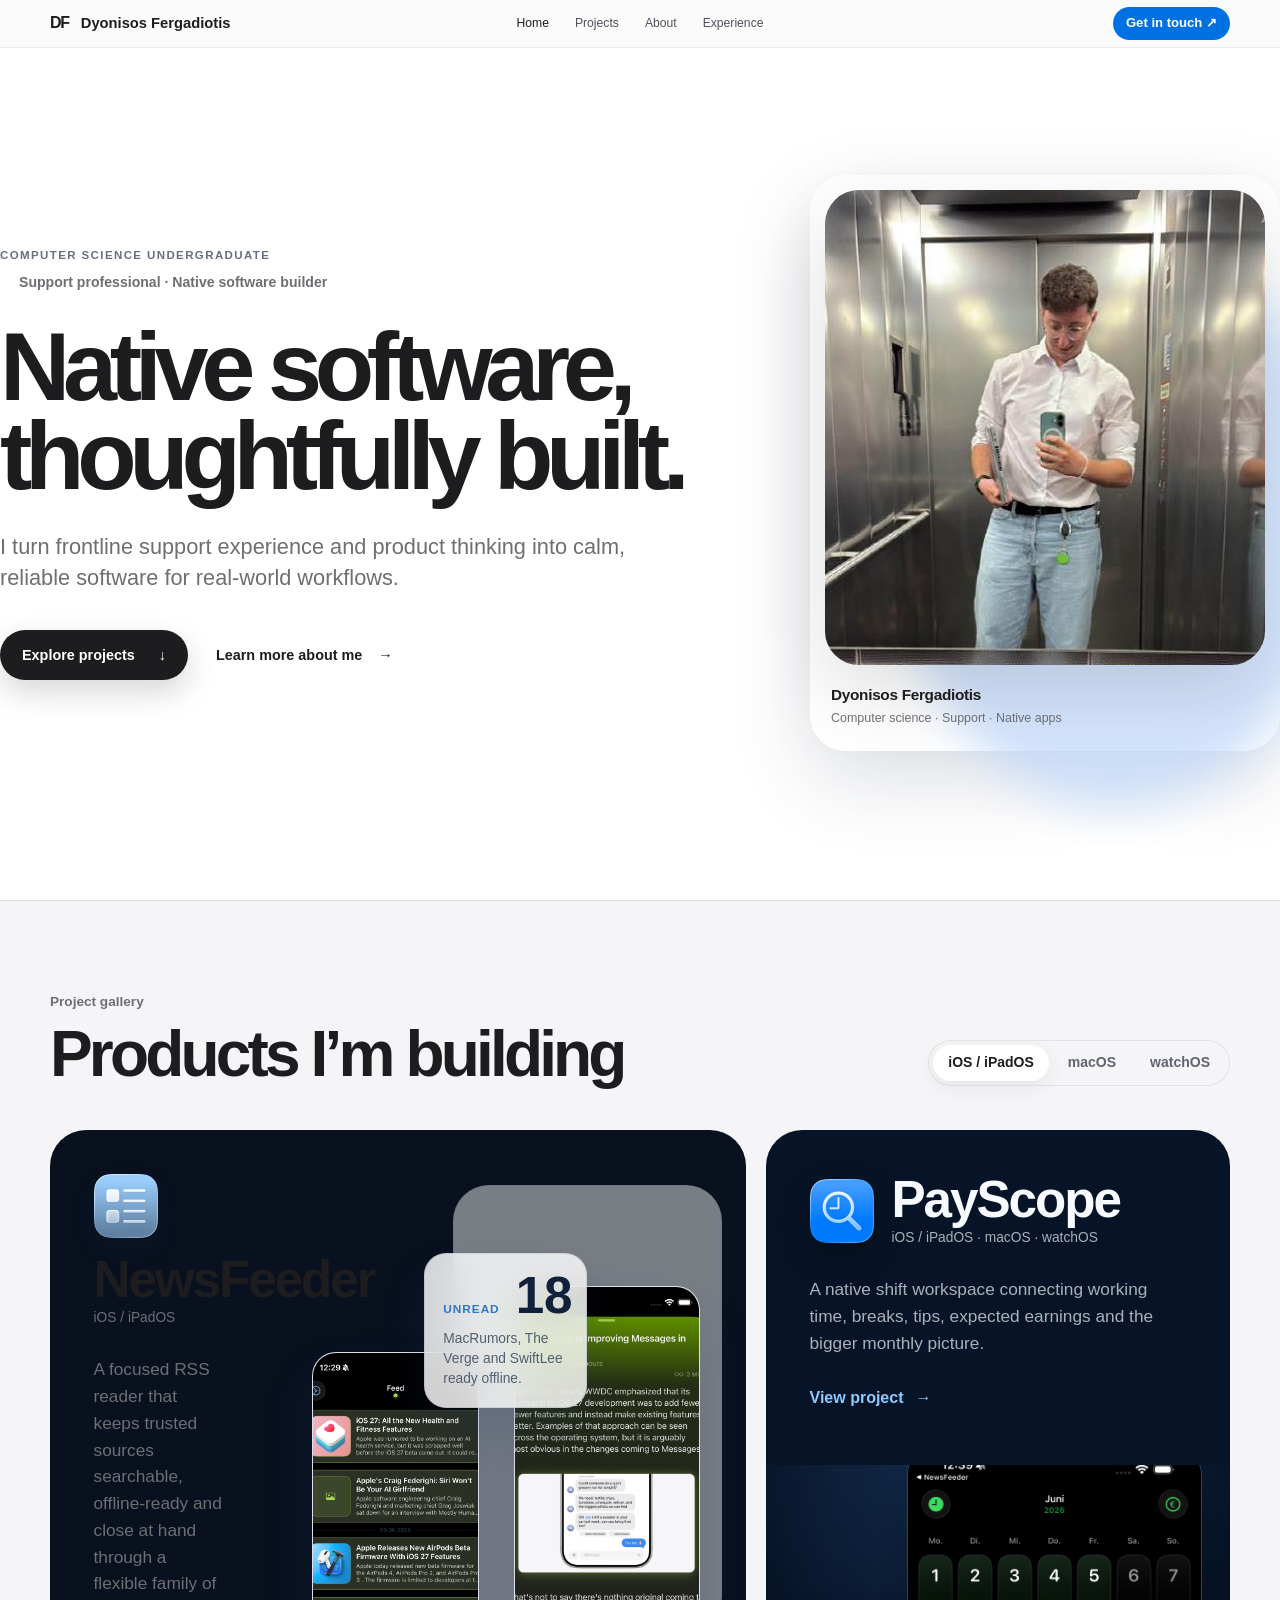
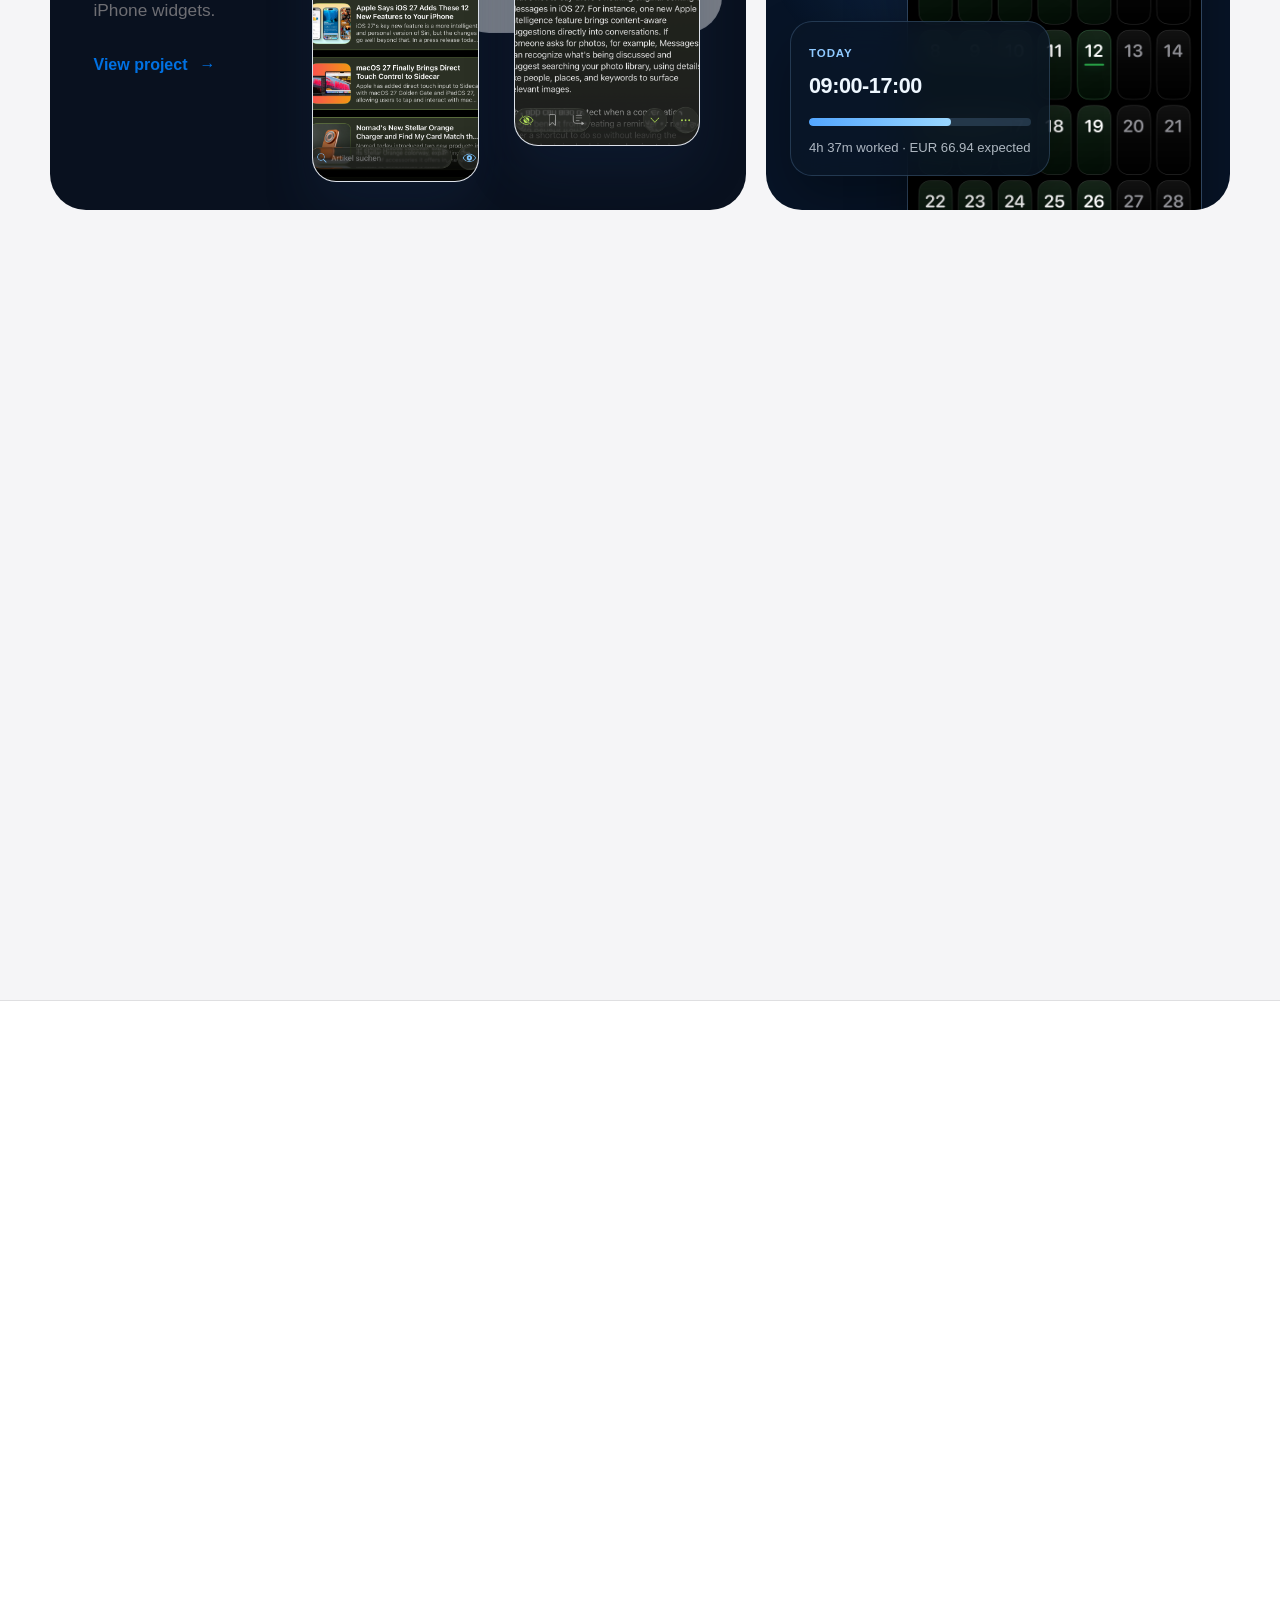
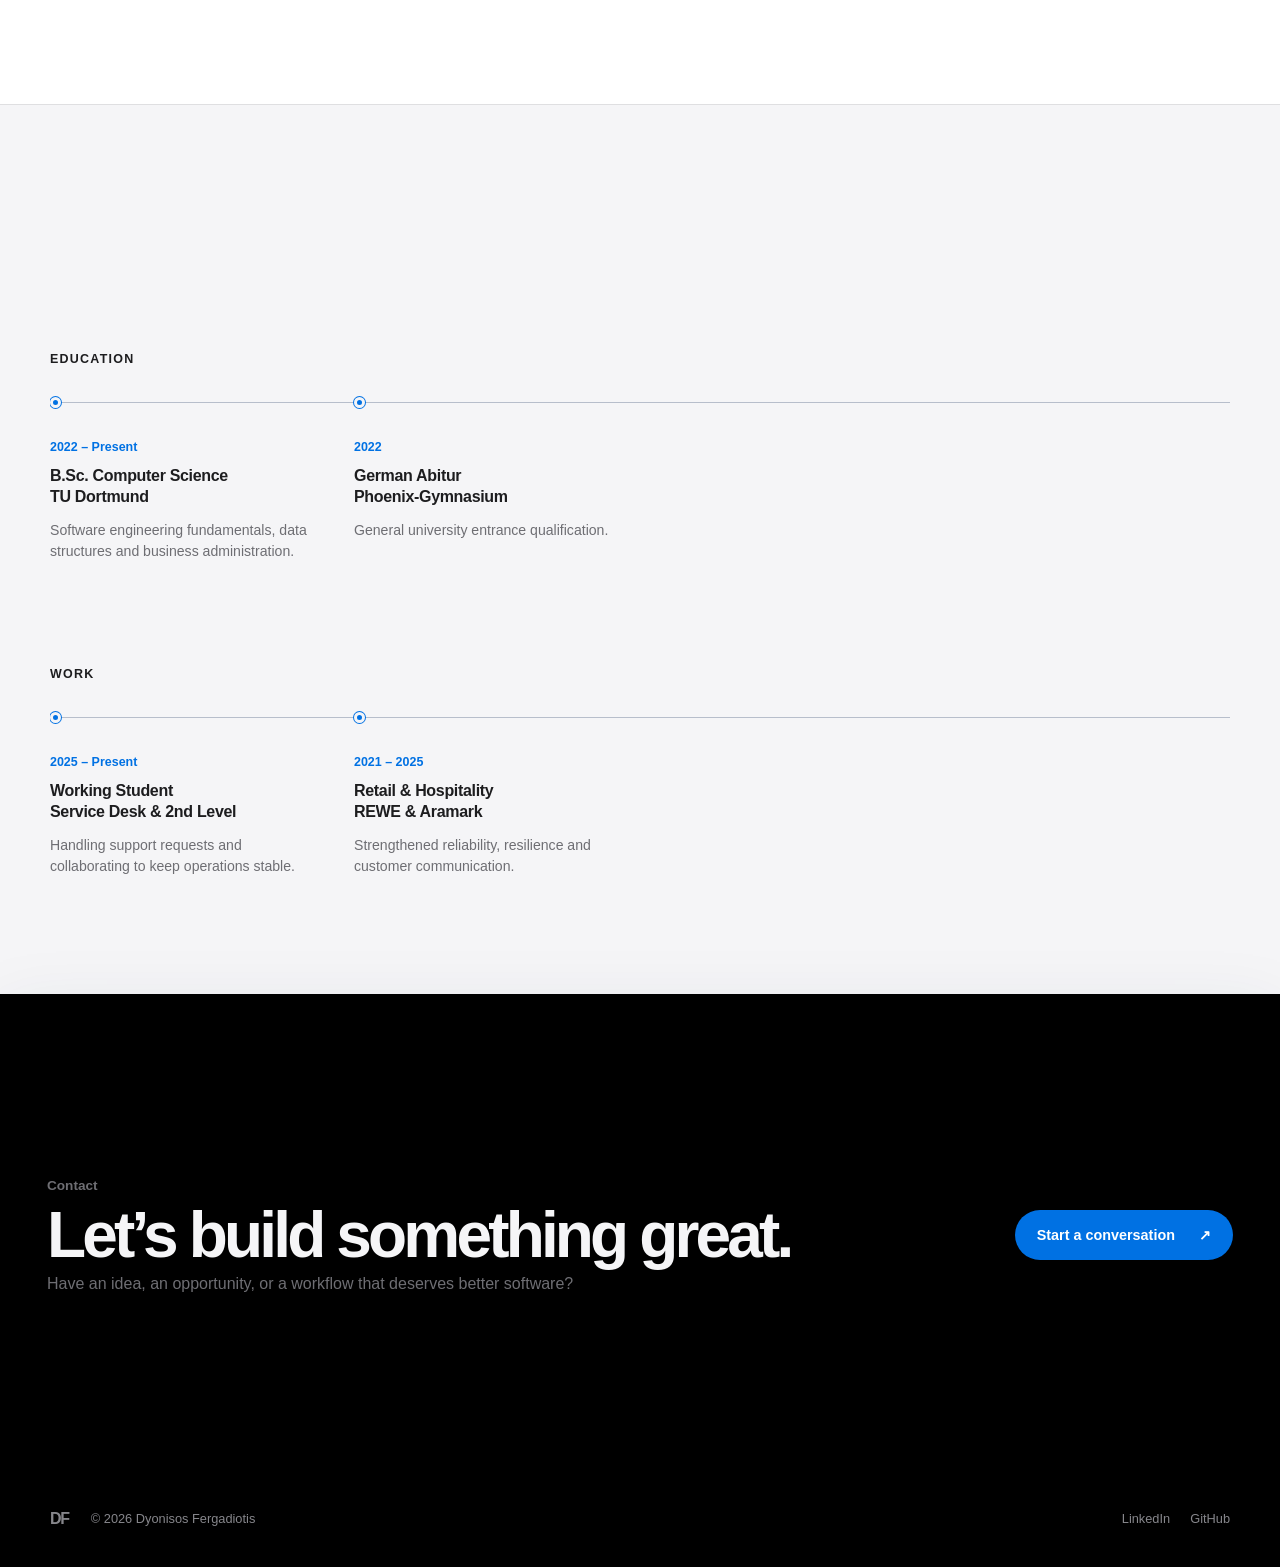
==== commit 5a707356: "Simplify project filters to Apple platforms" ====
--- a/index.html
+++ b/index.html
@@ -86,21 +86,20 @@
                     <h2>Products I’m building</h2>
                 </div>
                 <div class="project-filter" role="group" aria-label="Filter projects">
-                    <button class="filter-button active" type="button" data-filter="all" aria-pressed="true">All</button>
-                    <button class="filter-button" type="button" data-filter="ios" aria-pressed="false">iOS</button>
-                    <button class="filter-button" type="button" data-filter="widgets" aria-pressed="false">Widgets</button>
-                    <button class="filter-button" type="button" data-filter="upcoming" aria-pressed="false">Upcoming</button>
+                    <button class="filter-button active" type="button" data-filter="ios-ipados" aria-pressed="true">iOS / iPadOS</button>
+                    <button class="filter-button" type="button" data-filter="macos" aria-pressed="false">macOS</button>
+                    <button class="filter-button" type="button" data-filter="watchos" aria-pressed="false">watchOS</button>
                 </div>
             </div>
 
             <div class="project-gallery">
-                <article class="project-card project-card-featured" data-categories="ios widgets">
+                <article class="project-card project-card-featured" data-categories="ios-ipados">
                     <div class="project-copy">
                         <div class="project-title-row">
                             <img src="AppIcons/NewsFeeder-current.png" alt="" width="72" height="72">
                             <div>
                                 <h3>NewsFeeder</h3>
-                                <p>iOS App &amp; Widgets</p>
+                                <p>iOS / iPadOS</p>
                             </div>
                         </div>
                         <p>A focused RSS reader that keeps trusted sources searchable, offline-ready and close at hand
@@ -126,13 +125,13 @@
                     </div>
                 </article>
 
-                <article class="project-card project-card-compact project-card-payscope" data-categories="ios">
+                <article class="project-card project-card-compact project-card-payscope" data-categories="ios-ipados macos watchos">
                     <div class="project-copy">
                         <div class="project-title-row">
                             <img src="AppIcons/PayScope-current.png" alt="" width="72" height="72">
                             <div>
                                 <h3>PayScope</h3>
-                                <p>iOS App</p>
+                                <p>iOS / iPadOS · macOS · watchOS</p>
                             </div>
                         </div>
                         <p>A native shift workspace connecting working time, breaks, tips, expected earnings and the
@@ -152,13 +151,13 @@
                     </div>
                 </article>
 
-                <article class="project-card project-card-wide" data-categories="ios widgets upcoming">
+                <article class="project-card project-card-wide" data-categories="ios-ipados">
                     <div class="project-copy">
                         <div class="project-title-row">
                             <img src="AppIcons/Wetterblatt-current.png" alt="" width="72" height="72">
                             <div>
                                 <h3>Wetterblatt</h3>
-                                <p>iOS App &amp; Widgets · Upcoming</p>
+                                <p>iOS / iPadOS</p>
                             </div>
                         </div>
                         <p>A privacy-friendly weather journal with understandable, timely forecasts that remain useful
--- a/css/apple-polish.css
+++ b/css/apple-polish.css
@@ -53,6 +53,7 @@
 .section-label { color: var(--secondary); font-size: .85rem; text-transform: none; letter-spacing: 0; }
 .section-label span { display: none; }
 .project-filter { border-radius: 999px; }
+.filter-button { font-size: .875rem; }
 .project-card { min-height: 680px; border: 0; border-radius: 36px; box-shadow: none; overflow: hidden; }
 .project-card-featured { background: #09111f; }
 .project-card-payscope { background: #071427; }
@@ -76,6 +77,7 @@
   .hero { min-height: auto; padding-top: 110px; }
   .hero h1 { font-size: clamp(3.3rem, 13.5vw, 5.1rem); }
   .project-card { min-height: 600px; border-radius: 28px; }
+  .project-filter { grid-template-columns: repeat(3, minmax(0, 1fr)); }
 }
 @media (max-width: 560px) {
   section { padding: 48px max(18px, env(safe-area-inset-left)) 48px max(18px, env(safe-area-inset-right)); }
@@ -89,7 +91,7 @@
   .project-copy h3 { font-size: 1.75rem; letter-spacing: 0; }
   .project-title-row img { width: 48px; height: 48px; border-radius: 12px; }
   .project-copy > p { font-size: 1rem; }
-  .project-filter { border-radius: 8px; }
+  .project-filter { grid-template-columns: repeat(3, minmax(0, 1fr)); border-radius: 8px; }
   .filter-button, .text-link, .project-link { min-height: 44px; }
   .text-link, .project-link { display: inline-flex; align-items: center; }
   .hero-copy, .project-copy, .project-title-row > div { min-width: 0; }
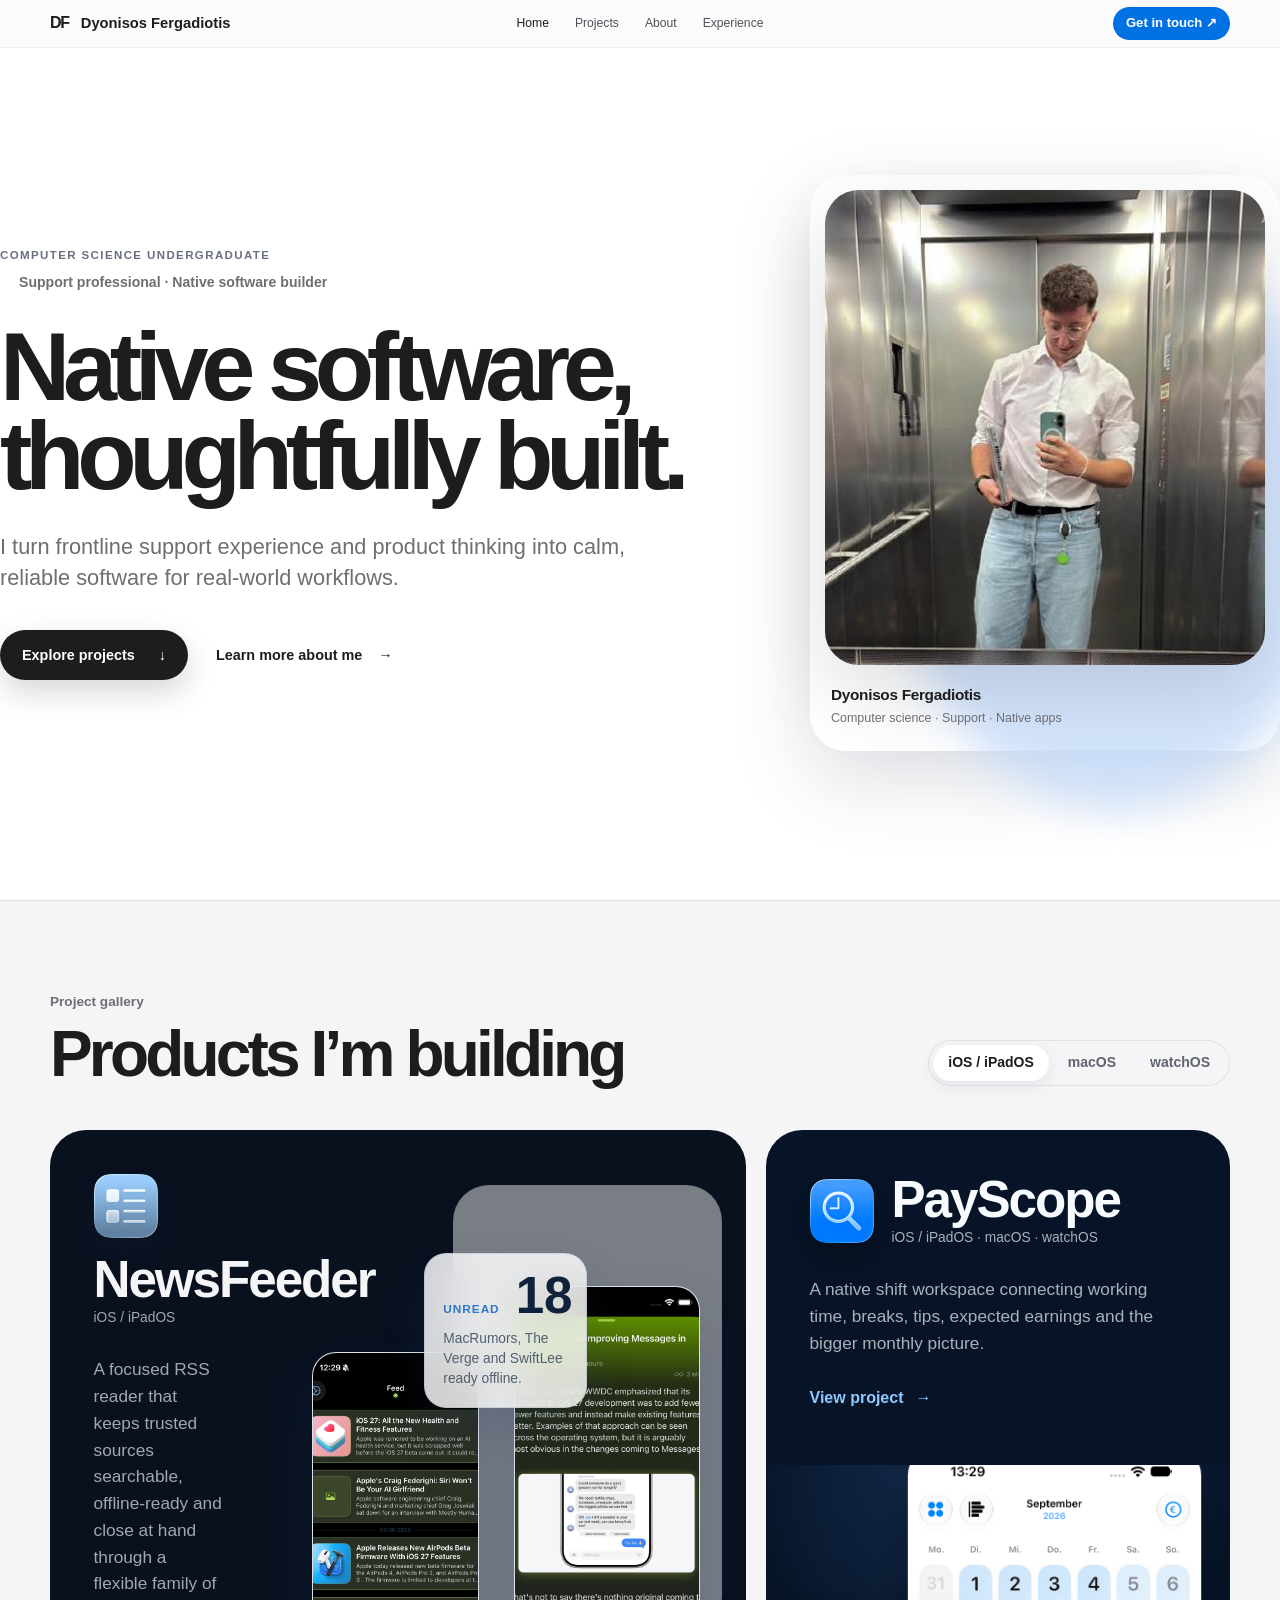
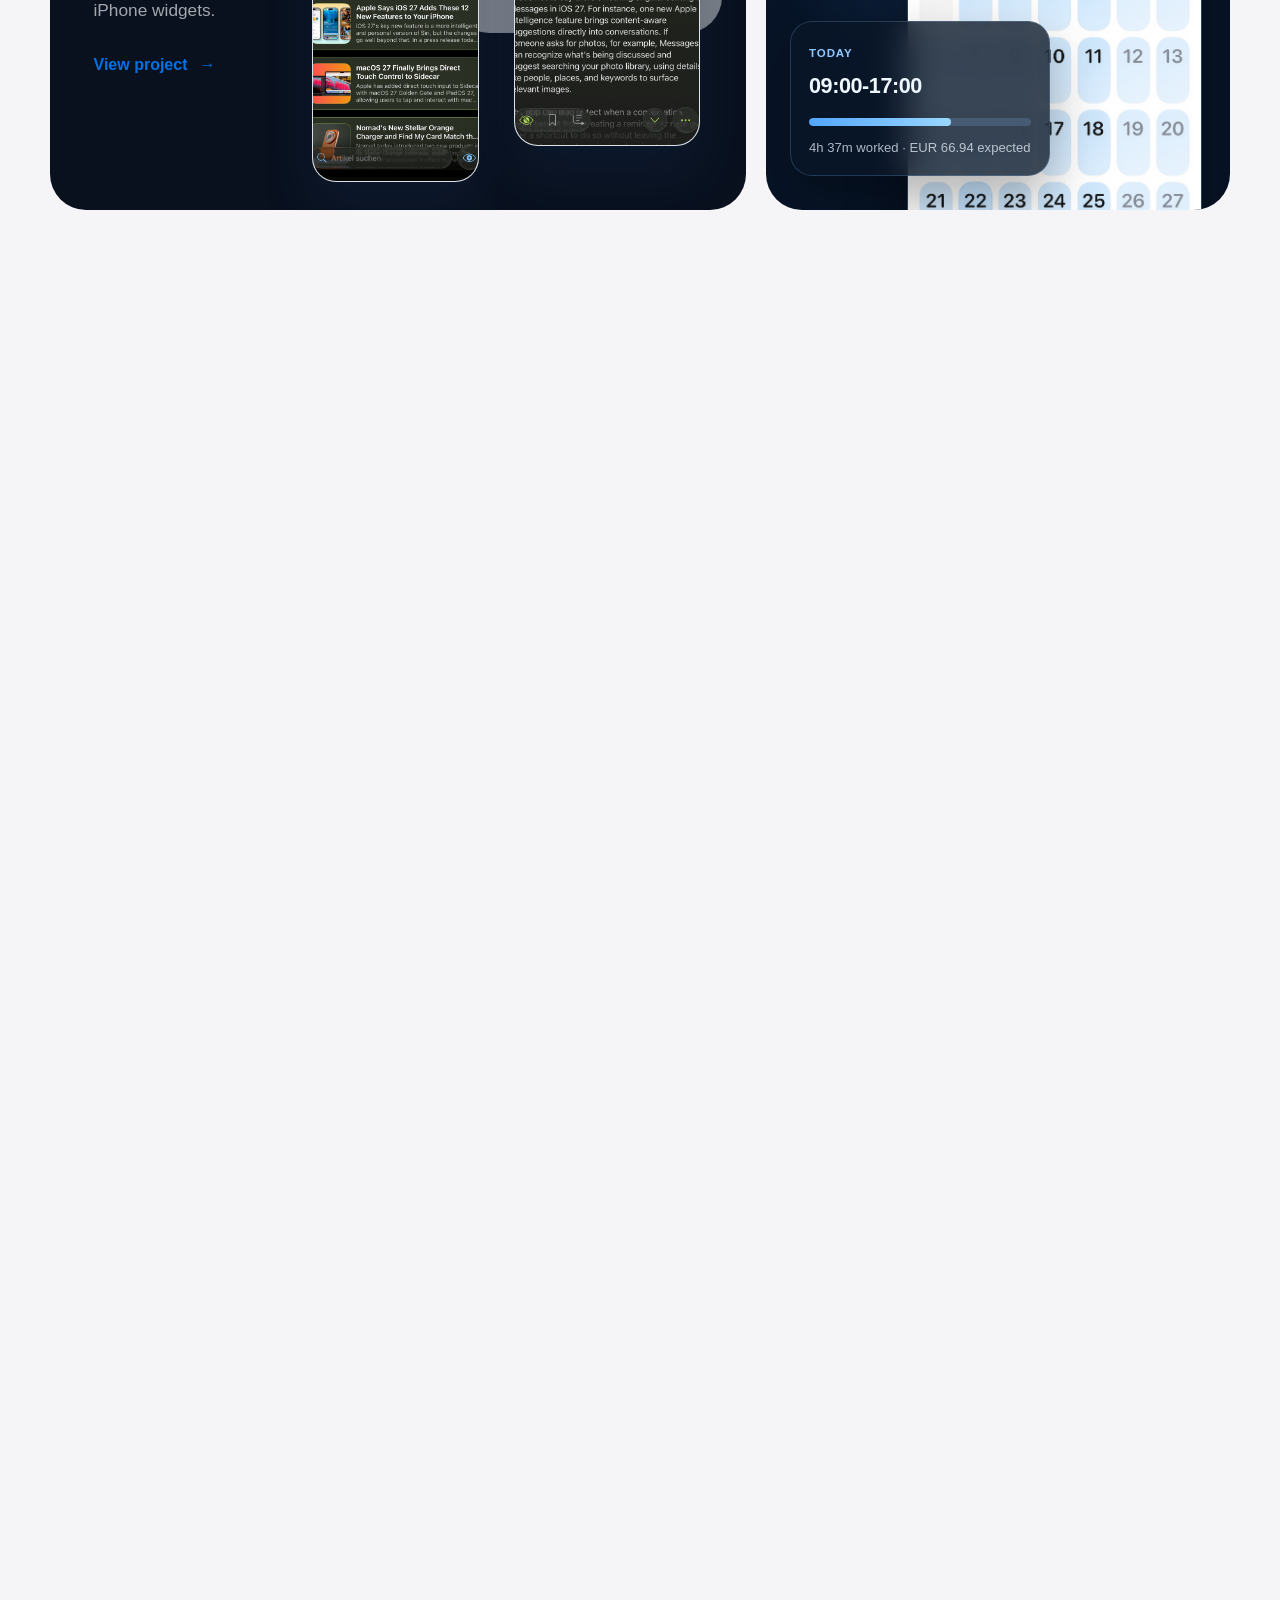
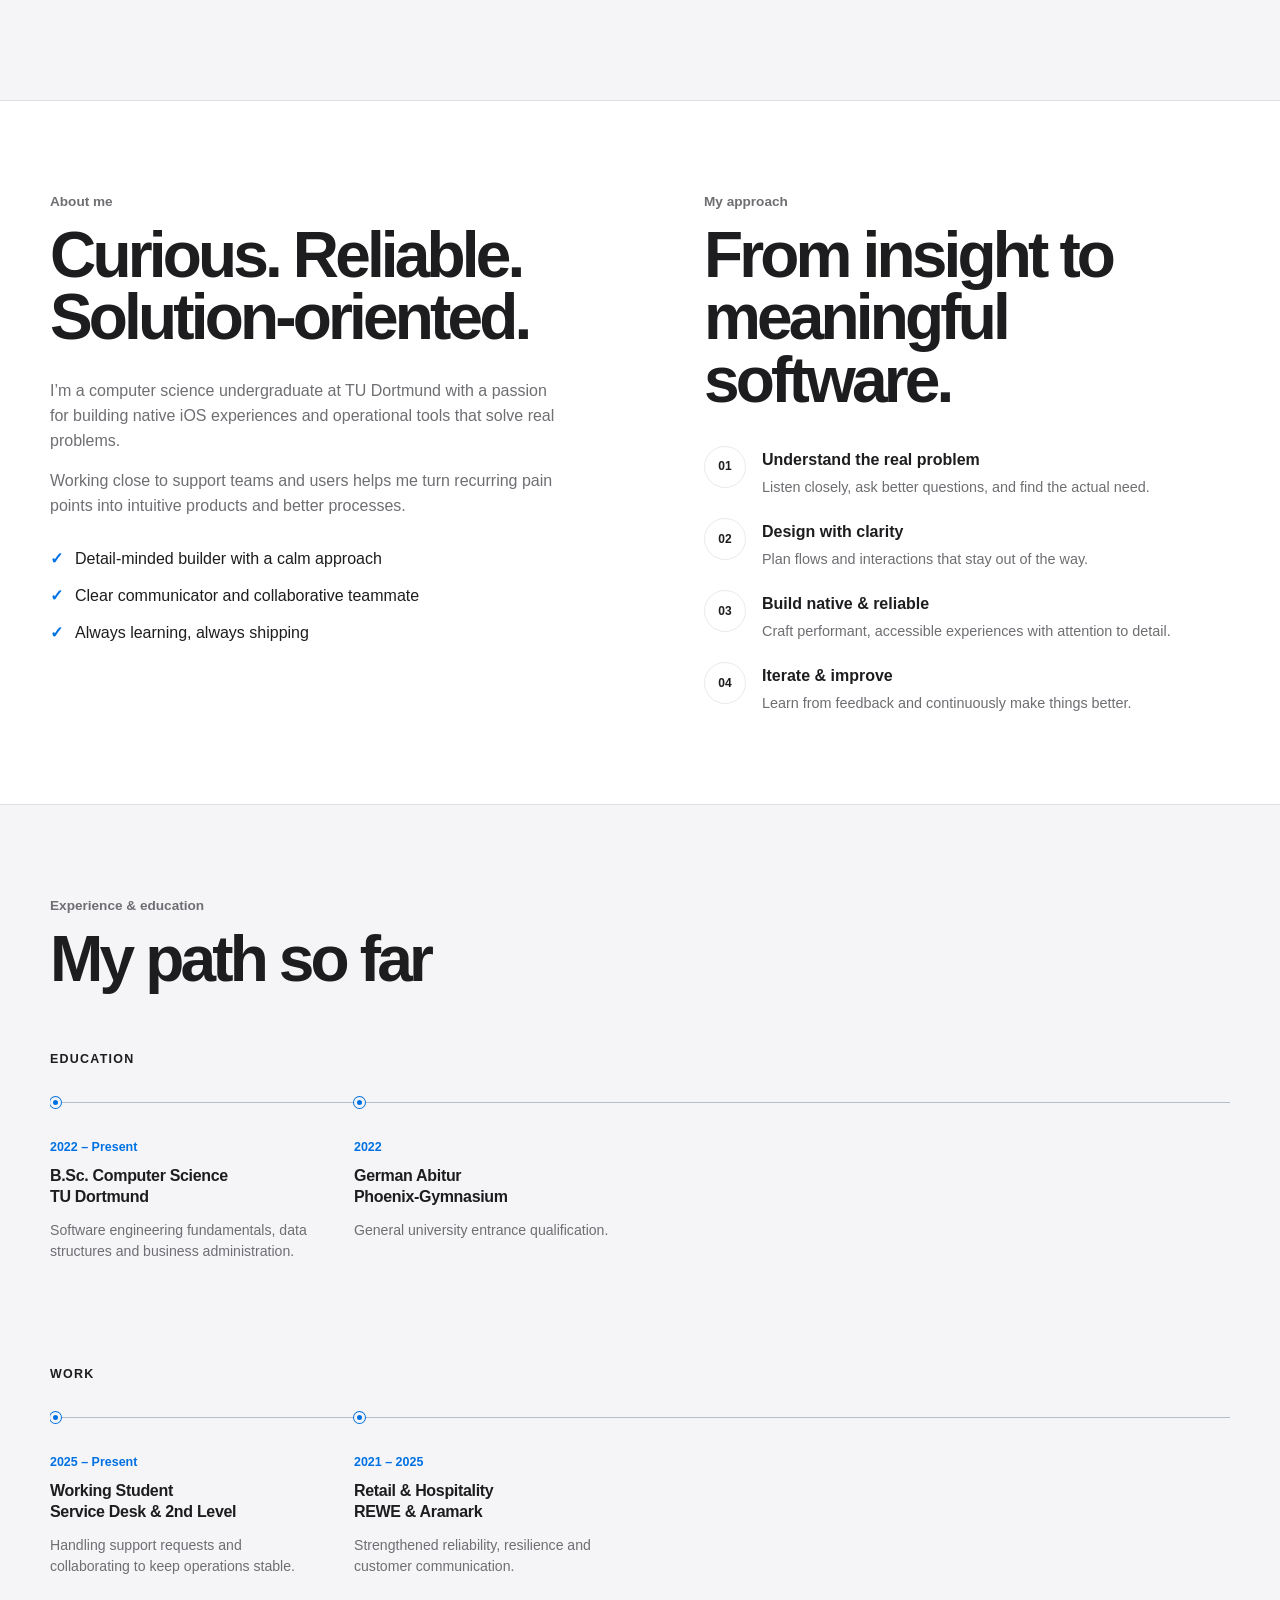
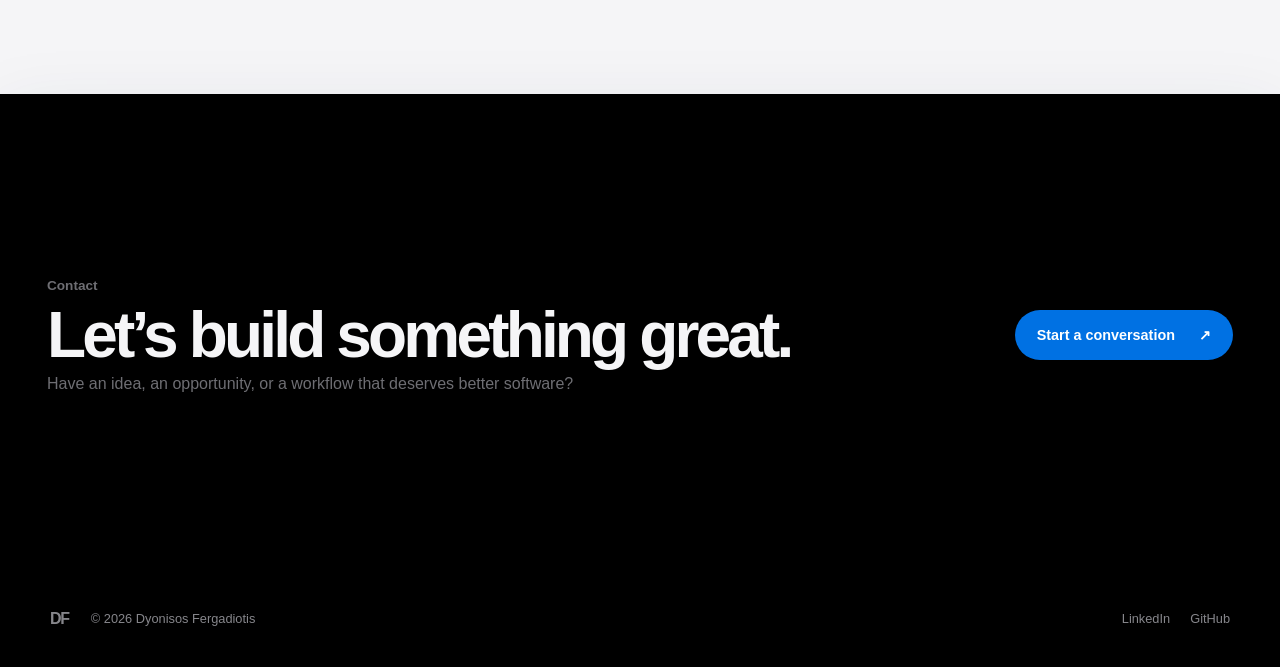
==== commit 549fe123: "Add current app screenshots and TrackSaver story" ====
--- a/index.html
+++ b/index.html
@@ -140,13 +140,38 @@
                     </div>
                     <div class="project-media payscope-media">
                         <figure class="ps-calendar-shot" aria-hidden="true">
-                            <img src="projects/PS/AppViews/Calendar.png" alt="">
+                            <img src="projects/PS/AppViews/Calendar-2026.png" alt="">
                         </figure>
                         <div class="ps-shift-snapshot" aria-hidden="true">
                             <span>Today</span>
                             <strong>09:00-17:00</strong>
                             <div><i style="width: 64%"></i></div>
                             <p>4h 37m worked · EUR 66.94 expected</p>
+                        </div>
+                    </div>
+                </article>
+
+                <article class="project-card project-card-wide project-card-tracksaver" data-categories="ios-ipados macos watchos">
+                    <div class="project-copy">
+                        <div class="project-title-row">
+                            <img src="AppIcons/TrackSaver-current.png" alt="" width="72" height="72">
+                            <div>
+                                <h3>TrackSaver</h3>
+                                <p>iOS / iPadOS · macOS · watchOS</p>
+                            </div>
+                        </div>
+                        <p>Save the song that is playing to the right Spotify playlist, then keep a dependable history
+                            in sync across Apple devices.</p>
+                        <a class="project-link project-link-green" href="projects/TS/TrackSaver.html">View project <span aria-hidden="true">→</span></a>
+                    </div>
+                    <div class="project-media tracksaver-media">
+                        <figure class="ts-connect-shot" aria-hidden="true">
+                            <img src="projects/TS/AppViews/Connect-2026.png" alt="">
+                        </figure>
+                        <div class="ts-save-card" aria-hidden="true">
+                            <span>Now playing</span>
+                            <strong>One tap. Right playlist.</strong>
+                            <p>iCloud keeps the save history available across devices.</p>
                         </div>
                     </div>
                 </article>
--- a/css/stylesheet.css
+++ b/css/stylesheet.css
@@ -787,6 +787,80 @@
     background: radial-gradient(circle at 50% 0%, rgba(78, 155, 255, 0.24), transparent 62%);
 }
 
+.project-card-tracksaver {
+    color: #f5f5f7;
+    background: #07100a;
+    border-color: rgba(32, 202, 97, 0.12);
+}
+
+.project-card-tracksaver .project-copy > p,
+.project-card-tracksaver .project-title-row p {
+    color: rgba(245, 245, 247, 0.66);
+}
+
+.tracksaver-media {
+    min-height: 480px;
+    background: radial-gradient(circle at 55% 36%, rgba(32, 202, 97, 0.22), transparent 58%);
+}
+
+.ts-connect-shot {
+    position: absolute;
+    right: clamp(30px, 7vw, 90px);
+    bottom: -90px;
+    width: min(44%, 300px);
+    height: 520px;
+    margin: 0;
+    overflow: hidden;
+    border: 1px solid rgba(255, 255, 255, 0.14);
+    border-radius: 36px;
+    background: #070707;
+    box-shadow: 0 34px 70px rgba(0, 0, 0, 0.52);
+    transform: rotate(2deg);
+}
+
+.ts-connect-shot img {
+    width: 100%;
+    height: calc(100% + 38px);
+    object-fit: cover;
+    object-position: top;
+    transform: translateY(-38px);
+}
+
+.ts-save-card {
+    position: absolute;
+    left: clamp(24px, 4vw, 60px);
+    top: 33%;
+    z-index: 2;
+    width: min(52%, 330px);
+    padding: 24px;
+    border: 1px solid rgba(32, 202, 97, 0.22);
+    border-radius: 26px;
+    background: rgba(9, 21, 13, 0.82);
+    box-shadow: 0 28px 60px rgba(0, 0, 0, 0.38);
+    backdrop-filter: blur(20px) saturate(145%);
+}
+
+.ts-save-card span {
+    color: #20ca61;
+    font-size: 0.72rem;
+    font-weight: 760;
+    letter-spacing: 0.08em;
+    text-transform: uppercase;
+}
+
+.ts-save-card strong {
+    display: block;
+    margin: 8px 0 12px;
+    font-size: clamp(1.5rem, 3vw, 2.7rem);
+    line-height: 1.02;
+}
+
+.ts-save-card p {
+    margin: 0;
+    color: rgba(245, 245, 247, 0.65);
+    line-height: 1.5;
+}
+
 .ps-calendar-shot {
     position: absolute;
     right: 28px;
--- a/css/apple-polish.css
+++ b/css/apple-polish.css
@@ -55,9 +55,12 @@
 .project-filter { border-radius: 999px; }
 .filter-button { font-size: .875rem; }
 .project-card { min-height: 680px; border: 0; border-radius: 36px; box-shadow: none; overflow: hidden; }
-.project-card-featured { background: #09111f; }
+.project-card-featured { color: #f5f5f7; background: #09111f; }
+.project-card-featured .project-copy > p,
+.project-card-featured .project-title-row p { color: rgba(245,245,247,.66); }
 .project-card-payscope { background: #071427; }
 .project-card-wide { background: #f1e9dc; }
+.project-card-tracksaver { background: #07100a; }
 .project-title-row img { width: 64px; height: 64px; border-radius: 15px; }
 .project-copy h3 { font-size: clamp(2.2rem, 4vw, 4rem); line-height: 1; }
 .project-copy > p { max-width: 44ch; font-size: 1.08rem; }
